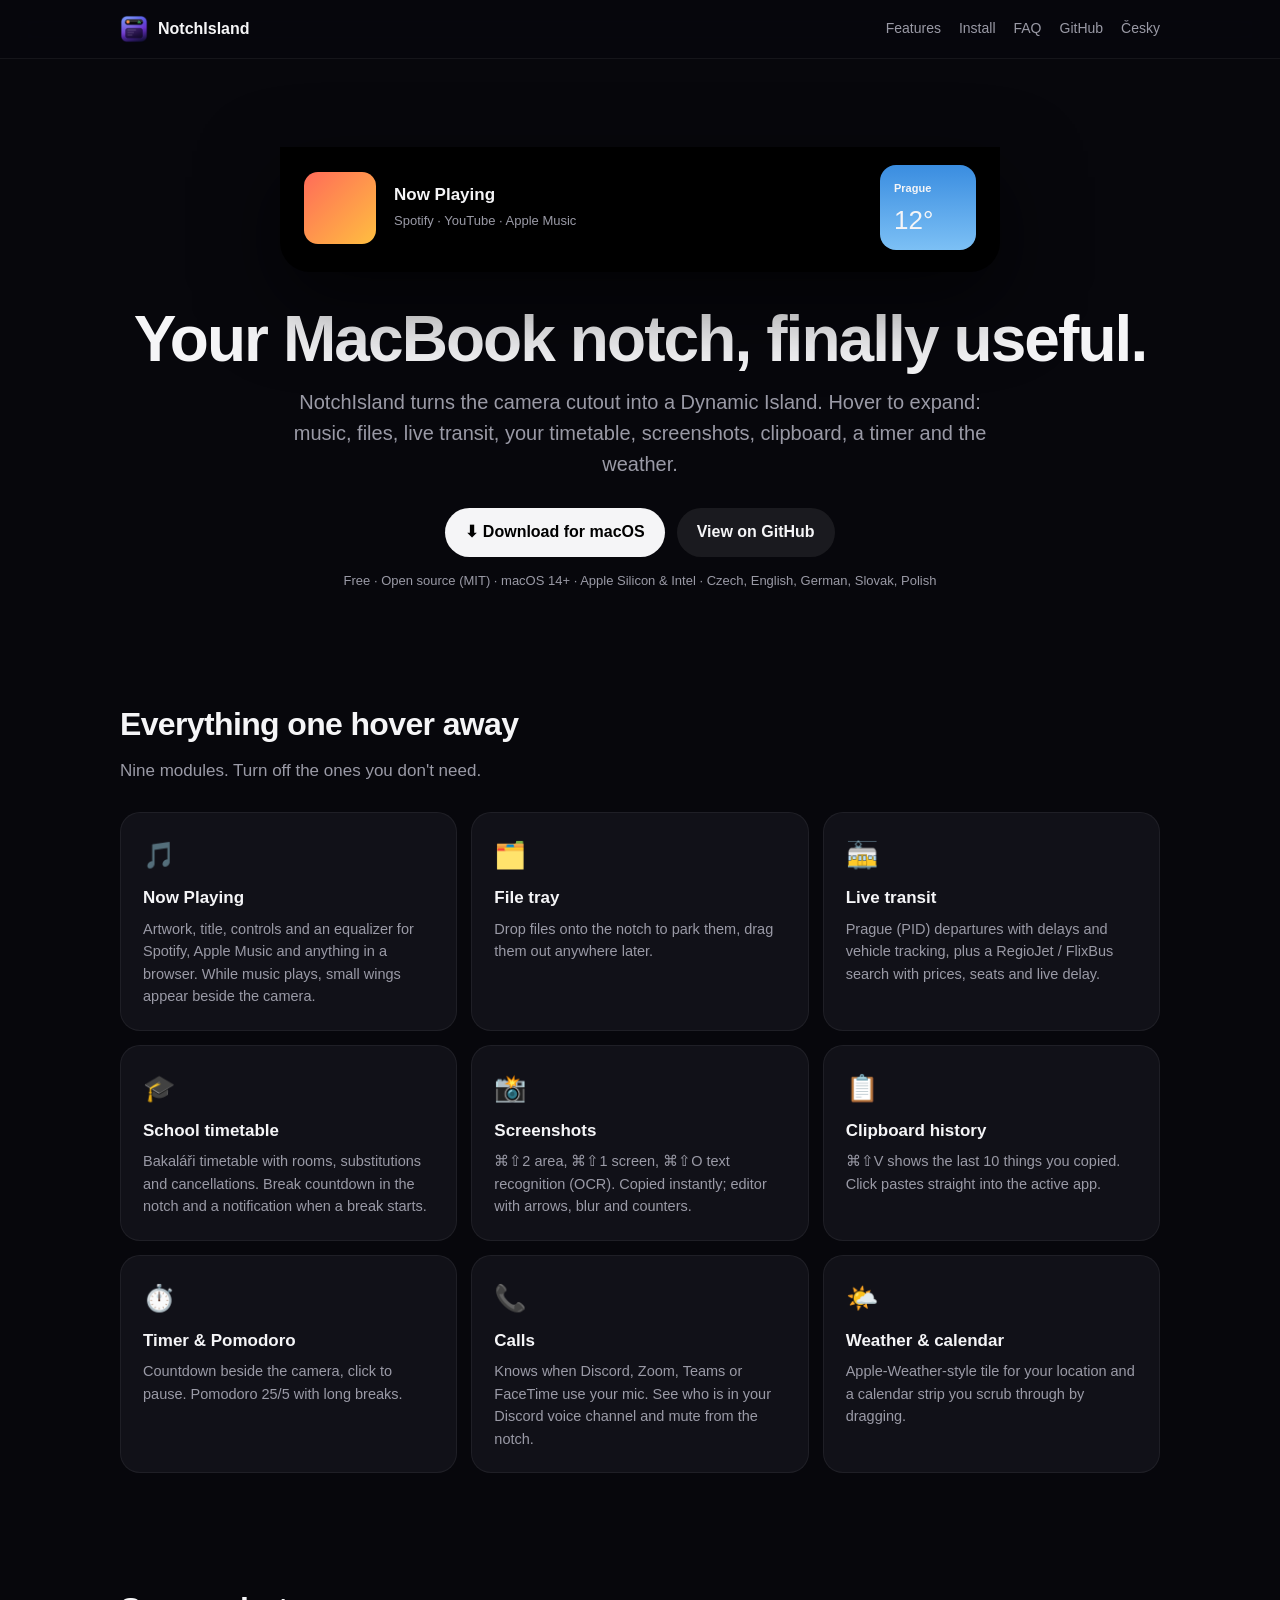
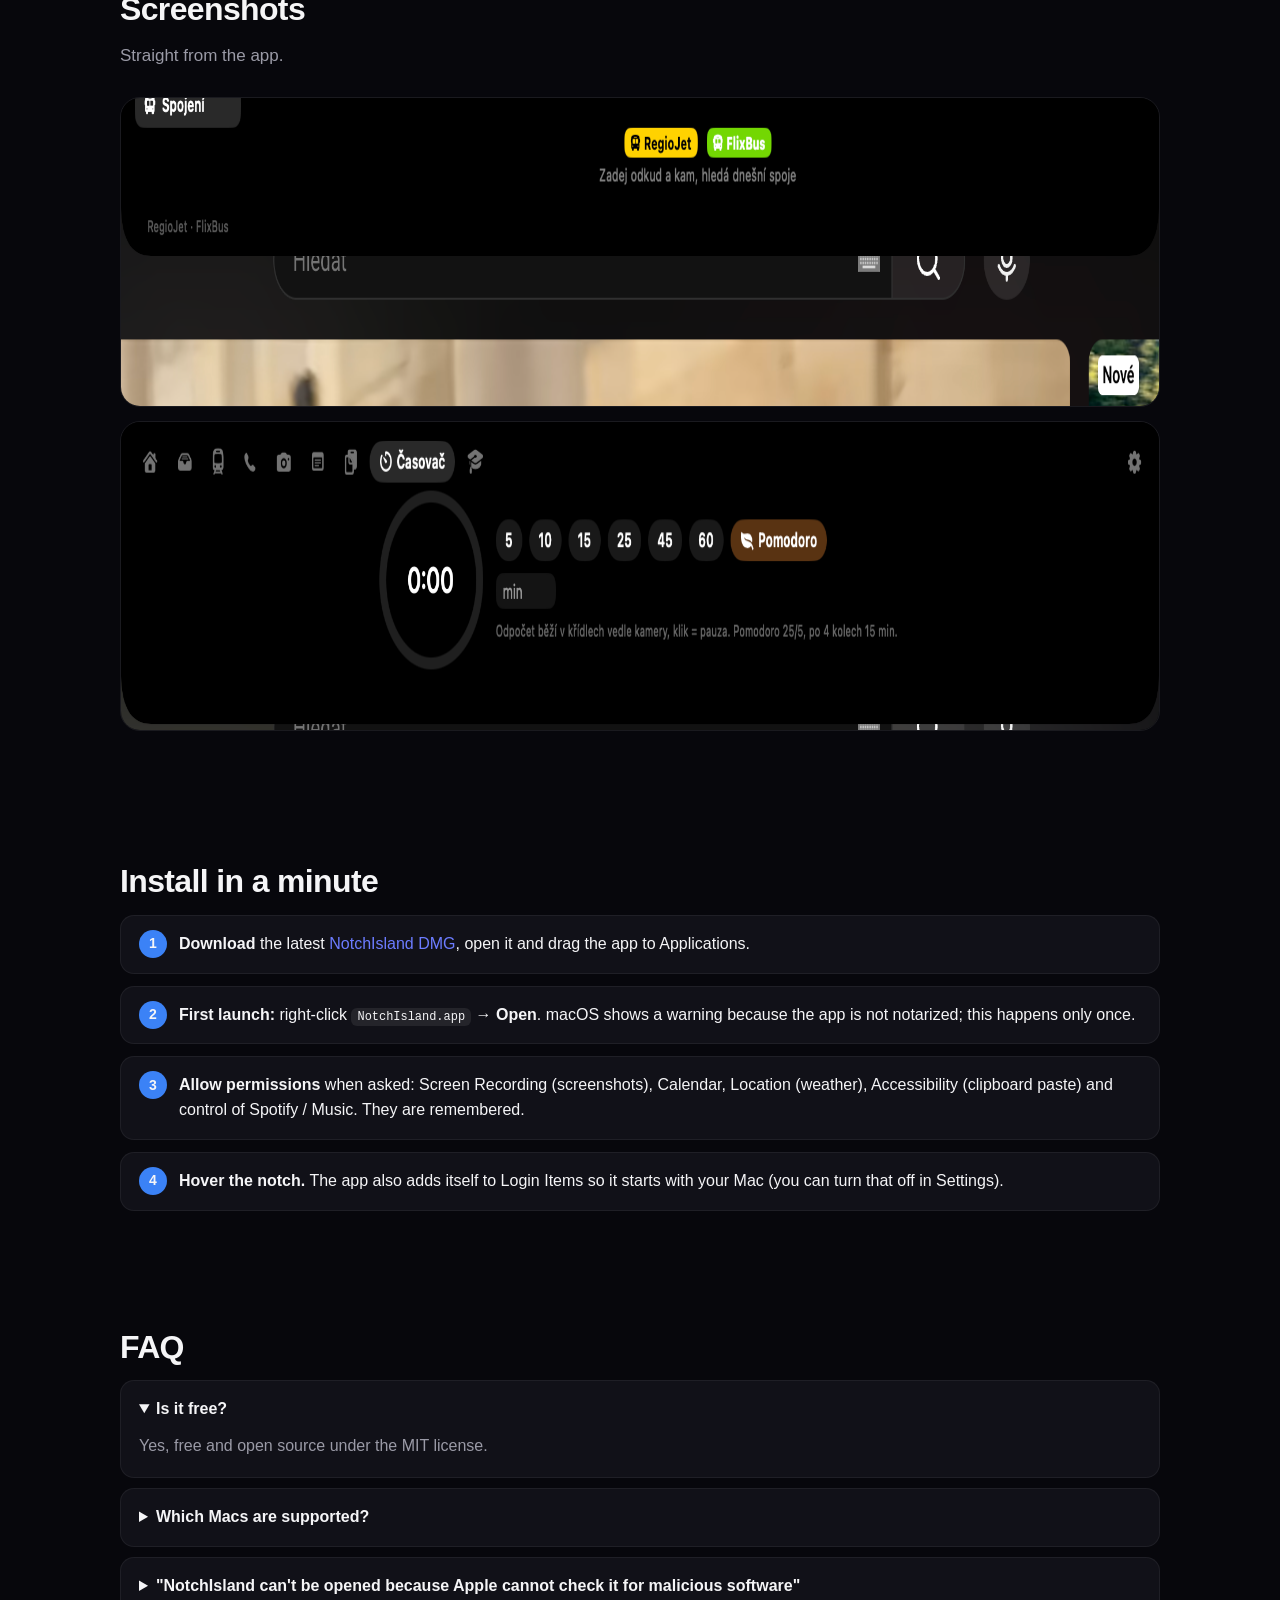
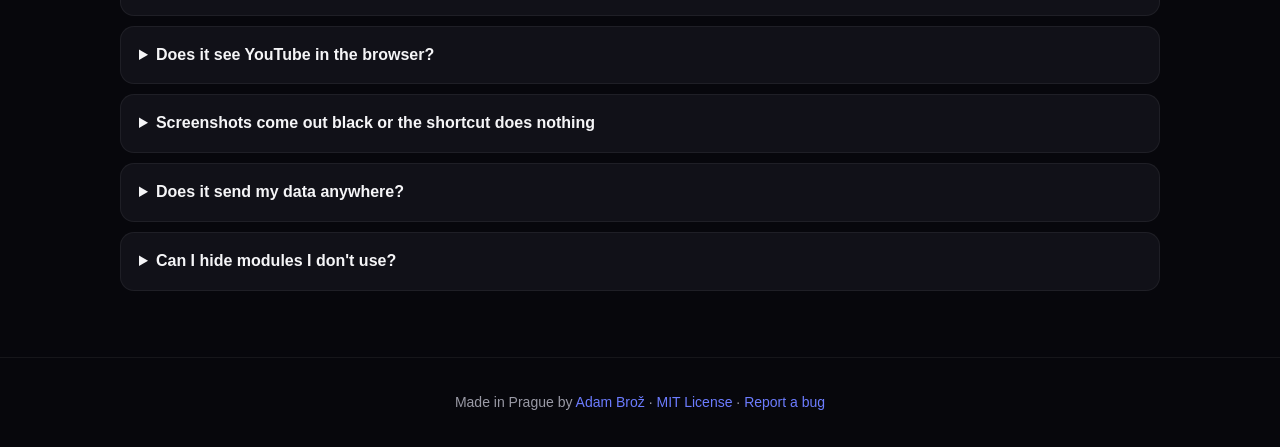
==== docs/index.html @ eedb6540 "1.0: website (notchisland.brozovec.eu), README launch guide + FAQ, next-week & permanent timetable" ====
<!DOCTYPE html>
<html lang="en">
<head>
<meta charset="utf-8">
<meta name="viewport" content="width=device-width,initial-scale=1">
<title>NotchIsland – Dynamic Island for the MacBook notch (free, open source)</title>
<meta name="description" content="NotchIsland turns the MacBook notch into a Dynamic Island: now playing with controls, file tray, live public transport, school timetable, screenshots with OCR, clipboard history, Pomodoro timer, weather and calendar. Free, open source, macOS 14+.">
<link rel="canonical" href="https://notchisland.brozovec.eu/">
<link rel="alternate" hreflang="en" href="https://notchisland.brozovec.eu/">
<link rel="alternate" hreflang="cs" href="https://notchisland.brozovec.eu/cs/">
<link rel="alternate" hreflang="x-default" href="https://notchisland.brozovec.eu/">
<meta name="robots" content="index,follow,max-image-preview:large">
<meta name="theme-color" content="#07070c">
<link rel="icon" type="image/png" href="favicon.png"><link rel="apple-touch-icon" href="apple-touch-icon.png">
<meta property="og:type" content="website"><meta property="og:site_name" content="NotchIsland">
<meta property="og:title" content="NotchIsland – Dynamic Island for the MacBook notch">
<meta property="og:description" content="Music, files, live transit, timetable, screenshots, clipboard, timer and weather – one hover away, in the notch. Free and open source.">
<meta property="og:url" content="https://notchisland.brozovec.eu/">
<meta property="og:image" content="https://notchisland.brozovec.eu/og-image.png"><meta property="og:image:width" content="1280"><meta property="og:image:height" content="640">
<meta property="og:locale" content="en_US"><meta property="og:locale:alternate" content="cs_CZ">
<meta name="twitter:card" content="summary_large_image"><meta name="twitter:title" content="NotchIsland – Dynamic Island for the MacBook notch"><meta name="twitter:description" content="Free, open-source Dynamic Island for macOS. Music, files, live transit, timetable, screenshots, clipboard, timer, weather."><meta name="twitter:image" content="https://notchisland.brozovec.eu/og-image.png">
<link rel="stylesheet" href="style.css">
<script type="application/ld+json">
{"@context":"https://schema.org","@graph":[
{"@type":"SoftwareApplication","name":"NotchIsland","applicationCategory":"UtilitiesApplication","operatingSystem":"macOS 14 or later","offers":{"@type":"Offer","price":"0","priceCurrency":"USD"},"downloadUrl":"https://github.com/Brozovec/NotchIsland/releases/latest","softwareVersion":"1.0","license":"https://opensource.org/licenses/MIT","author":{"@type":"Person","name":"Adam Brož","url":"https://github.com/Brozovec"},"image":"https://notchisland.brozovec.eu/og-image.png","description":"Dynamic Island for the MacBook notch: now playing, file tray, live public transport, school timetable, screenshots with OCR, clipboard history, timer, weather and calendar."},
{"@type":"FAQPage","mainEntity":[
{"@type":"Question","name":"Is NotchIsland free?","acceptedAnswer":{"@type":"Answer","text":"Yes. NotchIsland is free and open source under the MIT license. The code is on GitHub."}},
{"@type":"Question","name":"Which Macs does it support?","acceptedAnswer":{"@type":"Answer","text":"Any Mac running macOS 14 Sonoma or newer. The full effect needs a MacBook with a notch (Pro 2021+, Air 2022+); on other Macs a small island is drawn below the top edge."}},
{"@type":"Question","name":"macOS says the app cannot be verified. What now?","acceptedAnswer":{"@type":"Answer","text":"The app is signed but not notarized. Right-click NotchIsland.app and choose Open, or go to System Settings → Privacy & Security and click Open Anyway. You only do this once."}},
{"@type":"Question","name":"Does it work with YouTube in the browser?","acceptedAnswer":{"@type":"Answer","text":"Yes. NotchIsland reads the system Now Playing information, so anything macOS shows in Control Center appears in the notch – Spotify, Apple Music, YouTube in Chrome or Safari, podcasts."}},
{"@type":"Question","name":"Does it send my data anywhere?","acceptedAnswer":{"@type":"Answer","text":"No. There is no account and no server. Data stays on your Mac. Network requests go only to the public services you use (transit data, weather, your school's Bakaláři server)."}}
]}]}
</script>
</head>
<body>
<header><div class="wrap"><nav>
<a class="logo" href="./"><img src="icon.png" alt="">NotchIsland</a>
<div class="links"><a href="#features">Features</a><a href="#install">Install</a><a href="#faq">FAQ</a><a href="https://github.com/Brozovec/NotchIsland">GitHub</a><a href="cs/" lang="cs">Česky</a></div>
</nav></div></header>

<main class="wrap">
<section class="hero">
  <div class="notch" aria-hidden="true">
    <div class="art"></div>
    <div class="t"><b>Now Playing</b><span>Spotify · YouTube · Apple Music</span></div>
    <div class="eq"><i></i><i></i><i></i><i></i></div>
    <div class="wx"><small>Prague</small><b>12°</b></div>
  </div>
  <h1>Your MacBook notch, finally useful.</h1>
  <p class="sub">NotchIsland turns the camera cutout into a Dynamic Island. Hover to expand: music, files, live transit, your timetable, screenshots, clipboard, a timer and the weather.</p>
  <div class="cta"><a class="btn" href="https://github.com/Brozovec/NotchIsland/releases/latest">⬇ Download for macOS</a><a class="btn ghost" href="https://github.com/Brozovec/NotchIsland">View on GitHub</a></div>
  <p class="note">Free · Open source (MIT) · macOS 14+ · Apple Silicon &amp; Intel · Czech, English, German, Slovak, Polish</p>
</section>

<section id="features">
  <h2>Everything one hover away</h2>
  <p class="lead">Nine modules. Turn off the ones you don't need.</p>
  <div class="grid">
    <div class="card"><div class="ic">🎵</div><h3>Now Playing</h3><p>Artwork, title, controls and an equalizer for Spotify, Apple Music and anything in a browser. While music plays, small wings appear beside the camera.</p></div>
    <div class="card"><div class="ic">🗂️</div><h3>File tray</h3><p>Drop files onto the notch to park them, drag them out anywhere later.</p></div>
    <div class="card"><div class="ic">🚋</div><h3>Live transit</h3><p>Prague (PID) departures with delays and vehicle tracking, plus a RegioJet / FlixBus search with prices, seats and live delay.</p></div>
    <div class="card"><div class="ic">🎓</div><h3>School timetable</h3><p>Bakaláři timetable with rooms, substitutions and cancellations. Break countdown in the notch and a notification when a break starts.</p></div>
    <div class="card"><div class="ic">📸</div><h3>Screenshots</h3><p>⌘⇧2 area, ⌘⇧1 screen, ⌘⇧O text recognition (OCR). Copied instantly; editor with arrows, blur and counters.</p></div>
    <div class="card"><div class="ic">📋</div><h3>Clipboard history</h3><p>⌘⇧V shows the last 10 things you copied. Click pastes straight into the active app.</p></div>
    <div class="card"><div class="ic">⏱️</div><h3>Timer &amp; Pomodoro</h3><p>Countdown beside the camera, click to pause. Pomodoro 25/5 with long breaks.</p></div>
    <div class="card"><div class="ic">📞</div><h3>Calls</h3><p>Knows when Discord, Zoom, Teams or FaceTime use your mic. See who is in your Discord voice channel and mute from the notch.</p></div>
    <div class="card"><div class="ic">🌤️</div><h3>Weather &amp; calendar</h3><p>Apple-Weather-style tile for your location and a calendar strip you scrub through by dragging.</p></div>
  </div>
</section>

<section class="shots">
  <h2>Screenshots</h2>
  <p class="lead">Straight from the app.</p>
  <img src="screenshot-transit.png" alt="NotchIsland transit search: Prague to Brno with RegioJet and FlixBus" loading="lazy" width="1800" height="310">
  <img src="screenshot-timer.png" alt="NotchIsland timer and Pomodoro tab" loading="lazy" width="1800" height="310">
</section>

<section id="install">
  <h2>Install in a minute</h2>
  <div class="steps">
    <div><b>Download</b> the latest <a href="https://github.com/Brozovec/NotchIsland/releases/latest">NotchIsland DMG</a>, open it and drag the app to Applications.</div>
    <div><b>First launch:</b> right-click <code>NotchIsland.app</code> → <b>Open</b>. macOS shows a warning because the app is not notarized; this happens only once.</div>
    <div><b>Allow permissions</b> when asked: Screen Recording (screenshots), Calendar, Location (weather), Accessibility (clipboard paste) and control of Spotify / Music. They are remembered.</div>
    <div><b>Hover the notch.</b> The app also adds itself to Login Items so it starts with your Mac (you can turn that off in Settings).</div>
  </div>
</section>

<section id="faq" class="faq">
  <h2>FAQ</h2>
  <details open><summary>Is it free?</summary><p>Yes, free and open source under the MIT license.</p></details>
  <details><summary>Which Macs are supported?</summary><p>macOS 14 Sonoma or newer. The full effect needs a MacBook with a notch (Pro 2021+, Air 2022+); other Macs get a small island below the top edge.</p></details>
  <details><summary>"NotchIsland can't be opened because Apple cannot check it for malicious software"</summary><p>Right-click the app → Open, or System Settings → Privacy &amp; Security → Open Anyway. Once.</p></details>
  <details><summary>Does it see YouTube in the browser?</summary><p>Yes. It reads the same Now Playing info macOS shows in Control Center, so Chrome, Safari, podcasts and every music app show up.</p></details>
  <details><summary>Screenshots come out black or the shortcut does nothing</summary><p>Allow NotchIsland under System Settings → Privacy &amp; Security → Screen Recording. If you run Shottr at the same time, it grabs the same shortcuts; quit it or change its keys.</p></details>
  <details><summary>Does it send my data anywhere?</summary><p>No accounts, no servers. Requests go only to the public services you use: transit data, Open-Meteo weather, your school's Bakaláři server.</p></details>
  <details><summary>Can I hide modules I don't use?</summary><p>Yes, Settings → Modules. Click a module to hide or show its tab.</p></details>
</section>
</main>

<footer><div class="wrap">Made in Prague by <a href="https://github.com/Brozovec">Adam Brož</a> · <a href="https://github.com/Brozovec/NotchIsland/blob/main/LICENSE">MIT License</a> · <a href="https://github.com/Brozovec/NotchIsland/issues">Report a bug</a></div></footer>
</body>
</html>
---- docs/style.css ----
:root{--bg:#07070c;--panel:#111118;--text:#f5f5f7;--muted:#9a9aa6;--accent:#6c7cff;--accent2:#3b82f6;--radius:20px}
*{box-sizing:border-box}html{scroll-behavior:smooth}
body{margin:0;background:var(--bg);color:var(--text);font-family:-apple-system,BlinkMacSystemFont,"SF Pro Text","Segoe UI",Inter,sans-serif;line-height:1.55;-webkit-font-smoothing:antialiased}
a{color:var(--accent);text-decoration:none}a:hover{text-decoration:underline}
.wrap{max-width:1080px;margin:0 auto;padding:0 20px}
header{position:sticky;top:0;z-index:10;background:rgba(7,7,12,.75);backdrop-filter:saturate(180%) blur(16px);border-bottom:1px solid rgba(255,255,255,.06)}
nav{display:flex;align-items:center;gap:22px;height:58px}nav .logo{display:flex;align-items:center;gap:10px;font-weight:700;color:var(--text)}nav .logo img{width:28px;height:28px;border-radius:7px}
nav .links{margin-left:auto;display:flex;gap:18px;font-size:14px}nav .links a{color:var(--muted)}nav .links a:hover{color:var(--text);text-decoration:none}
.btn{display:inline-flex;align-items:center;gap:8px;background:var(--text);color:#000!important;font-weight:600;padding:12px 20px;border-radius:999px;transition:transform .15s}.btn:hover{transform:translateY(-1px);text-decoration:none}
.btn.ghost{background:rgba(255,255,255,.08);color:var(--text)!important}
.hero{padding:88px 0 40px;text-align:center}
.notch{margin:0 auto 34px;width:min(720px,92vw);background:#000;border-radius:0 0 30px 30px;padding:18px 24px 22px;display:flex;align-items:center;gap:18px;box-shadow:0 30px 80px rgba(0,0,0,.6);position:relative;text-align:left}
.notch::before{content:"";position:absolute;top:0;left:50%;transform:translateX(-50%);width:200px;height:26px;background:#000;border-radius:0 0 14px 14px}
.notch .art{width:72px;height:72px;border-radius:14px;background:linear-gradient(135deg,#ff6b59,#ffbf40);flex:none}
.notch .t{flex:1;min-width:0}.notch .t b{display:block;font-size:17px;white-space:nowrap;overflow:hidden;text-overflow:ellipsis}.notch .t span{color:var(--muted);font-size:13px}
.eq{display:flex;align-items:flex-end;gap:4px;height:34px}.eq i{width:5px;background:#3fe36f;border-radius:3px;animation:eq 1s infinite ease-in-out}.eq i:nth-child(2){animation-delay:.15s}.eq i:nth-child(3){animation-delay:.3s}.eq i:nth-child(4){animation-delay:.45s}
@keyframes eq{0%,100%{height:30%}50%{height:100%}}
.wx{background:linear-gradient(#3a8de0,#7cc0f5);border-radius:16px;padding:10px 14px;min-width:96px;text-align:left}.wx small{font-size:11px;font-weight:600}.wx b{display:block;font-size:26px;font-weight:300}
h1{font-size:clamp(38px,6vw,64px);letter-spacing:-.03em;margin:0 0 14px;line-height:1.05}
.sub{font-size:20px;color:var(--muted);max-width:720px;margin:0 auto 28px}
.cta{display:flex;gap:12px;justify-content:center;flex-wrap:wrap}.note{color:var(--muted);font-size:13px;margin-top:14px}
section{padding:56px 0}h2{font-size:32px;letter-spacing:-.02em;margin:0 0 8px}.lead{color:var(--muted);margin:0 0 28px;font-size:17px}
.grid{display:grid;grid-template-columns:repeat(auto-fit,minmax(250px,1fr));gap:14px}
.card{background:var(--panel);border:1px solid rgba(255,255,255,.06);border-radius:var(--radius);padding:22px}.card .ic{font-size:26px;margin-bottom:10px}.card h3{margin:0 0 6px;font-size:17px}.card p{margin:0;color:var(--muted);font-size:14.5px}
.shots img{width:100%;border-radius:var(--radius);border:1px solid rgba(255,255,255,.08);margin-bottom:14px;display:block}
.steps{counter-reset:s;display:grid;gap:12px}.steps div{background:var(--panel);border-radius:14px;padding:16px 18px 16px 58px;position:relative;border:1px solid rgba(255,255,255,.06)}
.steps div::before{counter-increment:s;content:counter(s);position:absolute;left:18px;top:14px;width:28px;height:28px;border-radius:50%;background:var(--accent2);display:grid;place-items:center;font-weight:700;font-size:14px}
code{background:rgba(255,255,255,.08);padding:2px 6px;border-radius:6px;font-size:.92em}
.faq details{background:var(--panel);border:1px solid rgba(255,255,255,.06);border-radius:14px;padding:4px 18px;margin-bottom:10px}.faq summary{cursor:pointer;font-weight:600;padding:12px 0}.faq p{color:var(--muted);margin:0 0 14px}
footer{border-top:1px solid rgba(255,255,255,.06);padding:34px 0;color:var(--muted);font-size:14px;text-align:center}
@media (max-width:640px){.notch{flex-wrap:wrap}.wx{display:none}nav .links{gap:12px;font-size:13px}}
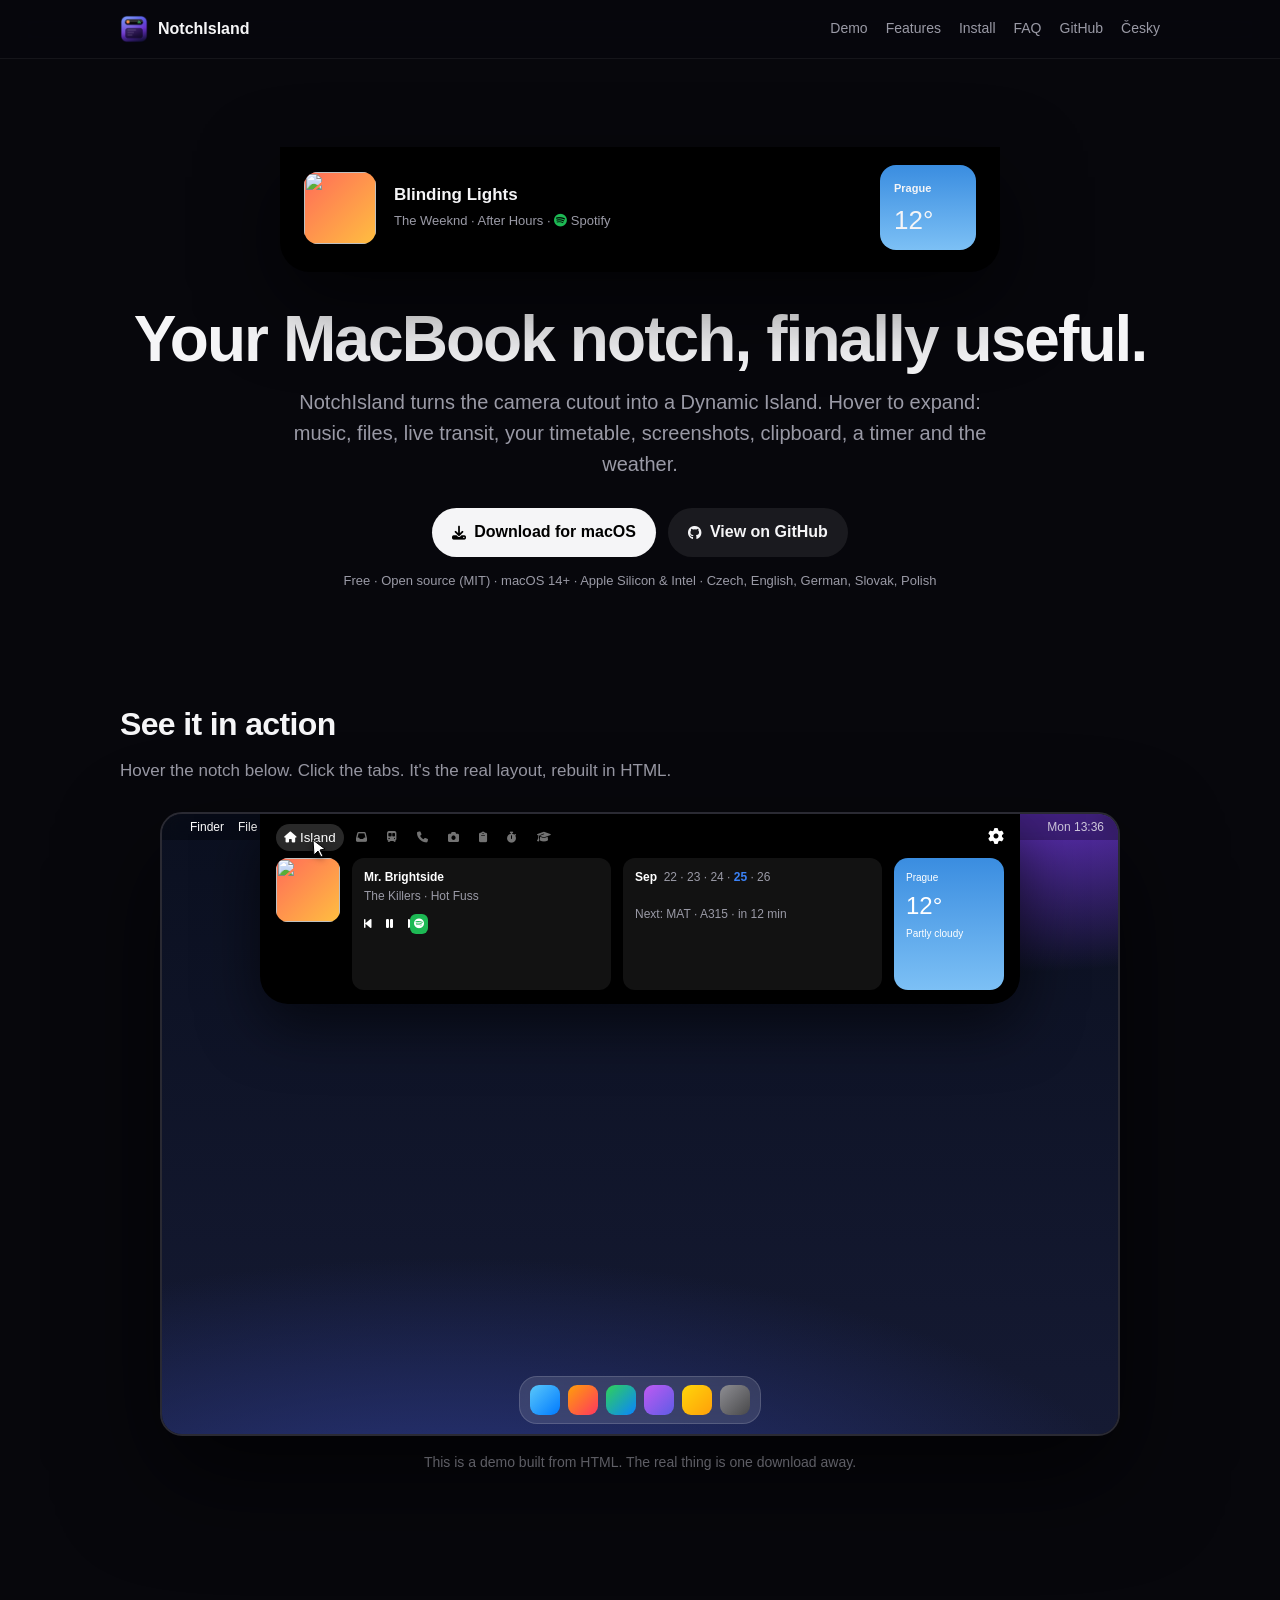
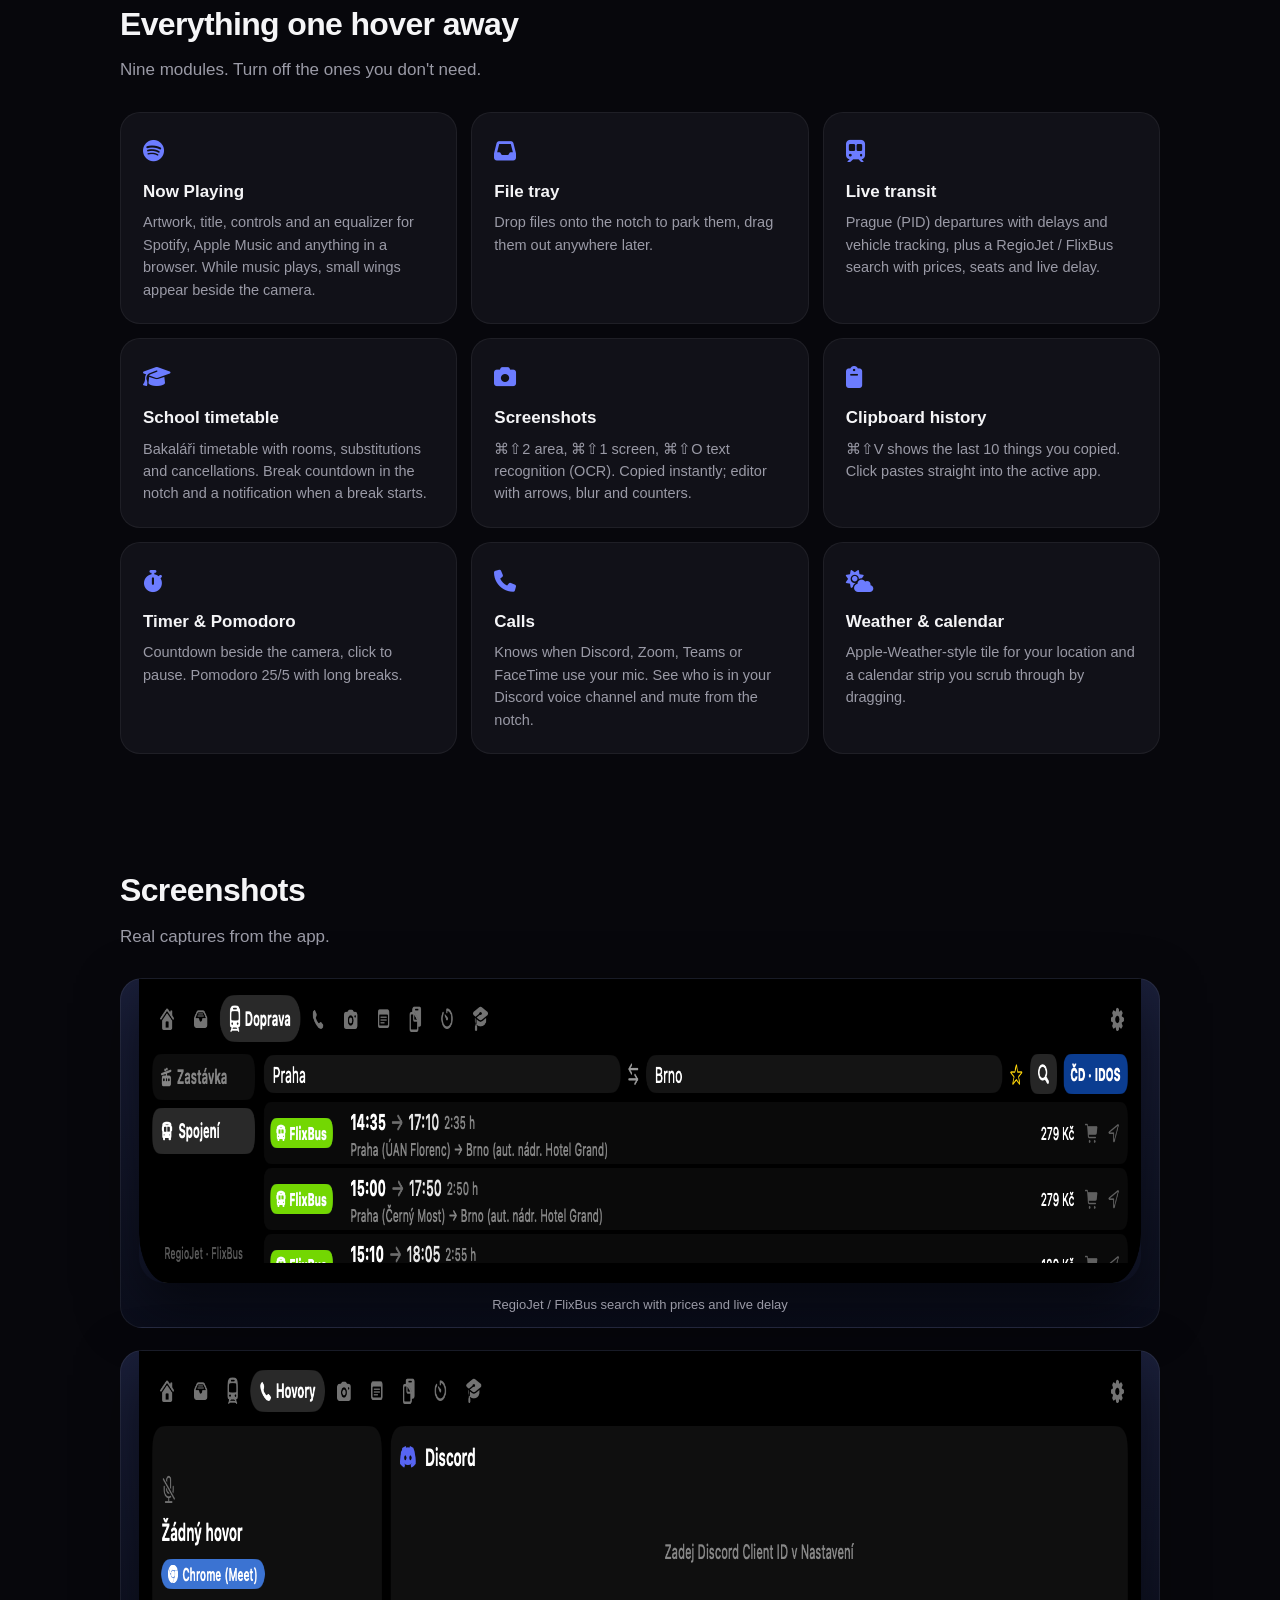
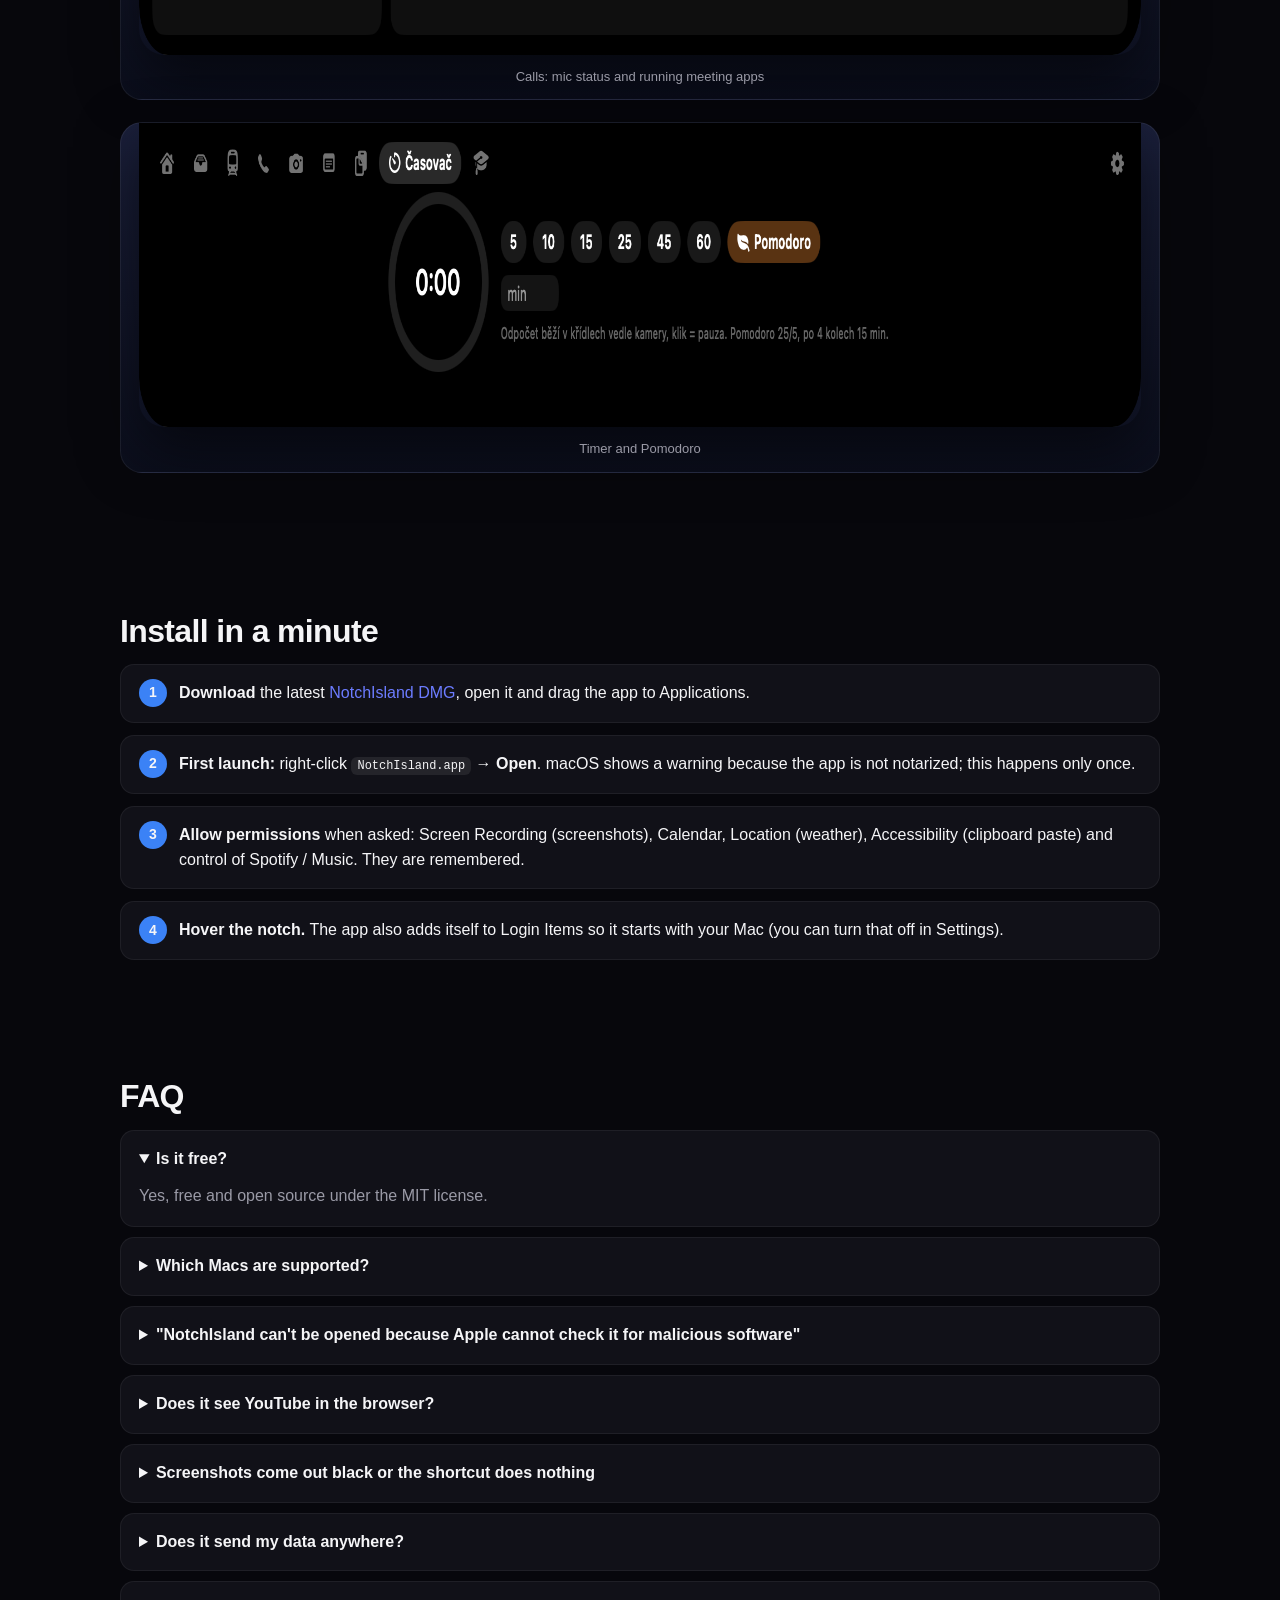
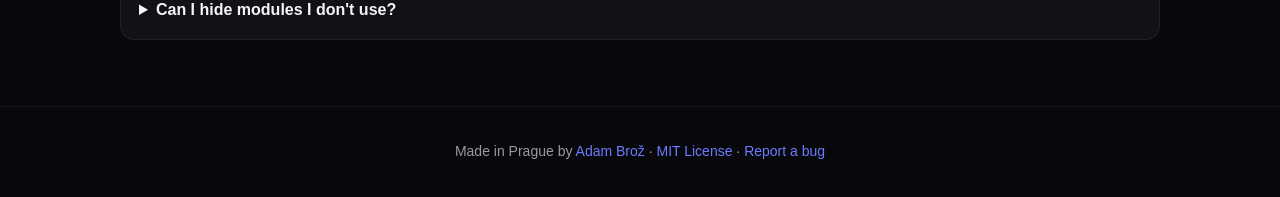
==== commit 072b5a5b: "Website: interactive showcase, Font Awesome icons, real album art, framed real screenshots; README g" ====
--- a/docs/index.html
+++ b/docs/index.html
@@ -19,7 +19,8 @@
 <meta property="og:image" content="https://notchisland.brozovec.eu/og-image.png"><meta property="og:image:width" content="1280"><meta property="og:image:height" content="640">
 <meta property="og:locale" content="en_US"><meta property="og:locale:alternate" content="cs_CZ">
 <meta name="twitter:card" content="summary_large_image"><meta name="twitter:title" content="NotchIsland – Dynamic Island for the MacBook notch"><meta name="twitter:description" content="Free, open-source Dynamic Island for macOS. Music, files, live transit, timetable, screenshots, clipboard, timer, weather."><meta name="twitter:image" content="https://notchisland.brozovec.eu/og-image.png">
-<link rel="stylesheet" href="style.css">
+<link rel="stylesheet" href="https://cdnjs.cloudflare.com/ajax/libs/font-awesome/6.5.2/css/all.min.css" integrity="sha512-SnH5WK+bZxgPHs44uWIX+LLJAJ9/2PkPKZ5QiAj6Ta86w+fsb2TkcmfRyVX3pBnMFcV7oQPJkl9QevSCWr3W6A==" crossorigin="anonymous" referrerpolicy="no-referrer">
+<link rel="stylesheet" href="style.css"><link rel="stylesheet" href="showcase.css">
 <script type="application/ld+json">
 {"@context":"https://schema.org","@graph":[
 {"@type":"SoftwareApplication","name":"NotchIsland","applicationCategory":"UtilitiesApplication","operatingSystem":"macOS 14 or later","offers":{"@type":"Offer","price":"0","priceCurrency":"USD"},"downloadUrl":"https://github.com/Brozovec/NotchIsland/releases/latest","softwareVersion":"1.0","license":"https://opensource.org/licenses/MIT","author":{"@type":"Person","name":"Adam Brož","url":"https://github.com/Brozovec"},"image":"https://notchisland.brozovec.eu/og-image.png","description":"Dynamic Island for the MacBook notch: now playing, file tray, live public transport, school timetable, screenshots with OCR, clipboard history, timer, weather and calendar."},
@@ -35,44 +36,88 @@
 <body>
 <header><div class="wrap"><nav>
 <a class="logo" href="./"><img src="icon.png" alt="">NotchIsland</a>
-<div class="links"><a href="#features">Features</a><a href="#install">Install</a><a href="#faq">FAQ</a><a href="https://github.com/Brozovec/NotchIsland">GitHub</a><a href="cs/" lang="cs">Česky</a></div>
+<div class="links"><a href="#demo">Demo</a><a href="#features">Features</a><a href="#install">Install</a><a href="#faq">FAQ</a><a href="https://github.com/Brozovec/NotchIsland">GitHub</a><a href="cs/" lang="cs">Česky</a></div>
 </nav></div></header>
 
 <main class="wrap">
 <section class="hero">
   <div class="notch" aria-hidden="true">
-    <div class="art"></div>
-    <div class="t"><b>Now Playing</b><span>Spotify · YouTube · Apple Music</span></div>
+    <img class="art" src="https://image-cdn-fa.spotifycdn.com/image/ab67616d00001e028863bc11d2aa12b54f5aeb36" alt="" width="72" height="72">
+    <div class="t"><b>Blinding Lights</b><span>The Weeknd · After Hours · <i class="fa-brands fa-spotify" style="color:#1db954"></i> Spotify</span></div>
     <div class="eq"><i></i><i></i><i></i><i></i></div>
     <div class="wx"><small>Prague</small><b>12°</b></div>
   </div>
   <h1>Your MacBook notch, finally useful.</h1>
   <p class="sub">NotchIsland turns the camera cutout into a Dynamic Island. Hover to expand: music, files, live transit, your timetable, screenshots, clipboard, a timer and the weather.</p>
-  <div class="cta"><a class="btn" href="https://github.com/Brozovec/NotchIsland/releases/latest">⬇ Download for macOS</a><a class="btn ghost" href="https://github.com/Brozovec/NotchIsland">View on GitHub</a></div>
+  <div class="cta"><a class="btn" href="https://github.com/Brozovec/NotchIsland/releases/latest"><i class="fa-solid fa-download"></i> Download for macOS</a><a class="btn ghost" href="https://github.com/Brozovec/NotchIsland"><i class="fa-brands fa-github"></i> View on GitHub</a></div>
   <p class="note">Free · Open source (MIT) · macOS 14+ · Apple Silicon &amp; Intel · Czech, English, German, Slovak, Polish</p>
+</section>
+
+
+<section id="demo">
+  <h2>See it in action</h2>
+  <p class="lead">Hover the notch below. Click the tabs. It's the real layout, rebuilt in HTML.</p>
+  <div class="mac">
+    <div class="wall"></div>
+    <div class="menubar"><b></b><span>Finder</span><span>File</span><span>Edit</span><span>View</span><span class="r">Mon 13:36</span></div>
+    <svg id="cursor" class="cursor" viewBox="0 0 14 20" style="left:50%;top:60%"><path d="M1 1l12 9-5 1 3 6-2 1-3-6-4 4z" fill="#fff" stroke="#000" stroke-width="1"/></svg>
+    <div class="island" id="island">
+      <div class="wing l"><img class="art" src="https://image-cdn-fa.spotifycdn.com/image/ab67616d00001e029c284a6855f4945dc5a3cd73" alt="" width="20" height="20"></div>
+      <div class="wing r"><div class="eqs"><i></i><i></i><i></i><i></i></div></div>
+      <div class="body">
+        <div class="tabs">
+          <button data-tab="island" class="on"><i class="fa-solid fa-house"></i> Island</button><button data-tab="tray"><i class="fa-solid fa-inbox"></i></button><button data-tab="doprava"><i class="fa-solid fa-train-subway"></i></button><button data-tab="hovory"><i class="fa-solid fa-phone"></i></button><button data-tab="shot"><i class="fa-solid fa-camera"></i></button><button data-tab="schranka"><i class="fa-solid fa-clipboard"></i></button><button data-tab="casovac"><i class="fa-solid fa-stopwatch"></i></button><button data-tab="rozvrh"><i class="fa-solid fa-graduation-cap"></i></button>
+          <span class="gear"><i class="fa-solid fa-gear"></i></span>
+        </div>
+        <div class="pane on" data-pane="island">
+          <img class="art" src="https://image-cdn-fa.spotifycdn.com/image/ab67616d00001e029c284a6855f4945dc5a3cd73" alt="" width="64" height="64">
+          <div class="tile"><b>Mr. Brightside</b><br><span style="color:#9a9aa6">The Killers · Hot Fuss</span><div style="display:flex;align-items:center;gap:14px;margin-top:8px"><i class="fa-solid fa-backward-step"></i><i class="fa-solid fa-pause"></i><i class="fa-solid fa-forward-step"></i><div class="eqs" style="margin:0 0 0 auto"><i></i><i></i><i></i><i></i></div></div><span style="position:absolute;left:58px;top:56px;background:#1db954;border-radius:6px;padding:2px 4px;font-size:10px"><i class="fa-brands fa-spotify"></i></span></div>
+          <div class="tile"><b>Sep</b> &nbsp;<span style="color:#9a9aa6">22 · 23 · 24 · </span><b style="color:#3b82f6">25</b><span style="color:#9a9aa6"> · 26</span><br><br><span style="color:#9a9aa6">Next: MAT · A315 · in 12 min</span></div>
+          <div class="wxt"><small>Prague</small><b>12°</b><small>Partly cloudy</small></div>
+        </div>
+        <div class="pane" data-pane="tray"><div class="tile" style="border:1px dashed rgba(255,255,255,.25);display:grid;place-items:center;color:#9a9aa6">Drop files here · drag them out later</div></div>
+        <div class="pane" data-pane="doprava"><div class="tile">
+          <div class="row"><span><span class="badge b-tram"><i class="fa-solid fa-train-subway"></i> 9</span> Sídliště Řepy</span><span class="ok">on time</span><b>2 min</b></div>
+          <div class="row"><span><span class="badge b-bus"><i class="fa-solid fa-bus"></i> 191</span> Na Knížecí</span><span class="late">+3′</span><b>5 min</b></div>
+          <div class="row"><span><span class="badge b-metro"><i class="fa-solid fa-m"></i> B</span> Černý Most</span><span class="ok">on time</span><b>7 min</b></div>
+        </div><div class="tile">
+          <div class="row"><span class="badge b-rj">RegioJet</span><span>15:00 → 17:25 · 2:25 h</span><b>199 Kč</b></div>
+          <div class="row"><span class="badge b-fb">FlixBus</span><span>15:30 → 18:05 · 2:35 h</span><b>249 Kč</b></div>
+        </div></div>
+        <div class="pane" data-pane="hovory"><div class="tile"><i class="fa-solid fa-microphone" style="color:#3fe36f"></i> <b>On a call</b> · Discord<br><span style="color:#9a9aa6">#general: Adam, Kuba, Tereza</span><div class="chips"><span><i class="fa-solid fa-microphone-slash"></i> Mute</span><span><i class="fa-solid fa-volume-xmark"></i> Deafen</span></div></div></div>
+        <div class="pane" data-pane="shot"><div class="tile"><div class="chips"><span>⌘⇧2 Area</span><span>⌘⇧1 Screen</span><span>⌘⇧7 Window</span><span>⌘⇧O OCR</span></div></div><div class="shot"></div><div class="shot"></div></div>
+        <div class="pane" data-pane="schranka"><div class="tile"><div class="row"><span><i class="fa-regular fa-file-lines" style="color:#9a9aa6"></i> https://github.com/Brozovec/NotchIsland</span><small>2 min</small></div><div class="row"><span><i class="fa-regular fa-file-lines" style="color:#9a9aa6"></i> dinner at 7?</span><small>10 min</small></div><div class="row"><span><i class="fa-regular fa-image" style="color:#9a9aa6"></i> Image 1200×800</span><small>1 h</small></div></div></div>
+        <div class="pane" data-pane="casovac"><div class="ring">24:59</div><div class="tile"><div class="chips"><span>5</span><span>10</span><span>25</span><span>45</span><span style="background:rgba(255,159,10,.35)"><i class="fa-solid fa-leaf"></i> Pomodoro</span></div><p style="color:#9a9aa6;margin:8px 0 0">Countdown runs beside the camera. Click to pause.</p></div></div>
+        <div class="pane" data-pane="rozvrh"><div class="tile"><div style="color:#ffb340;font-size:11px;margin-bottom:6px"><i class="fa-solid fa-mug-hot"></i> Break 20 min · next MAT (A315) in 14 min</div><div class="cards"><div class="lc"><b>ČJL</b><span class="rm">A103</span><span>8:00</span></div><div class="lc now"><b>PRG</b><span class="rm">A104</span><span>8:50</span></div><div class="lc"><b>PRG</b><span class="rm">A104</span><span>9:45</span></div><div class="lc x"><b>NJ</b><span>Cancelled</span></div><div class="lc s"><b>MAT</b><span class="rm" style="color:#ffb340">A315</span><span>11:40</span></div><div class="lc"><b>TV</b><span class="rm">SOK</span><span>12:35</span></div></div></div></div>
+      </div>
+    </div>
+    <div class="dock"><i style="--a:#5ac8fa;--b:#007aff"></i><i style="--a:#ff9f0a;--b:#ff375f"></i><i style="--a:#30d158;--b:#0a84ff"></i><i style="--a:#bf5af2;--b:#5e5ce6"></i><i style="--a:#ffd60a;--b:#ff9f0a"></i><i style="--a:#8e8e93;--b:#48484a"></i></div>
+  </div>
+  <p class="hint">This is a demo built from HTML. The real thing is one download away.</p>
 </section>
 
 <section id="features">
   <h2>Everything one hover away</h2>
   <p class="lead">Nine modules. Turn off the ones you don't need.</p>
   <div class="grid">
-    <div class="card"><div class="ic">🎵</div><h3>Now Playing</h3><p>Artwork, title, controls and an equalizer for Spotify, Apple Music and anything in a browser. While music plays, small wings appear beside the camera.</p></div>
-    <div class="card"><div class="ic">🗂️</div><h3>File tray</h3><p>Drop files onto the notch to park them, drag them out anywhere later.</p></div>
-    <div class="card"><div class="ic">🚋</div><h3>Live transit</h3><p>Prague (PID) departures with delays and vehicle tracking, plus a RegioJet / FlixBus search with prices, seats and live delay.</p></div>
-    <div class="card"><div class="ic">🎓</div><h3>School timetable</h3><p>Bakaláři timetable with rooms, substitutions and cancellations. Break countdown in the notch and a notification when a break starts.</p></div>
-    <div class="card"><div class="ic">📸</div><h3>Screenshots</h3><p>⌘⇧2 area, ⌘⇧1 screen, ⌘⇧O text recognition (OCR). Copied instantly; editor with arrows, blur and counters.</p></div>
-    <div class="card"><div class="ic">📋</div><h3>Clipboard history</h3><p>⌘⇧V shows the last 10 things you copied. Click pastes straight into the active app.</p></div>
-    <div class="card"><div class="ic">⏱️</div><h3>Timer &amp; Pomodoro</h3><p>Countdown beside the camera, click to pause. Pomodoro 25/5 with long breaks.</p></div>
-    <div class="card"><div class="ic">📞</div><h3>Calls</h3><p>Knows when Discord, Zoom, Teams or FaceTime use your mic. See who is in your Discord voice channel and mute from the notch.</p></div>
-    <div class="card"><div class="ic">🌤️</div><h3>Weather &amp; calendar</h3><p>Apple-Weather-style tile for your location and a calendar strip you scrub through by dragging.</p></div>
+    <div class="card"><div class="ic"><i class="fa-brands fa-spotify"></i></div><h3>Now Playing</h3><p>Artwork, title, controls and an equalizer for Spotify, Apple Music and anything in a browser. While music plays, small wings appear beside the camera.</p></div>
+    <div class="card"><div class="ic"><i class="fa-solid fa-inbox"></i>️</div><h3>File tray</h3><p>Drop files onto the notch to park them, drag them out anywhere later.</p></div>
+    <div class="card"><div class="ic"><i class="fa-solid fa-train-subway"></i></div><h3>Live transit</h3><p>Prague (PID) departures with delays and vehicle tracking, plus a RegioJet / FlixBus search with prices, seats and live delay.</p></div>
+    <div class="card"><div class="ic"><i class="fa-solid fa-graduation-cap"></i></div><h3>School timetable</h3><p>Bakaláři timetable with rooms, substitutions and cancellations. Break countdown in the notch and a notification when a break starts.</p></div>
+    <div class="card"><div class="ic"><i class="fa-solid fa-camera"></i></div><h3>Screenshots</h3><p>⌘⇧2 area, ⌘⇧1 screen, ⌘⇧O text recognition (OCR). Copied instantly; editor with arrows, blur and counters.</p></div>
+    <div class="card"><div class="ic"><i class="fa-solid fa-clipboard"></i></div><h3>Clipboard history</h3><p>⌘⇧V shows the last 10 things you copied. Click pastes straight into the active app.</p></div>
+    <div class="card"><div class="ic"><i class="fa-solid fa-stopwatch"></i>️</div><h3>Timer &amp; Pomodoro</h3><p>Countdown beside the camera, click to pause. Pomodoro 25/5 with long breaks.</p></div>
+    <div class="card"><div class="ic"><i class="fa-solid fa-phone"></i></div><h3>Calls</h3><p>Knows when Discord, Zoom, Teams or FaceTime use your mic. See who is in your Discord voice channel and mute from the notch.</p></div>
+    <div class="card"><div class="ic"><i class="fa-solid fa-cloud-sun"></i></div><h3>Weather &amp; calendar</h3><p>Apple-Weather-style tile for your location and a calendar strip you scrub through by dragging.</p></div>
   </div>
 </section>
 
-<section class="shots">
+<section class="shots" id="screens">
   <h2>Screenshots</h2>
-  <p class="lead">Straight from the app.</p>
-  <img src="screenshot-transit.png" alt="NotchIsland transit search: Prague to Brno with RegioJet and FlixBus" loading="lazy" width="1800" height="310">
-  <img src="screenshot-timer.png" alt="NotchIsland timer and Pomodoro tab" loading="lazy" width="1800" height="310">
+  <p class="lead">Real captures from the app.</p>
+  <figure><img src="screenshot-transit.png" alt="NotchIsland connection search Prague to Brno with FlixBus results" loading="lazy" width="1800" height="304"><figcaption>RegioJet / FlixBus search with prices and live delay</figcaption></figure>
+  <figure><img src="screenshot-calls.png" alt="NotchIsland calls tab" loading="lazy" width="1800" height="304"><figcaption>Calls: mic status and running meeting apps</figcaption></figure>
+  <figure><img src="screenshot-timer.png" alt="NotchIsland timer and Pomodoro" loading="lazy" width="1800" height="304"><figcaption>Timer and Pomodoro</figcaption></figure>
 </section>
 
 <section id="install">
@@ -98,5 +143,6 @@
 </main>
 
 <footer><div class="wrap">Made in Prague by <a href="https://github.com/Brozovec">Adam Brož</a> · <a href="https://github.com/Brozovec/NotchIsland/blob/main/LICENSE">MIT License</a> · <a href="https://github.com/Brozovec/NotchIsland/issues">Report a bug</a></div></footer>
+<script src="showcase.js" defer></script>
 </body>
 </html>
--- a/docs/style.css
+++ b/docs/style.css
@@ -29,3 +29,11 @@
 .faq details{background:var(--panel);border:1px solid rgba(255,255,255,.06);border-radius:14px;padding:4px 18px;margin-bottom:10px}.faq summary{cursor:pointer;font-weight:600;padding:12px 0}.faq p{color:var(--muted);margin:0 0 14px}
 footer{border-top:1px solid rgba(255,255,255,.06);padding:34px 0;color:var(--muted);font-size:14px;text-align:center}
 @media (max-width:640px){.notch{flex-wrap:wrap}.wx{display:none}nav .links{gap:12px;font-size:13px}}
+
+.notch img.art,.pane img.art,.wing img.art{object-fit:cover;box-shadow:0 6px 18px rgba(0,0,0,.5)}
+.shots figure{margin:0 0 22px;background:linear-gradient(#1a1f3a,#0b0e1c);border-radius:22px;padding:0 18px 12px;border:1px solid rgba(255,255,255,.07)}
+.shots figure img{margin:0;border:0;border-radius:0 0 26px 26px;box-shadow:0 24px 60px rgba(0,0,0,.55)}
+.shots figcaption{color:var(--muted);font-size:13px;padding:12px 4px 0;text-align:center}
+.card .ic{color:var(--accent);font-size:22px}
+.tabs button i{font-size:11px}.btn i{font-size:14px}
+.pane .tile{position:relative}
--- a/docs/showcase.css
+++ b/docs/showcase.css
@@ -0,0 +1,34 @@
+/* Interaktivní ukázka notche */
+.mac{position:relative;margin:0 auto;width:min(960px,96vw);aspect-ratio:16/10.4;border-radius:22px;background:#0c0c11;border:2px solid #2a2a33;box-shadow:0 40px 100px rgba(0,0,0,.65),inset 0 0 0 1px rgba(255,255,255,.05);overflow:hidden}
+.mac .wall{position:absolute;inset:0;background:radial-gradient(1200px 500px at 30% 120%,#2c3a8a 0,transparent 60%),radial-gradient(800px 400px at 90% -10%,#7c3aed 0,transparent 55%),linear-gradient(#0b1020,#151a33)}
+.mac .menubar{position:absolute;top:0;left:0;right:0;height:26px;background:rgba(0,0,0,.28);backdrop-filter:blur(10px);display:flex;align-items:center;padding:0 14px;font-size:12px;color:#fff;gap:14px}
+.mac .menubar .r{margin-left:auto;opacity:.75}
+.dock{position:absolute;bottom:10px;left:50%;transform:translateX(-50%);display:flex;gap:8px;padding:8px 10px;background:rgba(255,255,255,.12);border:1px solid rgba(255,255,255,.15);border-radius:18px;backdrop-filter:blur(14px)}
+.dock i{width:30px;height:30px;border-radius:9px;display:block;background:linear-gradient(135deg,var(--a),var(--b))}
+.island{position:absolute;top:0;left:50%;transform:translateX(-50%);width:170px;height:30px;background:#000;border-radius:0 0 16px 16px;transition:width .42s cubic-bezier(.2,1.2,.3,1),height .42s cubic-bezier(.2,1.2,.3,1),border-radius .3s;overflow:hidden;color:#fff;z-index:5;box-shadow:0 20px 60px rgba(0,0,0,.6)}
+.island .wing{position:absolute;top:0;height:30px;display:flex;align-items:center;gap:6px;font-size:11px;opacity:0;transition:opacity .25s}
+.island .wing.l{left:12px}.island .wing.r{right:12px}
+.island.compact{width:290px}.island.compact .wing{opacity:1}
+.island .wing .art{width:20px;height:20px;border-radius:6px;background:linear-gradient(135deg,#ff6b59,#ffbf40)}
+.island .body{position:absolute;inset:0;opacity:0;transition:opacity .25s .12s;padding:10px 16px 14px;display:flex;flex-direction:column;gap:8px}
+.island.open{width:min(760px,90%);height:190px;border-radius:0 0 28px 28px}.island.open .body{opacity:1}.island.open .wing{opacity:0}
+.island.open.tall{height:250px}
+.tabs{display:flex;gap:4px;align-items:center;height:26px}.tabs button{background:none;border:0;color:rgba(255,255,255,.45);font:600 11px/1 inherit;padding:6px 8px;border-radius:999px;cursor:pointer;display:flex;gap:4px;align-items:center}
+.tabs button.on{background:rgba(255,255,255,.16);color:#fff}.tabs .gear{margin-left:auto}
+.pane{flex:1;display:none;font-size:12px}.pane.on{display:flex;gap:12px;align-items:stretch}
+.tile{background:rgba(255,255,255,.07);border-radius:12px;padding:10px 12px;flex:1;min-width:0}
+.pane .art{width:64px;height:64px;border-radius:12px;background:linear-gradient(135deg,#ff6b59,#ffbf40);flex:none}
+.eqs{display:flex;align-items:flex-end;gap:3px;height:22px;margin-top:6px}.eqs i{width:4px;background:#3fe36f;border-radius:2px;animation:eq 1s infinite ease-in-out}.eqs i:nth-child(2){animation-delay:.15s}.eqs i:nth-child(3){animation-delay:.3s}.eqs i:nth-child(4){animation-delay:.45s}
+.wxt{background:linear-gradient(#3a8de0,#7cc0f5);border-radius:14px;padding:10px 12px;width:110px;flex:none}.wxt b{display:block;font-size:24px;font-weight:300}
+.row{display:flex;justify-content:space-between;align-items:center;padding:5px 8px;border-radius:8px;background:rgba(255,255,255,.05);margin-bottom:4px;gap:8px}
+.badge{font-size:10px;font-weight:700;padding:2px 6px;border-radius:5px;color:#fff}.b-tram{background:#9a2b2b}.b-bus{background:#1d5fb8}.b-metro{background:#1f6e43}.b-rj{background:#ffd200;color:#000}.b-fb{background:#73d700}
+.late{color:#ff5a5a;font-weight:600}.ok{color:#3fe36f;font-size:11px}
+.cards{display:flex;gap:4px}.lc{width:52px;height:64px;border-radius:9px;background:rgba(255,255,255,.07);display:flex;flex-direction:column;align-items:center;justify-content:center;gap:2px;font-size:10px}
+.lc b{font-size:13px}.lc .rm{color:#5ac8fa;font-weight:700}.lc.now{background:rgba(63,227,111,.22);box-shadow:inset 0 0 0 1px rgba(63,227,111,.6)}.lc.x{background:rgba(255,80,80,.14);box-shadow:inset 0 0 0 1px rgba(255,80,80,.5) ;color:#ff7b7b}.lc.x b{text-decoration:line-through}.lc.s{background:rgba(255,160,50,.2)}
+.ring{width:70px;height:70px;border-radius:50%;border:6px solid rgba(255,255,255,.12);border-top-color:#ff9f0a;display:grid;place-items:center;font-weight:600;font-size:16px;flex:none;animation:spin 6s linear infinite}
+@keyframes spin{to{transform:rotate(360deg)}}
+.chips{display:flex;gap:6px;flex-wrap:wrap}.chips span{background:rgba(255,255,255,.1);border-radius:999px;padding:4px 9px;font-size:11px}
+.shot{width:100px;height:62px;border-radius:8px;background:linear-gradient(135deg,#334,#556);border:1px solid rgba(255,255,255,.15)}
+.hint{text-align:center;color:var(--muted);font-size:14px;margin-top:16px}
+.cursor{position:absolute;width:14px;height:20px;z-index:6;pointer-events:none;filter:drop-shadow(0 2px 3px rgba(0,0,0,.6));transition:top .9s ease-in-out,left .9s ease-in-out}
+@media (max-width:640px){.island.open{width:96%;height:200px}.pane{font-size:11px}.wxt{display:none}}
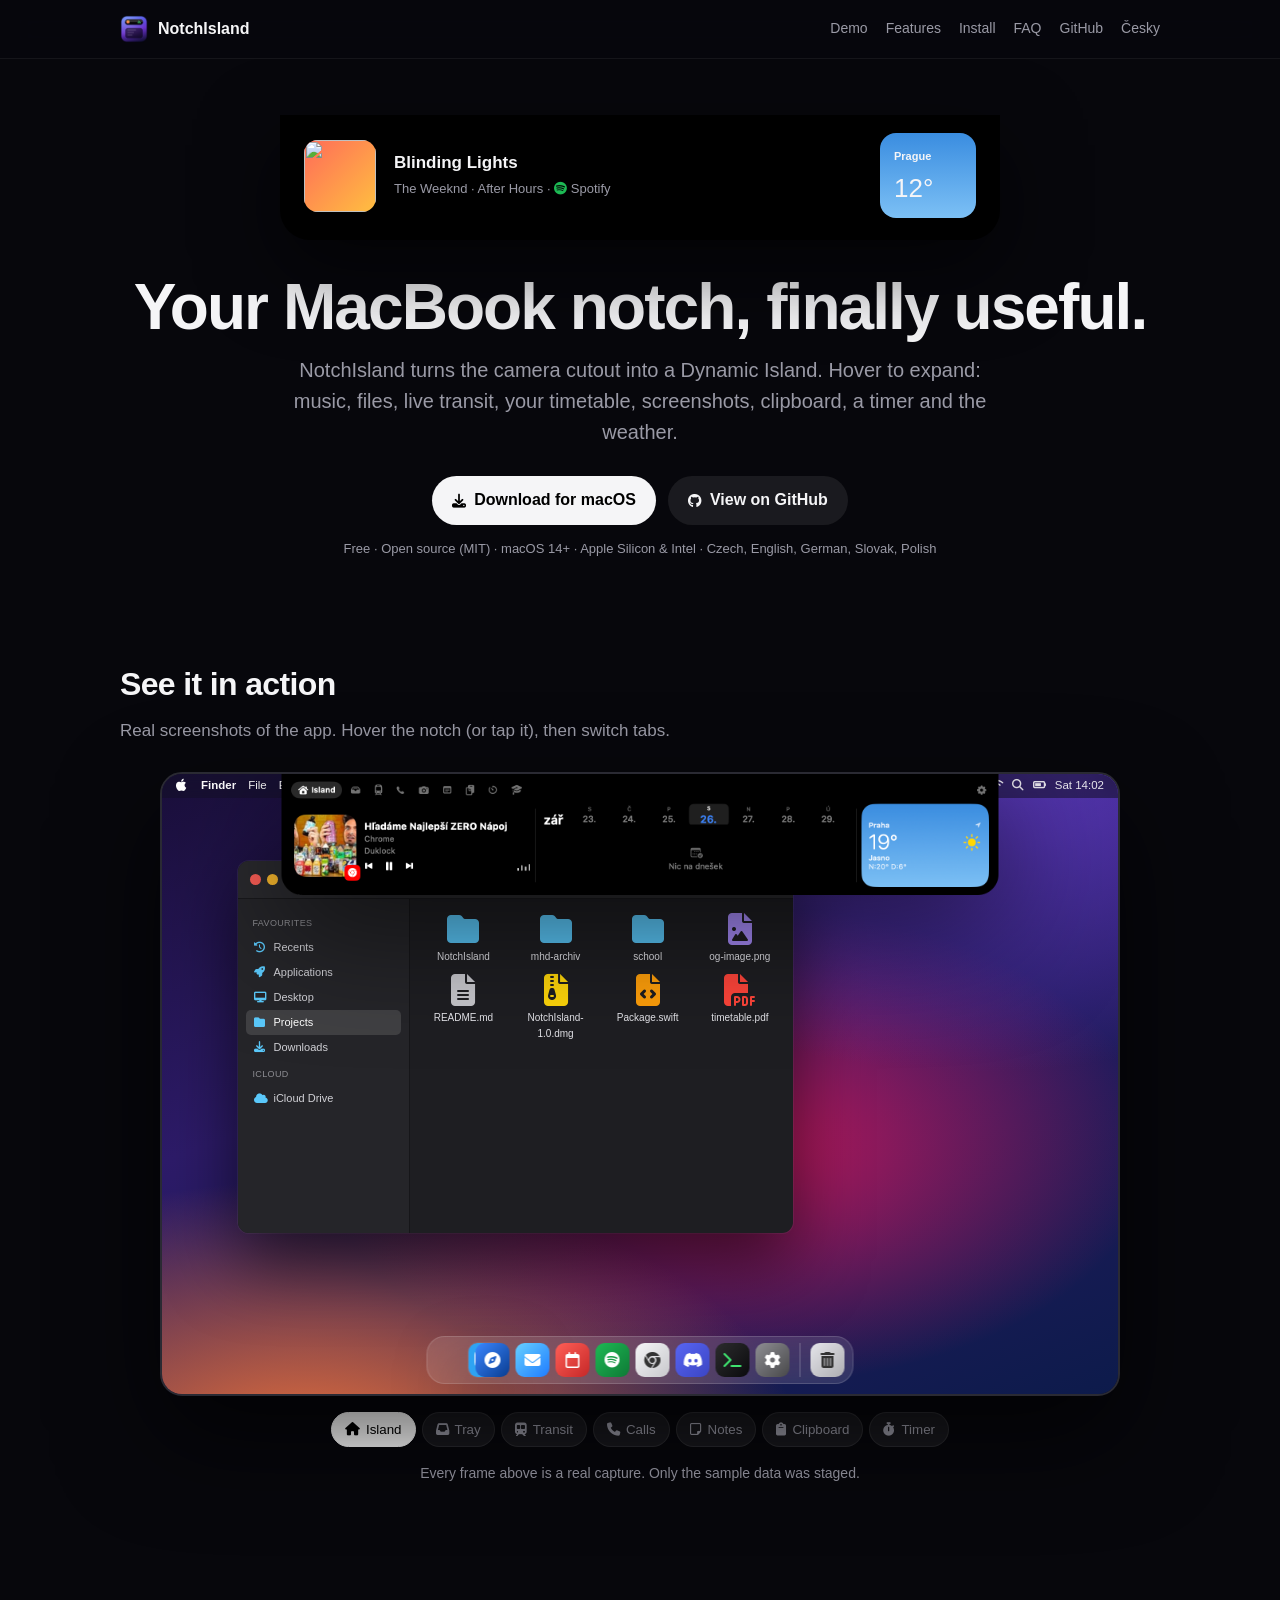
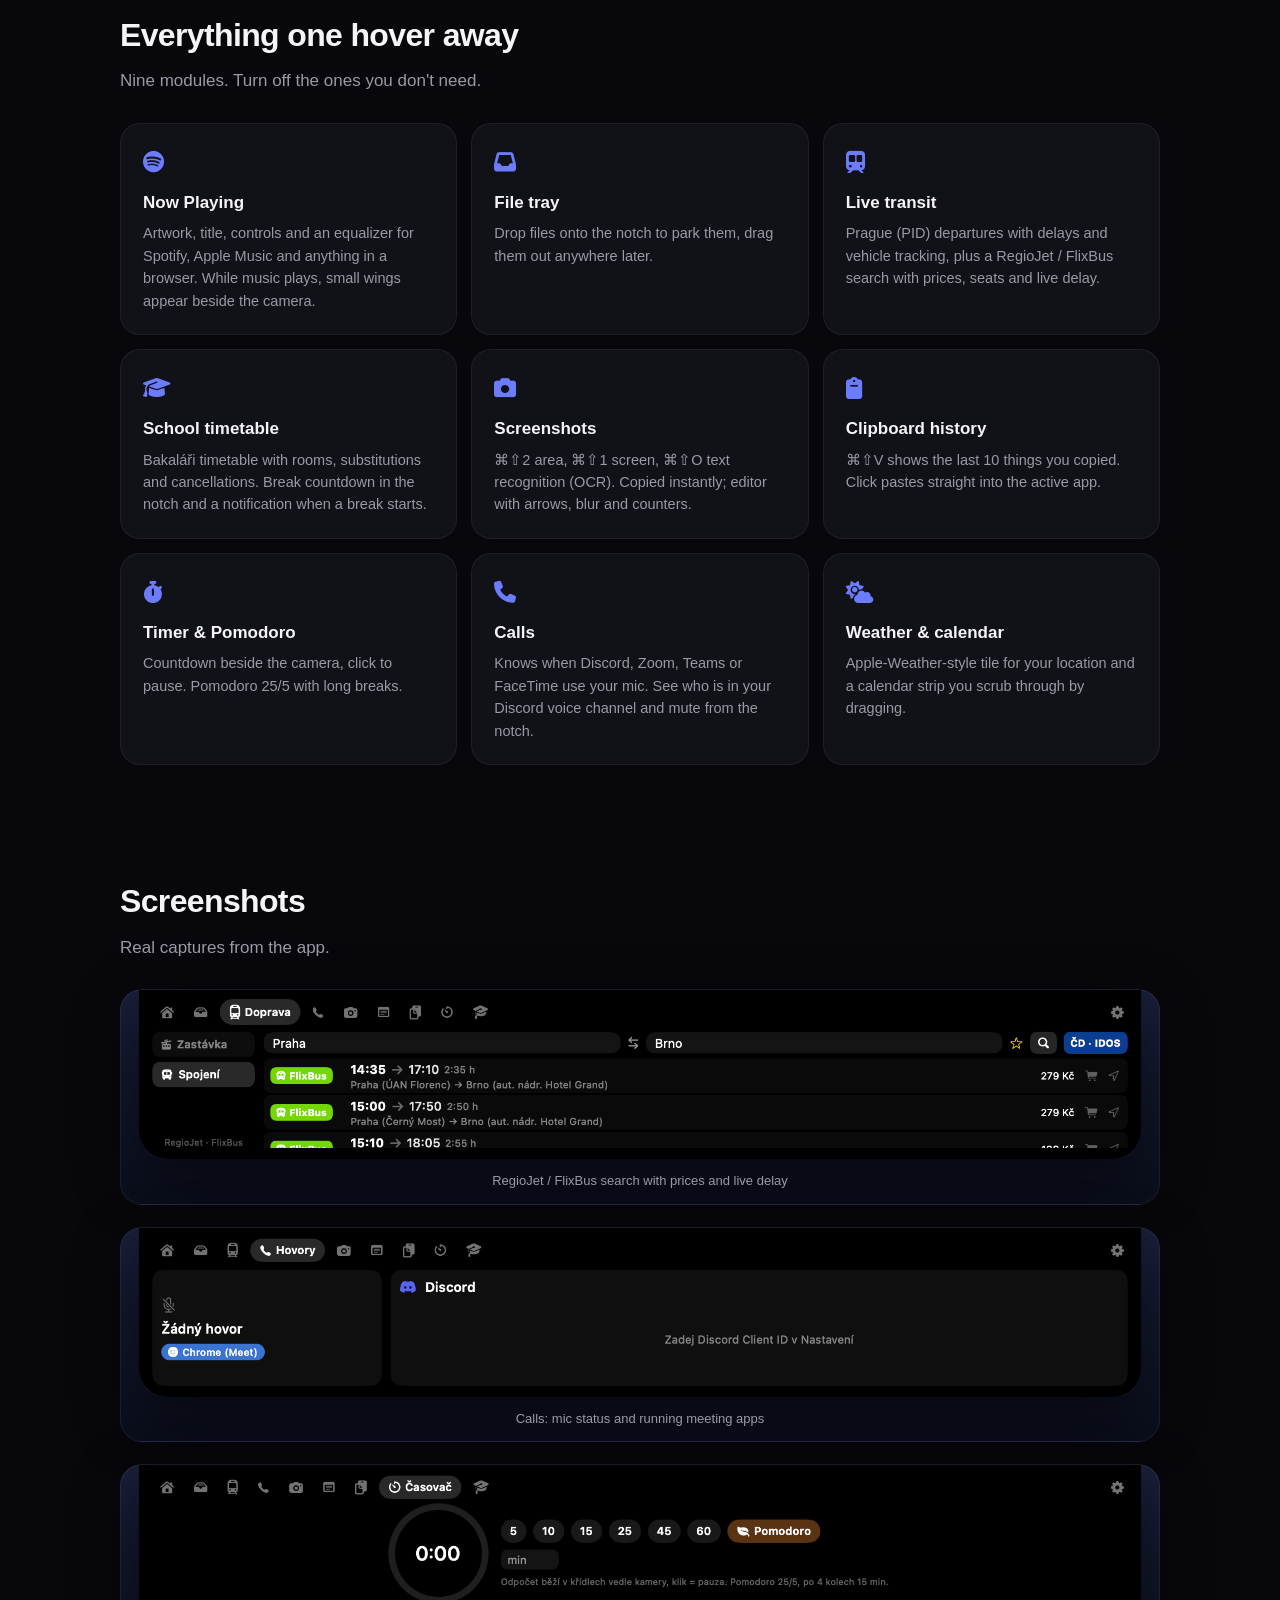
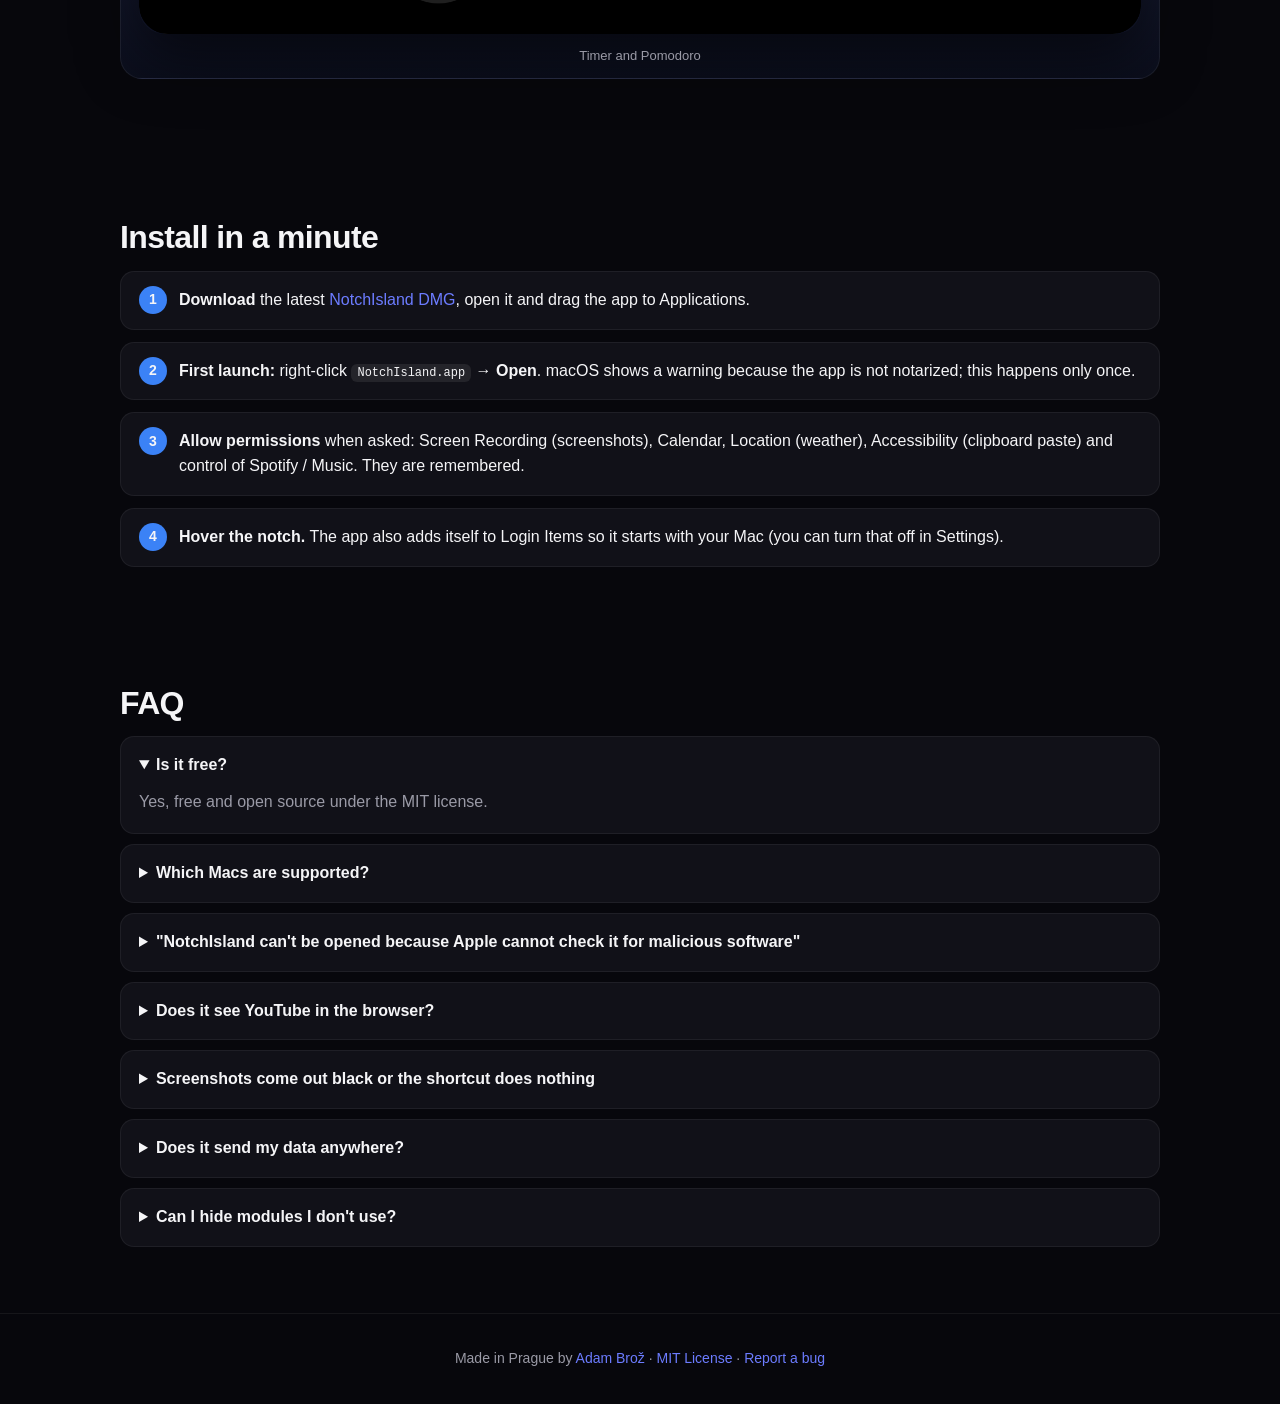
==== commit 6ef58aa1: "Website: demo built from real captures on a realistic macOS desktop; README gallery" ====
--- a/docs/index.html
+++ b/docs/index.html
@@ -56,44 +56,47 @@
 
 <section id="demo">
   <h2>See it in action</h2>
-  <p class="lead">Hover the notch below. Click the tabs. It's the real layout, rebuilt in HTML.</p>
-  <div class="mac">
+  <p class="lead">Real screenshots of the app. Hover the notch (or tap it), then switch tabs.</p>
+  <div class="mac" id="demo-mac">
     <div class="wall"></div>
-    <div class="menubar"><b></b><span>Finder</span><span>File</span><span>Edit</span><span>View</span><span class="r">Mon 13:36</span></div>
-    <svg id="cursor" class="cursor" viewBox="0 0 14 20" style="left:50%;top:60%"><path d="M1 1l12 9-5 1 3 6-2 1-3-6-4 4z" fill="#fff" stroke="#000" stroke-width="1"/></svg>
-    <div class="island" id="island">
-      <div class="wing l"><img class="art" src="https://image-cdn-fa.spotifycdn.com/image/ab67616d00001e029c284a6855f4945dc5a3cd73" alt="" width="20" height="20"></div>
-      <div class="wing r"><div class="eqs"><i></i><i></i><i></i><i></i></div></div>
-      <div class="body">
-        <div class="tabs">
-          <button data-tab="island" class="on"><i class="fa-solid fa-house"></i> Island</button><button data-tab="tray"><i class="fa-solid fa-inbox"></i></button><button data-tab="doprava"><i class="fa-solid fa-train-subway"></i></button><button data-tab="hovory"><i class="fa-solid fa-phone"></i></button><button data-tab="shot"><i class="fa-solid fa-camera"></i></button><button data-tab="schranka"><i class="fa-solid fa-clipboard"></i></button><button data-tab="casovac"><i class="fa-solid fa-stopwatch"></i></button><button data-tab="rozvrh"><i class="fa-solid fa-graduation-cap"></i></button>
-          <span class="gear"><i class="fa-solid fa-gear"></i></span>
+    <div class="menubar"><span class="apple"><i class="fa-brands fa-apple"></i></span><b>Finder</b><span>File</span><span>Edit</span><span>View</span><span>Go</span><span>Window</span><span>Help</span><span class="r"><i class="fa-solid fa-wifi"></i> <i class="fa-solid fa-magnifying-glass"></i> <i class="fa-solid fa-battery-three-quarters"></i> Sat 14:02</span></div>
+    <div class="finder">
+      <div class="fbar"><span class="tl"><i></i><i></i><i></i></span><span class="ftitle"><i class="fa-solid fa-folder" style="color:#5ac8fa"></i> Projects</span><span class="fsearch"><i class="fa-solid fa-magnifying-glass"></i></span></div>
+      <div class="fbody">
+        <div class="fside"><small>Favourites</small><div><i class="fa-solid fa-clock-rotate-left"></i> Recents</div><div><i class="fa-solid fa-rocket"></i> Applications</div><div><i class="fa-solid fa-desktop"></i> Desktop</div><div class="on"><i class="fa-solid fa-folder"></i> Projects</div><div><i class="fa-solid fa-download"></i> Downloads</div><small>iCloud</small><div><i class="fa-solid fa-cloud"></i> iCloud Drive</div></div>
+        <div class="fgrid">
+          <div><i class="fa-solid fa-folder ic-f"></i>NotchIsland</div><div><i class="fa-solid fa-folder ic-f"></i>mhd-archiv</div><div><i class="fa-solid fa-folder ic-f"></i>school</div>
+          <div><i class="fa-solid fa-file-image ic-i"></i>og-image.png</div><div><i class="fa-solid fa-file-lines ic-d"></i>README.md</div><div><i class="fa-solid fa-file-zipper ic-z"></i>NotchIsland-1.0.dmg</div>
+          <div><i class="fa-solid fa-file-code ic-c"></i>Package.swift</div><div><i class="fa-solid fa-file-pdf ic-p"></i>timetable.pdf</div>
         </div>
-        <div class="pane on" data-pane="island">
-          <img class="art" src="https://image-cdn-fa.spotifycdn.com/image/ab67616d00001e029c284a6855f4945dc5a3cd73" alt="" width="64" height="64">
-          <div class="tile"><b>Mr. Brightside</b><br><span style="color:#9a9aa6">The Killers · Hot Fuss</span><div style="display:flex;align-items:center;gap:14px;margin-top:8px"><i class="fa-solid fa-backward-step"></i><i class="fa-solid fa-pause"></i><i class="fa-solid fa-forward-step"></i><div class="eqs" style="margin:0 0 0 auto"><i></i><i></i><i></i><i></i></div></div><span style="position:absolute;left:58px;top:56px;background:#1db954;border-radius:6px;padding:2px 4px;font-size:10px"><i class="fa-brands fa-spotify"></i></span></div>
-          <div class="tile"><b>Sep</b> &nbsp;<span style="color:#9a9aa6">22 · 23 · 24 · </span><b style="color:#3b82f6">25</b><span style="color:#9a9aa6"> · 26</span><br><br><span style="color:#9a9aa6">Next: MAT · A315 · in 12 min</span></div>
-          <div class="wxt"><small>Prague</small><b>12°</b><small>Partly cloudy</small></div>
-        </div>
-        <div class="pane" data-pane="tray"><div class="tile" style="border:1px dashed rgba(255,255,255,.25);display:grid;place-items:center;color:#9a9aa6">Drop files here · drag them out later</div></div>
-        <div class="pane" data-pane="doprava"><div class="tile">
-          <div class="row"><span><span class="badge b-tram"><i class="fa-solid fa-train-subway"></i> 9</span> Sídliště Řepy</span><span class="ok">on time</span><b>2 min</b></div>
-          <div class="row"><span><span class="badge b-bus"><i class="fa-solid fa-bus"></i> 191</span> Na Knížecí</span><span class="late">+3′</span><b>5 min</b></div>
-          <div class="row"><span><span class="badge b-metro"><i class="fa-solid fa-m"></i> B</span> Černý Most</span><span class="ok">on time</span><b>7 min</b></div>
-        </div><div class="tile">
-          <div class="row"><span class="badge b-rj">RegioJet</span><span>15:00 → 17:25 · 2:25 h</span><b>199 Kč</b></div>
-          <div class="row"><span class="badge b-fb">FlixBus</span><span>15:30 → 18:05 · 2:35 h</span><b>249 Kč</b></div>
-        </div></div>
-        <div class="pane" data-pane="hovory"><div class="tile"><i class="fa-solid fa-microphone" style="color:#3fe36f"></i> <b>On a call</b> · Discord<br><span style="color:#9a9aa6">#general: Adam, Kuba, Tereza</span><div class="chips"><span><i class="fa-solid fa-microphone-slash"></i> Mute</span><span><i class="fa-solid fa-volume-xmark"></i> Deafen</span></div></div></div>
-        <div class="pane" data-pane="shot"><div class="tile"><div class="chips"><span>⌘⇧2 Area</span><span>⌘⇧1 Screen</span><span>⌘⇧7 Window</span><span>⌘⇧O OCR</span></div></div><div class="shot"></div><div class="shot"></div></div>
-        <div class="pane" data-pane="schranka"><div class="tile"><div class="row"><span><i class="fa-regular fa-file-lines" style="color:#9a9aa6"></i> https://github.com/Brozovec/NotchIsland</span><small>2 min</small></div><div class="row"><span><i class="fa-regular fa-file-lines" style="color:#9a9aa6"></i> dinner at 7?</span><small>10 min</small></div><div class="row"><span><i class="fa-regular fa-image" style="color:#9a9aa6"></i> Image 1200×800</span><small>1 h</small></div></div></div>
-        <div class="pane" data-pane="casovac"><div class="ring">24:59</div><div class="tile"><div class="chips"><span>5</span><span>10</span><span>25</span><span>45</span><span style="background:rgba(255,159,10,.35)"><i class="fa-solid fa-leaf"></i> Pomodoro</span></div><p style="color:#9a9aa6;margin:8px 0 0">Countdown runs beside the camera. Click to pause.</p></div></div>
-        <div class="pane" data-pane="rozvrh"><div class="tile"><div style="color:#ffb340;font-size:11px;margin-bottom:6px"><i class="fa-solid fa-mug-hot"></i> Break 20 min · next MAT (A315) in 14 min</div><div class="cards"><div class="lc"><b>ČJL</b><span class="rm">A103</span><span>8:00</span></div><div class="lc now"><b>PRG</b><span class="rm">A104</span><span>8:50</span></div><div class="lc"><b>PRG</b><span class="rm">A104</span><span>9:45</span></div><div class="lc x"><b>NJ</b><span>Cancelled</span></div><div class="lc s"><b>MAT</b><span class="rm" style="color:#ffb340">A315</span><span>11:40</span></div><div class="lc"><b>TV</b><span class="rm">SOK</span><span>12:35</span></div></div></div></div>
       </div>
     </div>
-    <div class="dock"><i style="--a:#5ac8fa;--b:#007aff"></i><i style="--a:#ff9f0a;--b:#ff375f"></i><i style="--a:#30d158;--b:#0a84ff"></i><i style="--a:#bf5af2;--b:#5e5ce6"></i><i style="--a:#ffd60a;--b:#ff9f0a"></i><i style="--a:#8e8e93;--b:#48484a"></i></div>
+    <div class="dock">
+      <i class="dk finder" title="Finder"><b></b></i><i class="dk" style="--a:#3a86ff;--b:#0a3d91"><span class="fa-solid fa-compass"></span></i><i class="dk" style="--a:#66d0ff;--b:#1f7cff"><span class="fa-solid fa-envelope"></span></i><i class="dk" style="--a:#ff5f57;--b:#c62828"><span class="fa-regular fa-calendar"></span></i><i class="dk" style="--a:#1db954;--b:#0f7a36"><span class="fa-brands fa-spotify"></span></i><i class="dk" style="--a:#f5f5f7;--b:#c8c8cc"><span class="fa-brands fa-chrome" style="color:#333"></span></i><i class="dk" style="--a:#5865f2;--b:#3b45c4"><span class="fa-brands fa-discord"></span></i><i class="dk" style="--a:#2c2c2e;--b:#0b0b0d"><span class="fa-solid fa-terminal" style="color:#3fe36f"></span></i><i class="dk" style="--a:#8e8e93;--b:#48484a"><span class="fa-solid fa-gear"></span></i><i class="dk sep"></i><i class="dk" style="--a:#e5e5ea;--b:#aeaeb2"><span class="fa-solid fa-trash-can" style="color:#333"></span></i>
+    </div>
+    <div class="rdemo" id="rdemo">
+      <img class="collapsed" src="demo/collapsed.png" alt="Collapsed notch with timer wings" width="800" height="96">
+      <div class="panel">
+        <img data-tab="home" class="on" src="demo/home.png" alt="Island: now playing, calendar, weather" width="1800" height="304">
+        <img data-tab="files" src="demo/files.png" alt="File tray" width="1800" height="304" loading="lazy">
+        <img data-tab="transit" src="demo/transit.png" alt="Transit: Prague to Brno" width="1800" height="304" loading="lazy">
+        <img data-tab="calls" src="demo/calls.png" alt="Calls" width="1800" height="304" loading="lazy">
+        <img data-tab="notes" src="demo/notes.png" alt="Notes" width="1800" height="304" loading="lazy">
+        <img data-tab="clipboard" src="demo/clipboard.png" alt="Clipboard history" width="1800" height="304" loading="lazy">
+        <img data-tab="timer" src="demo/timer.png" alt="Timer and Pomodoro" width="1800" height="304" loading="lazy">
+      </div>
+    </div>
   </div>
-  <p class="hint">This is a demo built from HTML. The real thing is one download away.</p>
+  <div class="rtabs" id="rtabs">
+    <button data-tab="home" class="on"><i class="fa-solid fa-house"></i> Island</button>
+    <button data-tab="files"><i class="fa-solid fa-inbox"></i> Tray</button>
+    <button data-tab="transit"><i class="fa-solid fa-train-subway"></i> Transit</button>
+    <button data-tab="calls"><i class="fa-solid fa-phone"></i> Calls</button>
+    <button data-tab="notes"><i class="fa-regular fa-note-sticky"></i> Notes</button>
+    <button data-tab="clipboard"><i class="fa-solid fa-clipboard"></i> Clipboard</button>
+    <button data-tab="timer"><i class="fa-solid fa-stopwatch"></i> Timer</button>
+  </div>
+  <p class="hint">Every frame above is a real capture. Only the sample data was staged.</p>
 </section>
 
 <section id="features">
--- a/docs/style.css
+++ b/docs/style.css
@@ -37,3 +37,42 @@
 .card .ic{color:var(--accent);font-size:22px}
 .tabs button i{font-size:11px}.btn i{font-size:14px}
 .pane .tile{position:relative}
+
+/* --- responzivita --- */
+img{max-width:100%;height:auto}
+.shots figure img{width:100%;height:auto}
+.hero{padding:56px 0 32px}
+@media (max-width:900px){
+  .mac{aspect-ratio:auto;height:auto;min-height:0;padding-bottom:14px}
+  .mac .dock{display:none}
+  .island{position:relative;left:auto;transform:none;margin:26px auto 0;width:170px}
+  .island.compact{width:290px}
+  .island.open{width:min(760px,96%);height:auto;min-height:200px}
+  .island .body{position:relative;inset:auto}
+  .mac .menubar{position:relative}
+  .cursor{display:none!important}
+  .pane.on{flex-wrap:wrap}
+  .pane .tile{min-width:180px}
+}
+@media (max-width:640px){
+  .wrap{padding:0 14px}
+  nav{height:52px}nav .links{gap:10px;font-size:12px}nav .links a:nth-child(2),nav .links a:nth-child(3){display:none}
+  h1{font-size:34px}.sub{font-size:16px}h2{font-size:26px}
+  .notch{padding:14px 16px 18px;gap:12px}.notch .art{width:56px;height:56px}.notch .t b{font-size:15px}
+  .grid{grid-template-columns:1fr}
+  .steps div{padding-left:52px}
+  .shots figure{padding:0 8px 10px;border-radius:14px}.shots figure img{border-radius:0 0 14px 14px}
+  .cards{flex-wrap:wrap}.lc{width:46px;height:58px}
+  .pane .art{width:48px;height:48px}.ring{width:56px;height:56px;font-size:13px}
+  .tabs{flex-wrap:wrap;height:auto;row-gap:2px}
+  .island.open{min-height:0}
+  .btn{padding:11px 16px;font-size:14px}
+}
+@media (max-width:400px){.notch .wx{display:none}.eq{display:none}}
+
+/* screenshoty na mobilu: posouvat vodorovně místo zmenšení na nečitelno */
+@media (max-width:640px){
+  .shots figure{overflow-x:auto;-webkit-overflow-scrolling:touch}
+  .shots figure img{min-width:760px}
+  .shots figcaption{position:sticky;left:0}
+}
--- a/docs/showcase.css
+++ b/docs/showcase.css
@@ -32,3 +32,33 @@
 .hint{text-align:center;color:var(--muted);font-size:14px;margin-top:16px}
 .cursor{position:absolute;width:14px;height:20px;z-index:6;pointer-events:none;filter:drop-shadow(0 2px 3px rgba(0,0,0,.6));transition:top .9s ease-in-out,left .9s ease-in-out}
 @media (max-width:640px){.island.open{width:96%;height:200px}.pane{font-size:11px}.wxt{display:none}}
+
+@media (max-width:900px){.mac .menubar span:not(.r){display:none}.mac .menubar{justify-content:space-between}}
+
+/* --- ukázka z reálných snímků --- */
+.rdemo{position:absolute;top:0;left:50%;transform:translateX(-50%);width:100%;z-index:5;pointer-events:none}
+.rdemo .collapsed{position:absolute;top:0;left:50%;transform:translateX(-50%);width:33%;height:auto;pointer-events:auto;transition:opacity .2s;cursor:pointer}
+.rdemo .panel{position:absolute;top:0;left:50%;transform:translateX(-50%) scaleY(.35);transform-origin:top center;width:min(75%,900px);opacity:0;transition:transform .42s cubic-bezier(.2,1.2,.3,1),opacity .28s;pointer-events:none;filter:drop-shadow(0 30px 60px rgba(0,0,0,.6))}
+.rdemo .panel img{position:absolute;top:0;left:0;width:100%;height:auto;opacity:0;transition:opacity .25s}
+.rdemo .panel img.on{opacity:1;position:relative}
+.rdemo.open .panel{transform:translateX(-50%) scaleY(1);opacity:1;pointer-events:auto}
+.rdemo.open .collapsed{opacity:0;pointer-events:none}
+.rtabs{display:flex;gap:6px;justify-content:center;flex-wrap:wrap;margin-top:16px}
+.rtabs button{background:rgba(255,255,255,.07);border:1px solid rgba(255,255,255,.08);color:var(--muted);font:600 13px/1 inherit;padding:9px 13px;border-radius:999px;cursor:pointer;display:flex;gap:6px;align-items:center;transition:all .15s}
+.rtabs button.on,.rtabs button:hover{background:#fff;color:#000;border-color:#fff}
+@media (max-width:900px){.rdemo{position:relative;left:auto;transform:none;min-height:0;padding-top:26px}.rdemo .collapsed{width:60%}.rdemo .panel{width:96%}}
+
+/* --- realistická plocha macOS --- */
+.mac .wall{background:radial-gradient(900px 500px at 15% 110%,#f0733a 0,transparent 55%),radial-gradient(900px 600px at 85% -10%,#5f3dc4 0,transparent 60%),radial-gradient(700px 400px at 60% 60%,#c2185b 0,transparent 60%),linear-gradient(160deg,#1a0f3a,#2d1b69 40%,#0d1b4b)}
+.mac .menubar{height:24px;font-size:11.5px;gap:12px;background:rgba(20,18,40,.55)}.mac .menubar .apple{font-size:14px;margin-right:2px}.mac .menubar b{font-weight:700}.mac .menubar .r{display:flex;gap:9px;align-items:center;opacity:.9}
+.finder{position:absolute;left:8%;top:14%;width:58%;height:60%;background:#1e1e22;border-radius:11px;box-shadow:0 30px 70px rgba(0,0,0,.6),0 0 0 1px rgba(255,255,255,.08);overflow:hidden;display:flex;flex-direction:column;font-size:11px;color:#e5e5ea}
+.fbar{height:38px;background:#2a2a2e;display:flex;align-items:center;padding:0 12px;gap:12px;border-bottom:1px solid rgba(0,0,0,.4)}
+.tl{display:flex;gap:6px}.tl i{width:11px;height:11px;border-radius:50%;background:#ff5f57}.tl i:nth-child(2){background:#febc2e}.tl i:nth-child(3){background:#28c840}
+.ftitle{font-weight:600;display:flex;gap:6px;align-items:center;margin-left:8px}.fsearch{margin-left:auto;background:rgba(255,255,255,.08);border-radius:6px;padding:3px 40px 3px 8px;color:#8e8e93}
+.fbody{flex:1;display:flex;min-height:0}
+.fside{width:31%;background:#252529;padding:10px 8px;border-right:1px solid rgba(0,0,0,.4)}.fside small{display:block;color:#8e8e93;font-size:9px;margin:8px 6px 4px;text-transform:uppercase;letter-spacing:.04em}.fside div{padding:4px 8px;border-radius:5px;display:flex;gap:7px;align-items:center;color:#d1d1d6}.fside div i{color:#5ac8fa;width:12px}.fside div.on{background:rgba(255,255,255,.12);color:#fff}
+.fgrid{flex:1;display:grid;grid-template-columns:repeat(4,1fr);gap:10px 6px;padding:14px 10px;align-content:start}.fgrid div{text-align:center;font-size:10px;display:flex;flex-direction:column;align-items:center;gap:4px}.fgrid i{font-size:32px}.ic-f{color:#5ac8fa}.ic-i{color:#a78bfa}.ic-d{color:#c7c7cc}.ic-z{color:#ffd60a}.ic-c{color:#ff9f0a}.ic-p{color:#ff453a}
+.dock{gap:6px;padding:6px 8px}.dock .dk{width:34px;height:34px;border-radius:9px;display:grid;place-items:center;background:linear-gradient(135deg,var(--a),var(--b));color:#fff;font-size:16px;position:relative}
+.dock .dk.sep{width:1px;background:rgba(255,255,255,.25);margin:0 4px;border-radius:0}
+.dock .dk.finder{background:linear-gradient(90deg,#2ea3f2 50%,#2a5fd8 50%)}.dock .dk.finder b{width:22px;height:22px;border:2px solid #fff;border-radius:6px 6px 9px 9px;border-top:0;box-sizing:border-box;position:relative}.dock .dk.finder b::before,.dock .dk.finder b::after{content:"";position:absolute;top:4px;width:2px;height:6px;background:#fff;left:5px}.dock .dk.finder b::after{left:auto;right:5px}
+@media (max-width:900px){.finder{display:none}.mac .menubar span:not(.r):not(.apple){display:none}}
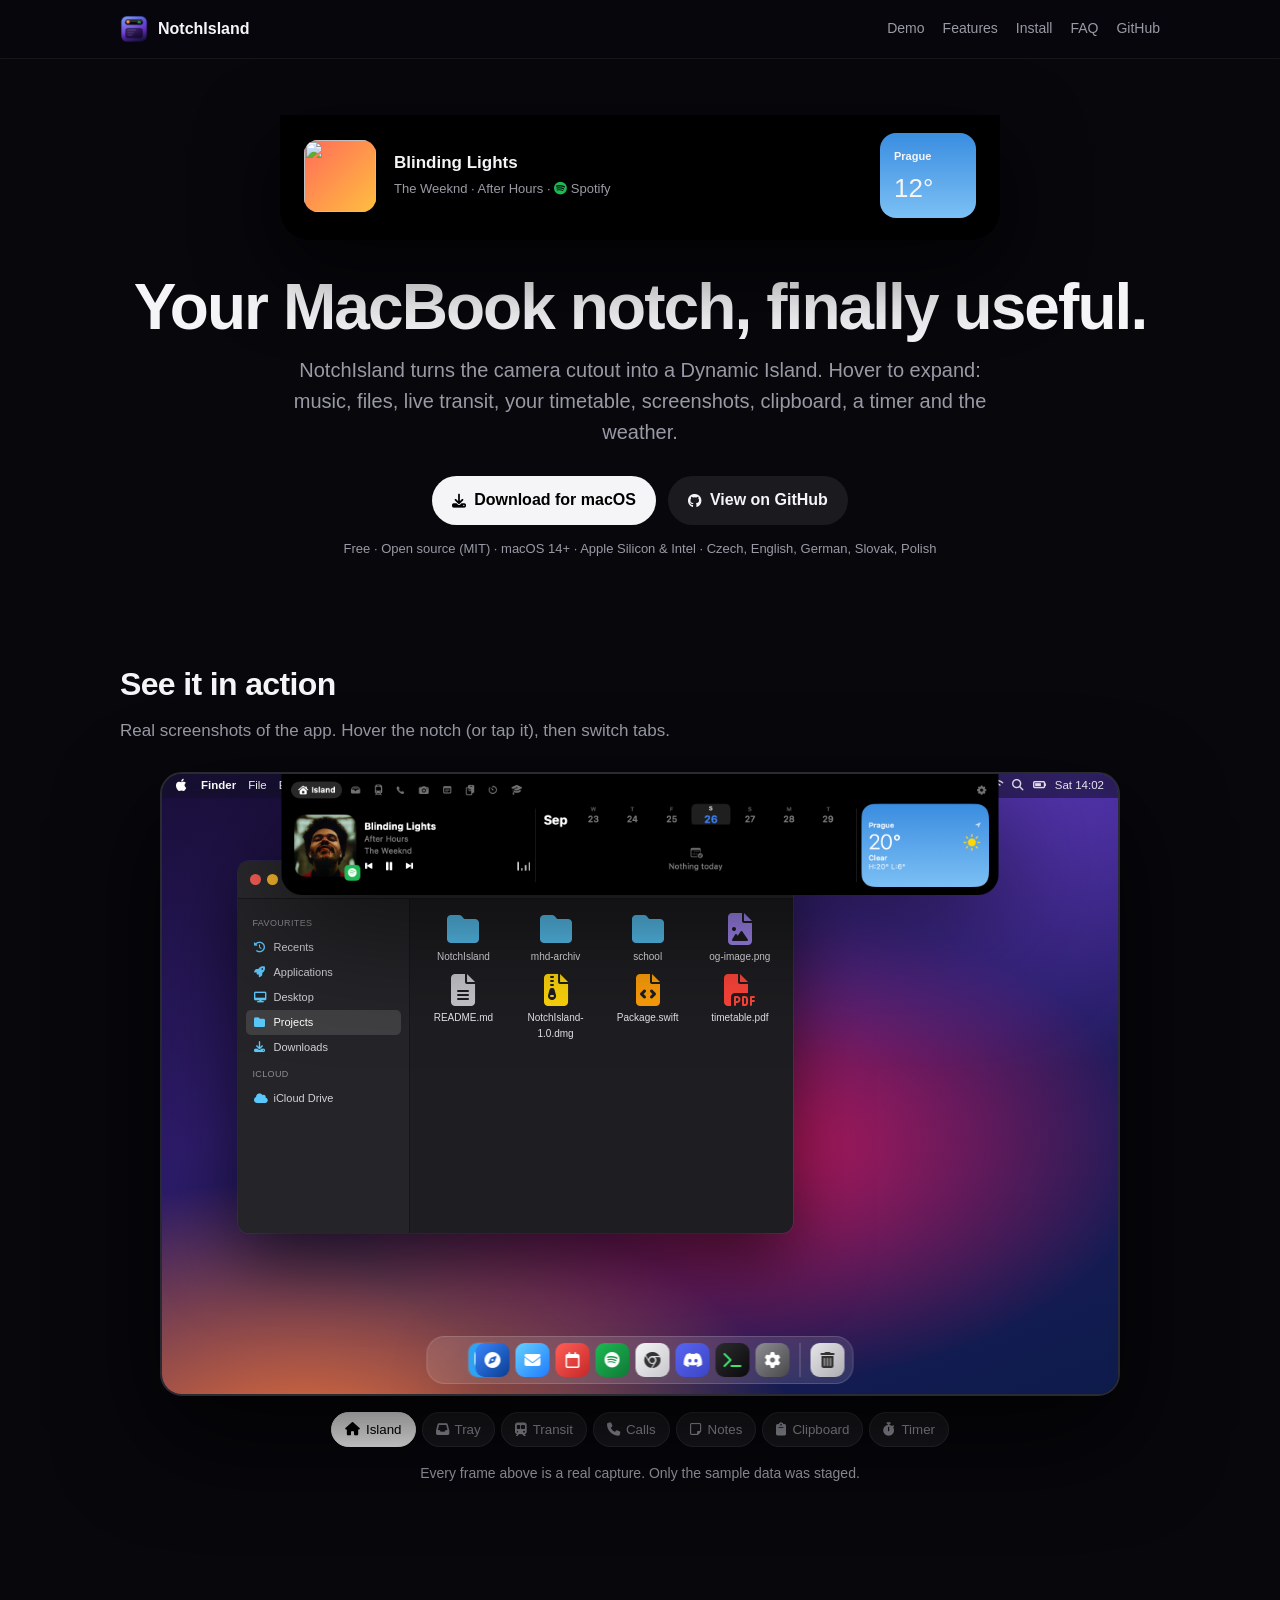
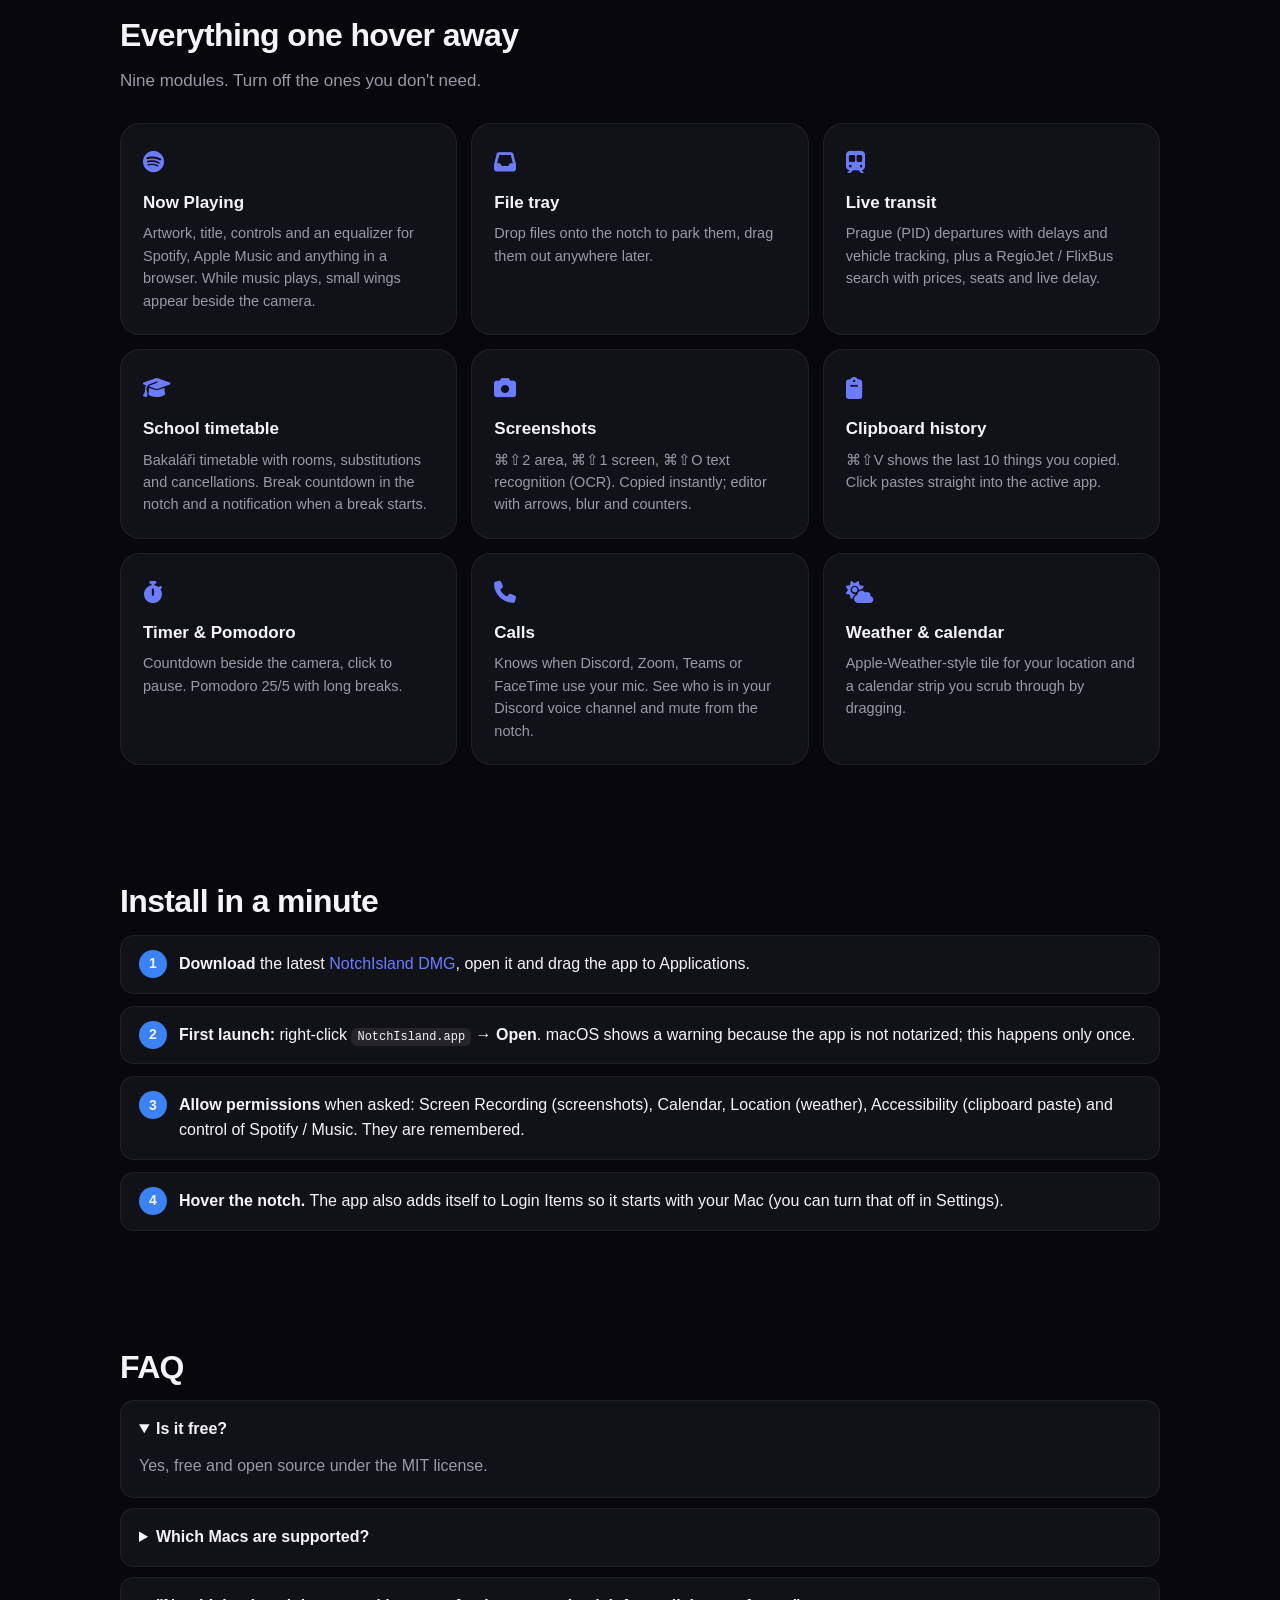
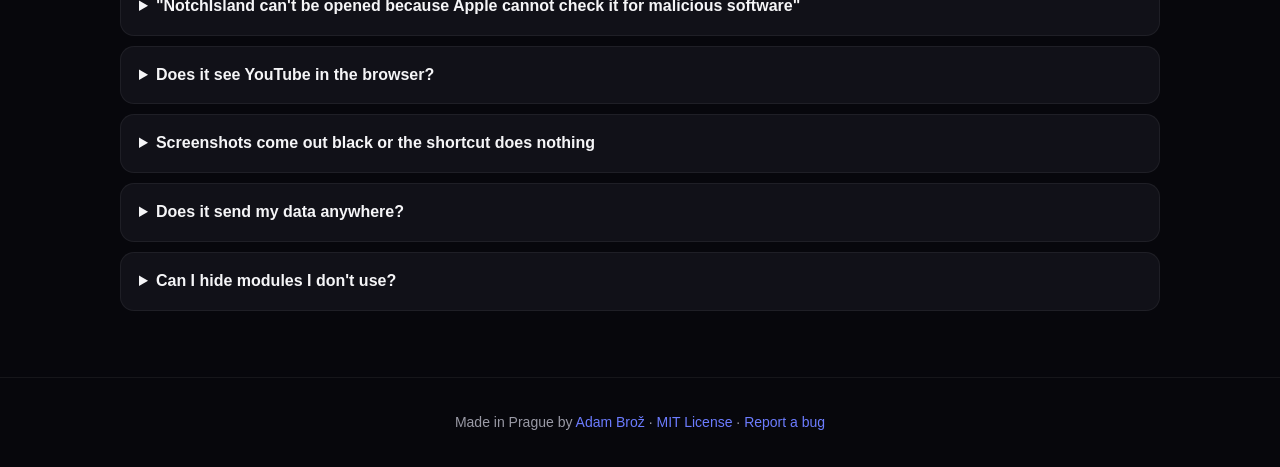
==== commit a57648f6: "Website: English only, demo from English captures with Spotify, screenshots section removed; localiz" ====
--- a/docs/index.html
+++ b/docs/index.html
@@ -7,7 +7,6 @@
 <meta name="description" content="NotchIsland turns the MacBook notch into a Dynamic Island: now playing with controls, file tray, live public transport, school timetable, screenshots with OCR, clipboard history, Pomodoro timer, weather and calendar. Free, open source, macOS 14+.">
 <link rel="canonical" href="https://notchisland.brozovec.eu/">
 <link rel="alternate" hreflang="en" href="https://notchisland.brozovec.eu/">
-<link rel="alternate" hreflang="cs" href="https://notchisland.brozovec.eu/cs/">
 <link rel="alternate" hreflang="x-default" href="https://notchisland.brozovec.eu/">
 <meta name="robots" content="index,follow,max-image-preview:large">
 <meta name="theme-color" content="#07070c">
@@ -17,7 +16,7 @@
 <meta property="og:description" content="Music, files, live transit, timetable, screenshots, clipboard, timer and weather – one hover away, in the notch. Free and open source.">
 <meta property="og:url" content="https://notchisland.brozovec.eu/">
 <meta property="og:image" content="https://notchisland.brozovec.eu/og-image.png"><meta property="og:image:width" content="1280"><meta property="og:image:height" content="640">
-<meta property="og:locale" content="en_US"><meta property="og:locale:alternate" content="cs_CZ">
+<meta property="og:locale" content="en_US">
 <meta name="twitter:card" content="summary_large_image"><meta name="twitter:title" content="NotchIsland – Dynamic Island for the MacBook notch"><meta name="twitter:description" content="Free, open-source Dynamic Island for macOS. Music, files, live transit, timetable, screenshots, clipboard, timer, weather."><meta name="twitter:image" content="https://notchisland.brozovec.eu/og-image.png">
 <link rel="stylesheet" href="https://cdnjs.cloudflare.com/ajax/libs/font-awesome/6.5.2/css/all.min.css" integrity="sha512-SnH5WK+bZxgPHs44uWIX+LLJAJ9/2PkPKZ5QiAj6Ta86w+fsb2TkcmfRyVX3pBnMFcV7oQPJkl9QevSCWr3W6A==" crossorigin="anonymous" referrerpolicy="no-referrer">
 <link rel="stylesheet" href="style.css"><link rel="stylesheet" href="showcase.css">
@@ -36,7 +35,7 @@
 <body>
 <header><div class="wrap"><nav>
 <a class="logo" href="./"><img src="icon.png" alt="">NotchIsland</a>
-<div class="links"><a href="#demo">Demo</a><a href="#features">Features</a><a href="#install">Install</a><a href="#faq">FAQ</a><a href="https://github.com/Brozovec/NotchIsland">GitHub</a><a href="cs/" lang="cs">Česky</a></div>
+<div class="links"><a href="#demo">Demo</a><a href="#features">Features</a><a href="#install">Install</a><a href="#faq">FAQ</a><a href="https://github.com/Brozovec/NotchIsland">GitHub</a></div>
 </nav></div></header>
 
 <main class="wrap">
@@ -115,13 +114,6 @@
   </div>
 </section>
 
-<section class="shots" id="screens">
-  <h2>Screenshots</h2>
-  <p class="lead">Real captures from the app.</p>
-  <figure><img src="screenshot-transit.png" alt="NotchIsland connection search Prague to Brno with FlixBus results" loading="lazy" width="1800" height="304"><figcaption>RegioJet / FlixBus search with prices and live delay</figcaption></figure>
-  <figure><img src="screenshot-calls.png" alt="NotchIsland calls tab" loading="lazy" width="1800" height="304"><figcaption>Calls: mic status and running meeting apps</figcaption></figure>
-  <figure><img src="screenshot-timer.png" alt="NotchIsland timer and Pomodoro" loading="lazy" width="1800" height="304"><figcaption>Timer and Pomodoro</figcaption></figure>
-</section>
 
 <section id="install">
   <h2>Install in a minute</h2>
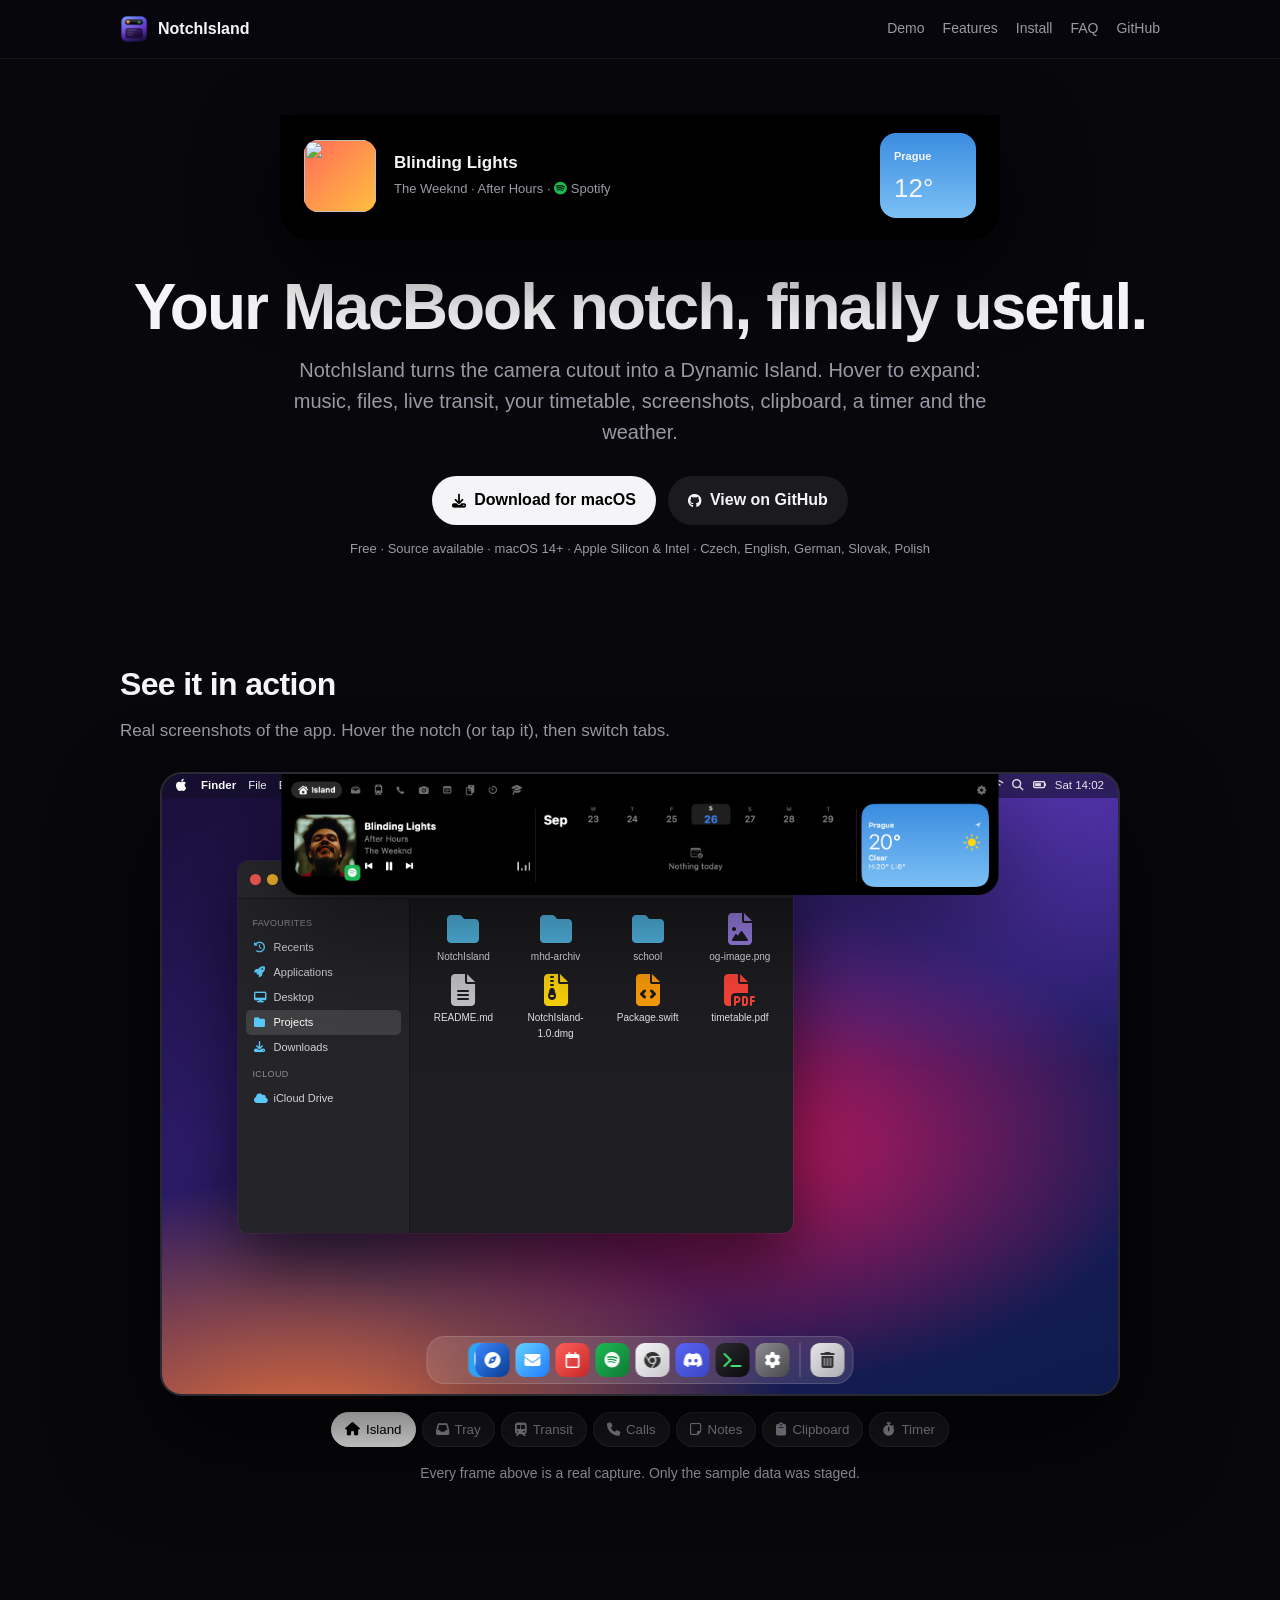
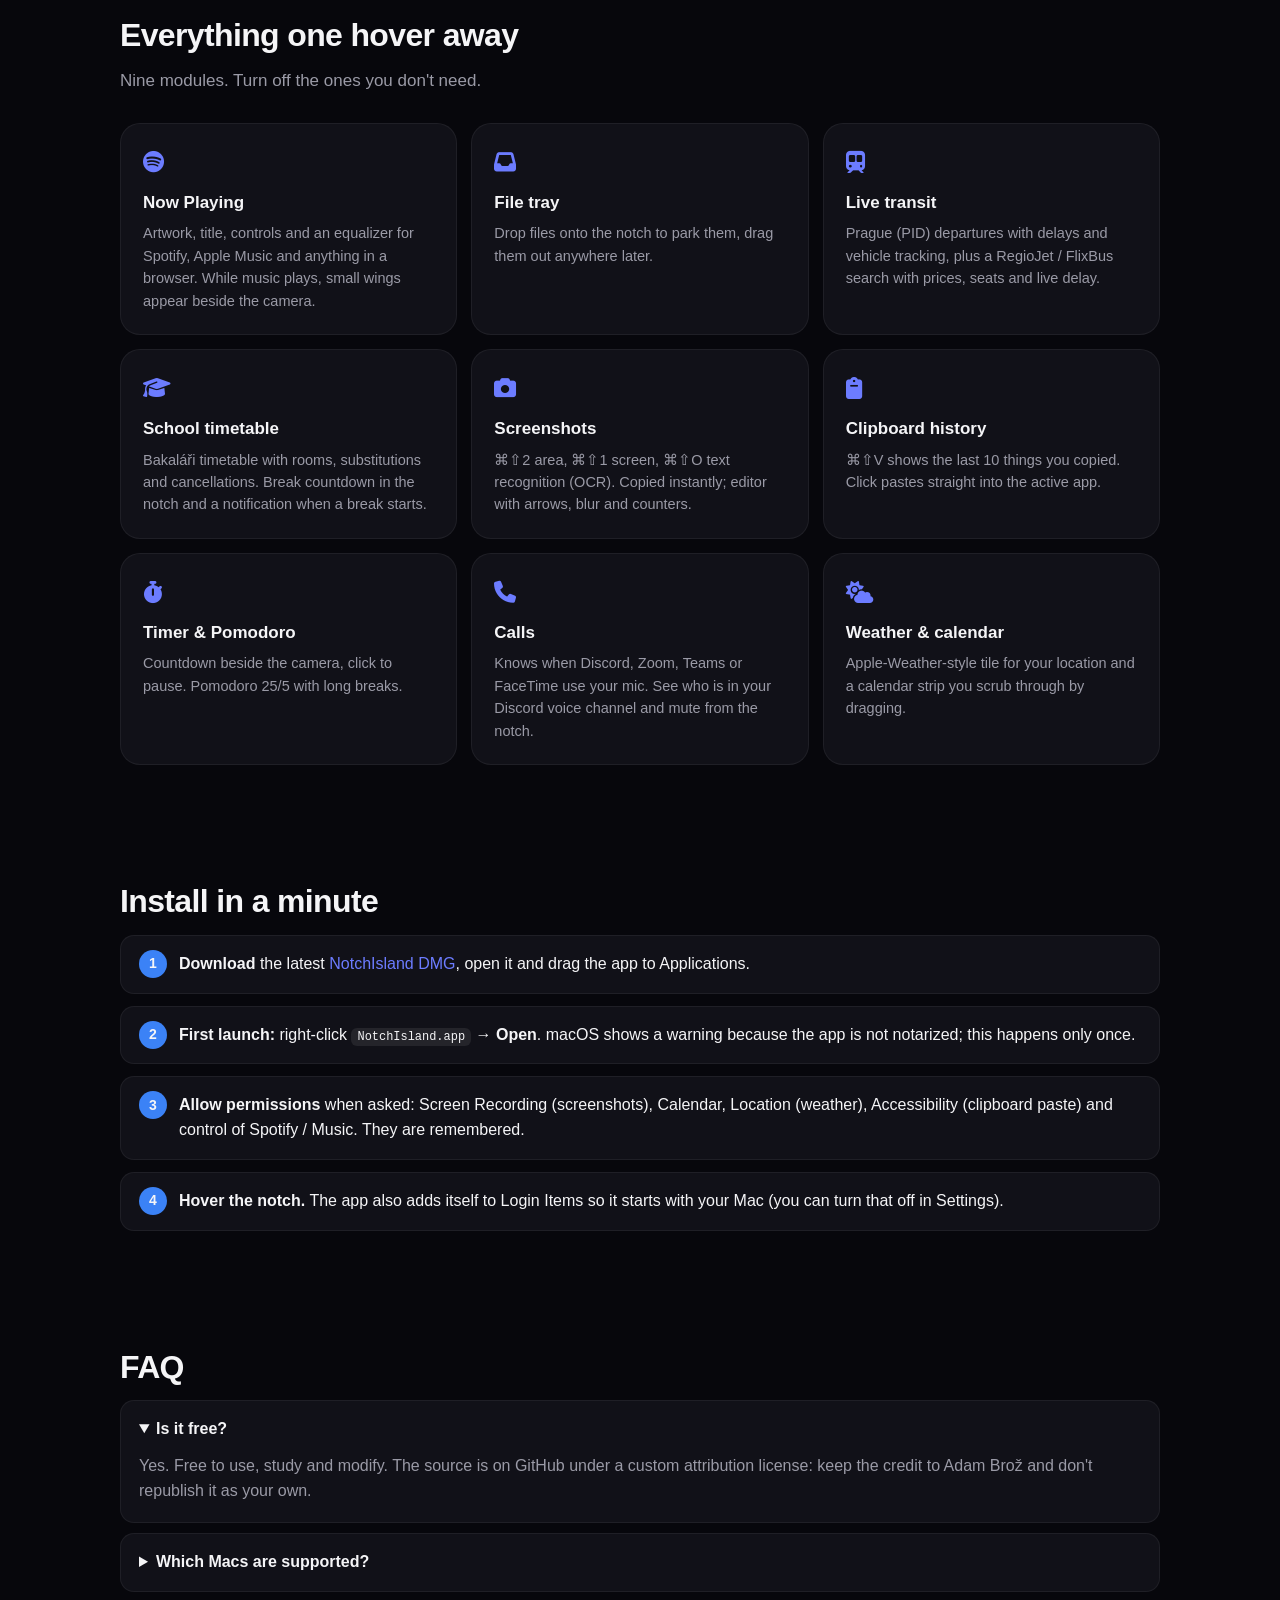
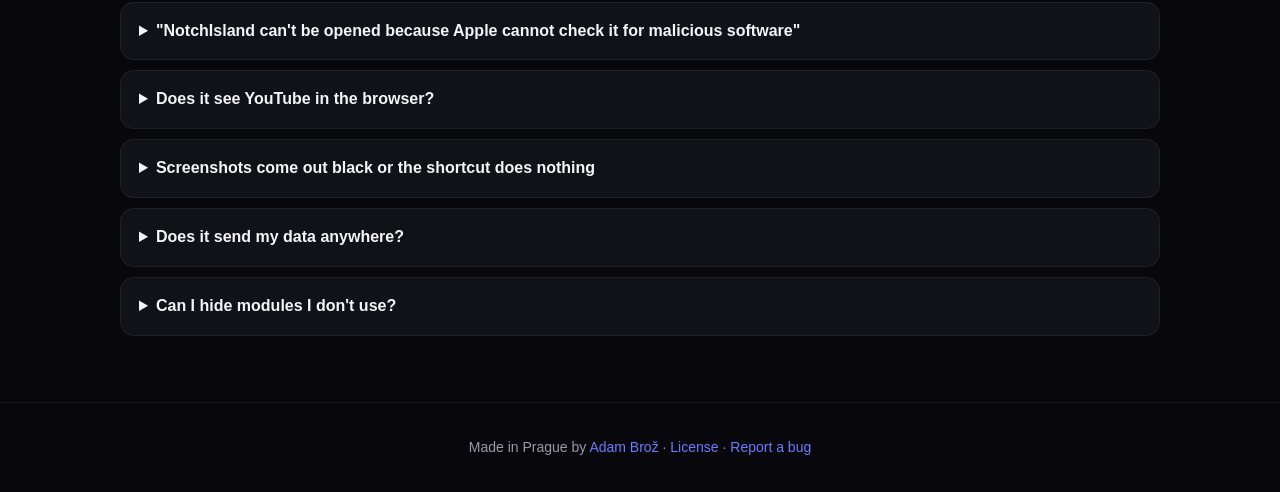
==== commit 354b401c: "Update license references (README, website, app copyright)" ====
--- a/docs/index.html
+++ b/docs/index.html
@@ -22,9 +22,9 @@
 <link rel="stylesheet" href="style.css"><link rel="stylesheet" href="showcase.css">
 <script type="application/ld+json">
 {"@context":"https://schema.org","@graph":[
-{"@type":"SoftwareApplication","name":"NotchIsland","applicationCategory":"UtilitiesApplication","operatingSystem":"macOS 14 or later","offers":{"@type":"Offer","price":"0","priceCurrency":"USD"},"downloadUrl":"https://github.com/Brozovec/NotchIsland/releases/latest","softwareVersion":"1.0","license":"https://opensource.org/licenses/MIT","author":{"@type":"Person","name":"Adam Brož","url":"https://github.com/Brozovec"},"image":"https://notchisland.brozovec.eu/og-image.png","description":"Dynamic Island for the MacBook notch: now playing, file tray, live public transport, school timetable, screenshots with OCR, clipboard history, timer, weather and calendar."},
+{"@type":"SoftwareApplication","name":"NotchIsland","applicationCategory":"UtilitiesApplication","operatingSystem":"macOS 14 or later","offers":{"@type":"Offer","price":"0","priceCurrency":"USD"},"downloadUrl":"https://github.com/Brozovec/NotchIsland/releases/latest","softwareVersion":"1.0","license":"https://github.com/Brozovec/NotchIsland/blob/main/LICENSE","author":{"@type":"Person","name":"Adam Brož","url":"https://github.com/Brozovec"},"image":"https://notchisland.brozovec.eu/og-image.png","description":"Dynamic Island for the MacBook notch: now playing, file tray, live public transport, school timetable, screenshots with OCR, clipboard history, timer, weather and calendar."},
 {"@type":"FAQPage","mainEntity":[
-{"@type":"Question","name":"Is NotchIsland free?","acceptedAnswer":{"@type":"Answer","text":"Yes. NotchIsland is free and open source under the MIT license. The code is on GitHub."}},
+{"@type":"Question","name":"Is NotchIsland free?","acceptedAnswer":{"@type":"Answer","text":"Yes. NotchIsland is free to use, study and modify. The source is on GitHub under a custom attribution license: keep the credit to Adam Brož and do not republish it as your own."}},
 {"@type":"Question","name":"Which Macs does it support?","acceptedAnswer":{"@type":"Answer","text":"Any Mac running macOS 14 Sonoma or newer. The full effect needs a MacBook with a notch (Pro 2021+, Air 2022+); on other Macs a small island is drawn below the top edge."}},
 {"@type":"Question","name":"macOS says the app cannot be verified. What now?","acceptedAnswer":{"@type":"Answer","text":"The app is signed but not notarized. Right-click NotchIsland.app and choose Open, or go to System Settings → Privacy & Security and click Open Anyway. You only do this once."}},
 {"@type":"Question","name":"Does it work with YouTube in the browser?","acceptedAnswer":{"@type":"Answer","text":"Yes. NotchIsland reads the system Now Playing information, so anything macOS shows in Control Center appears in the notch – Spotify, Apple Music, YouTube in Chrome or Safari, podcasts."}},
@@ -49,7 +49,7 @@
   <h1>Your MacBook notch, finally useful.</h1>
   <p class="sub">NotchIsland turns the camera cutout into a Dynamic Island. Hover to expand: music, files, live transit, your timetable, screenshots, clipboard, a timer and the weather.</p>
   <div class="cta"><a class="btn" href="https://github.com/Brozovec/NotchIsland/releases/latest"><i class="fa-solid fa-download"></i> Download for macOS</a><a class="btn ghost" href="https://github.com/Brozovec/NotchIsland"><i class="fa-brands fa-github"></i> View on GitHub</a></div>
-  <p class="note">Free · Open source (MIT) · macOS 14+ · Apple Silicon &amp; Intel · Czech, English, German, Slovak, Polish</p>
+  <p class="note">Free · Source available · macOS 14+ · Apple Silicon &amp; Intel · Czech, English, German, Slovak, Polish</p>
 </section>
 
 
@@ -127,7 +127,7 @@
 
 <section id="faq" class="faq">
   <h2>FAQ</h2>
-  <details open><summary>Is it free?</summary><p>Yes, free and open source under the MIT license.</p></details>
+  <details open><summary>Is it free?</summary><p>Yes. Free to use, study and modify. The source is on GitHub under a custom attribution license: keep the credit to Adam Brož and don't republish it as your own.</p></details>
   <details><summary>Which Macs are supported?</summary><p>macOS 14 Sonoma or newer. The full effect needs a MacBook with a notch (Pro 2021+, Air 2022+); other Macs get a small island below the top edge.</p></details>
   <details><summary>"NotchIsland can't be opened because Apple cannot check it for malicious software"</summary><p>Right-click the app → Open, or System Settings → Privacy &amp; Security → Open Anyway. Once.</p></details>
   <details><summary>Does it see YouTube in the browser?</summary><p>Yes. It reads the same Now Playing info macOS shows in Control Center, so Chrome, Safari, podcasts and every music app show up.</p></details>
@@ -137,7 +137,7 @@
 </section>
 </main>
 
-<footer><div class="wrap">Made in Prague by <a href="https://github.com/Brozovec">Adam Brož</a> · <a href="https://github.com/Brozovec/NotchIsland/blob/main/LICENSE">MIT License</a> · <a href="https://github.com/Brozovec/NotchIsland/issues">Report a bug</a></div></footer>
+<footer><div class="wrap">Made in Prague by <a href="https://github.com/Brozovec">Adam Brož</a> · <a href="https://github.com/Brozovec/NotchIsland/blob/main/LICENSE">License</a> · <a href="https://github.com/Brozovec/NotchIsland/issues">Report a bug</a></div></footer>
 <script src="showcase.js" defer></script>
 </body>
 </html>
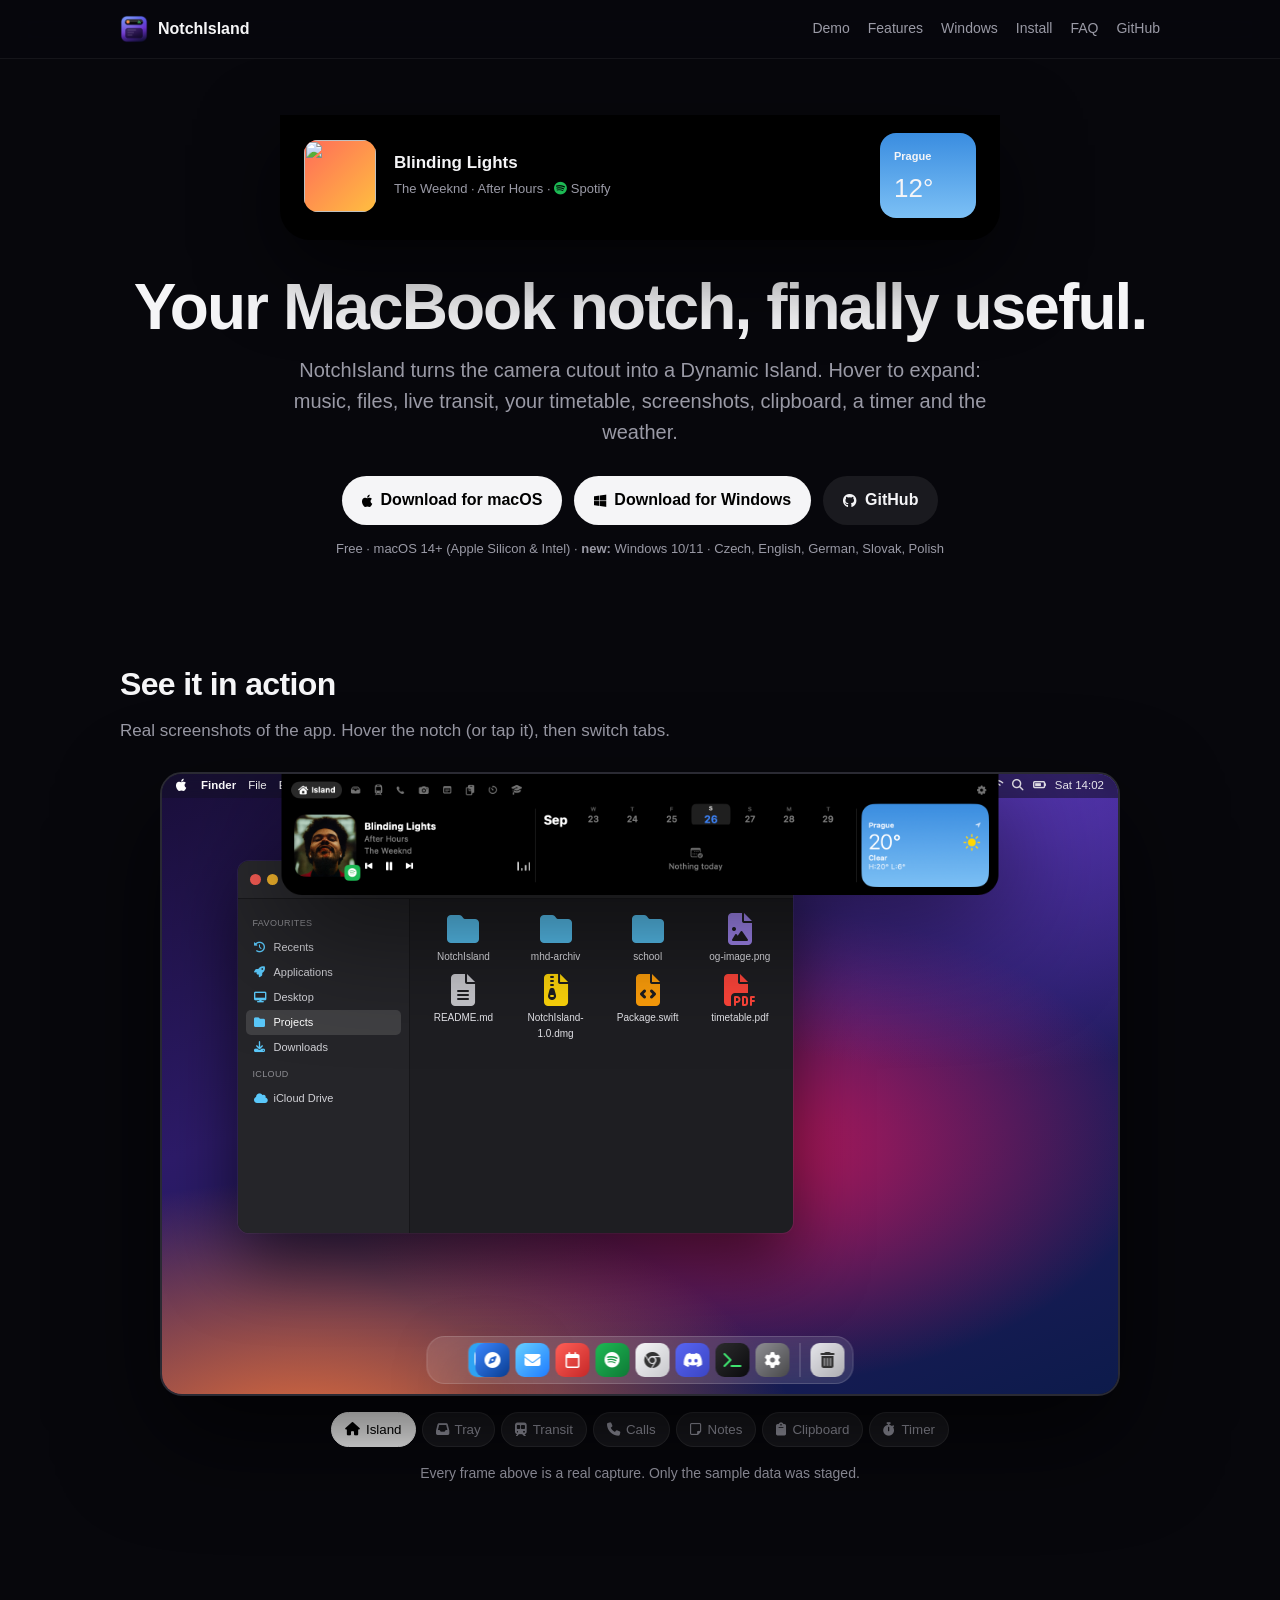
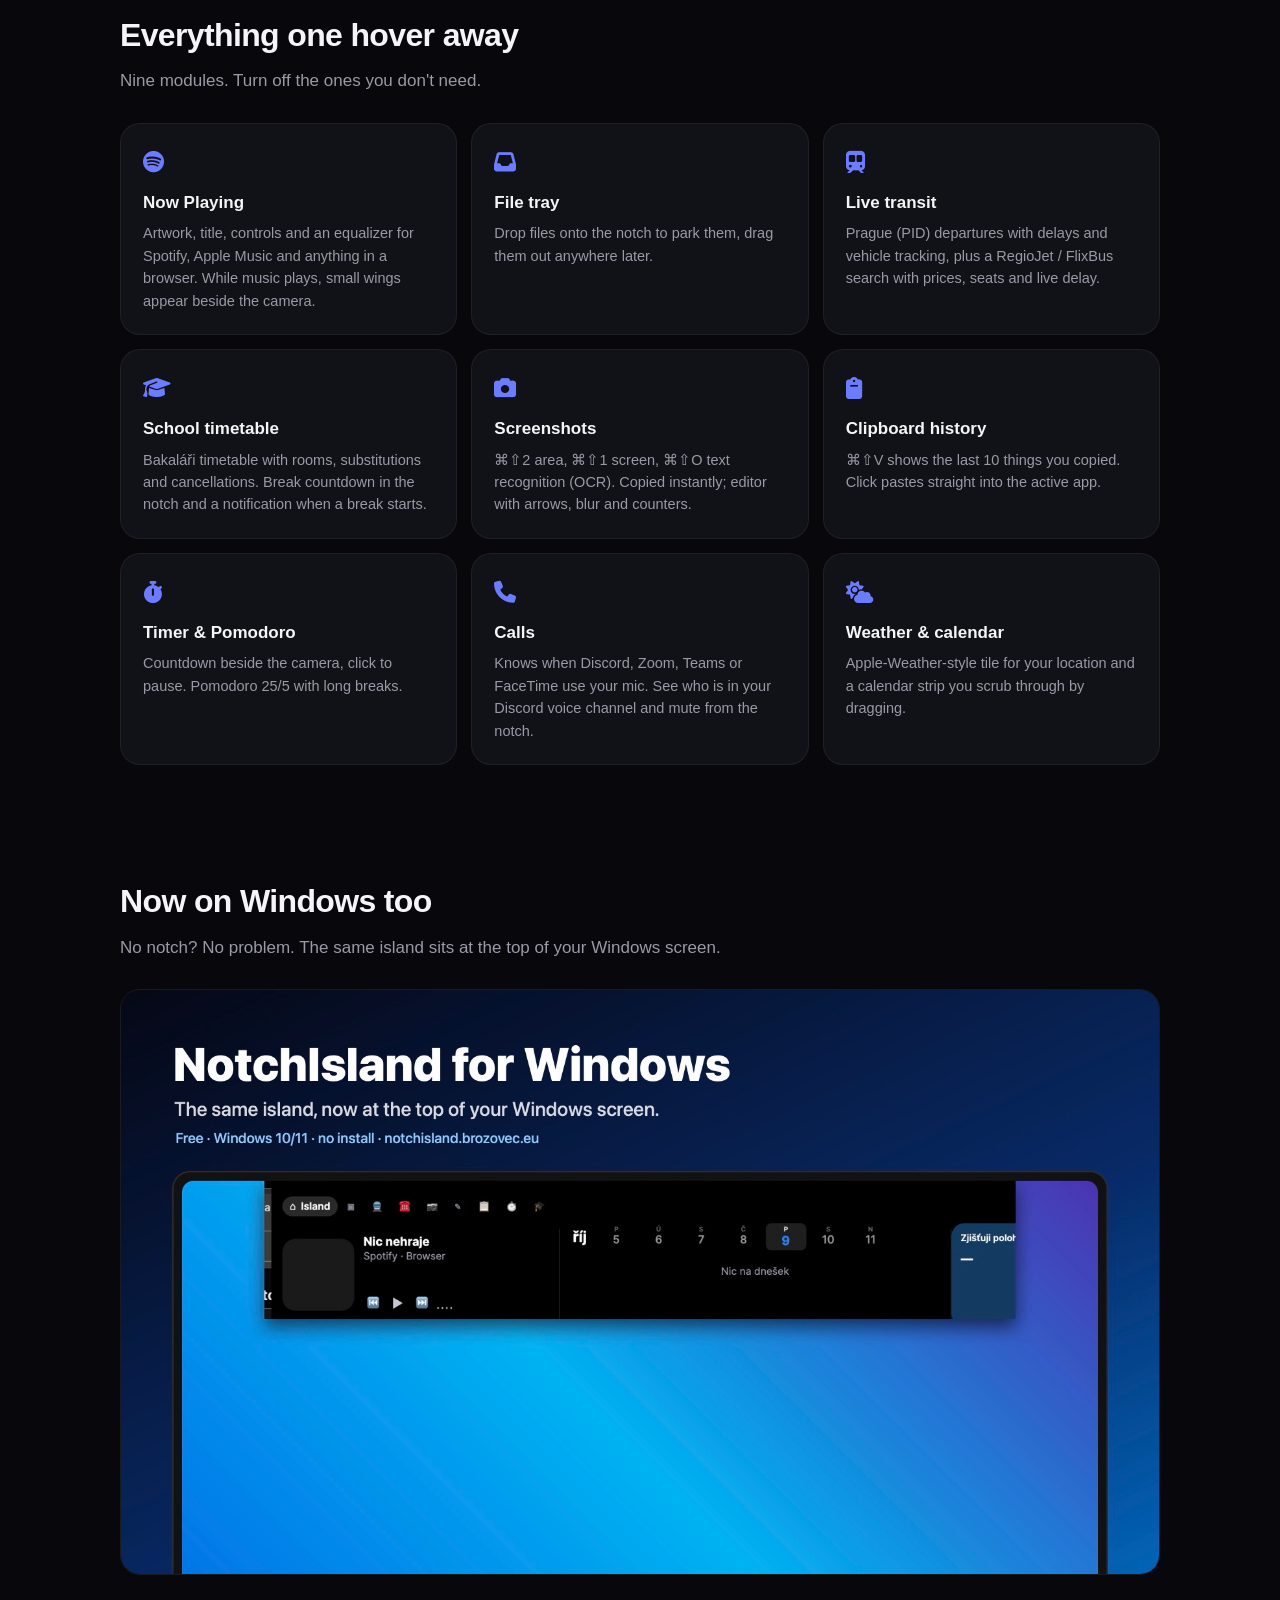
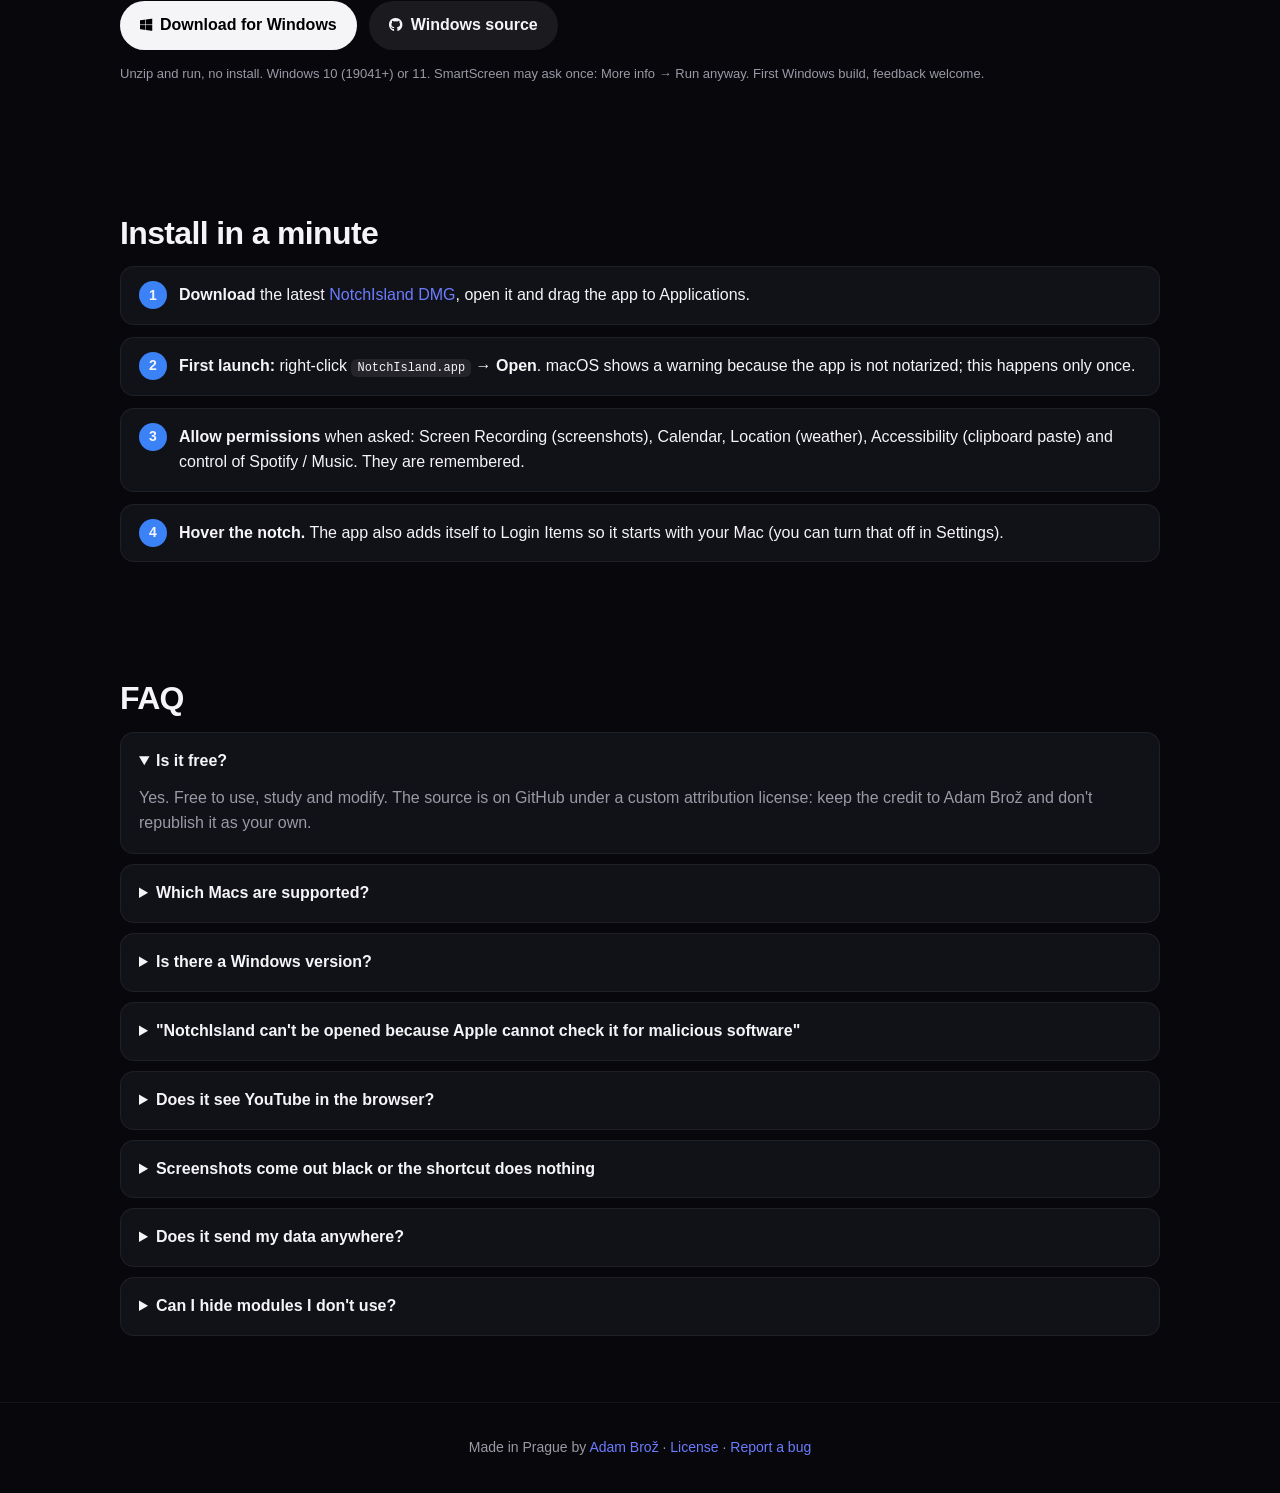
==== commit e258320b: "Windows version: website section + download, README note, promo graphics" ====
--- a/docs/index.html
+++ b/docs/index.html
@@ -3,8 +3,8 @@
 <head>
 <meta charset="utf-8">
 <meta name="viewport" content="width=device-width,initial-scale=1">
-<title>NotchIsland – Dynamic Island for the MacBook notch (free, open source)</title>
-<meta name="description" content="NotchIsland turns the MacBook notch into a Dynamic Island: now playing with controls, file tray, live public transport, school timetable, screenshots with OCR, clipboard history, Pomodoro timer, weather and calendar. Free, open source, macOS 14+.">
+<title>NotchIsland – Dynamic Island for your MacBook notch and Windows (free)</title>
+<meta name="description" content="NotchIsland turns the MacBook notch into a Dynamic Island, and now does the same on Windows: now playing with controls, file tray, live public transport, school timetable, screenshots with OCR, clipboard history, Pomodoro timer, weather and calendar. Free, macOS 14+ and Windows 10/11.">
 <link rel="canonical" href="https://notchisland.brozovec.eu/">
 <link rel="alternate" hreflang="en" href="https://notchisland.brozovec.eu/">
 <link rel="alternate" hreflang="x-default" href="https://notchisland.brozovec.eu/">
@@ -22,10 +22,11 @@
 <link rel="stylesheet" href="style.css"><link rel="stylesheet" href="showcase.css">
 <script type="application/ld+json">
 {"@context":"https://schema.org","@graph":[
-{"@type":"SoftwareApplication","name":"NotchIsland","applicationCategory":"UtilitiesApplication","operatingSystem":"macOS 14 or later","offers":{"@type":"Offer","price":"0","priceCurrency":"USD"},"downloadUrl":"https://github.com/Brozovec/NotchIsland/releases/latest","softwareVersion":"1.0","license":"https://github.com/Brozovec/NotchIsland/blob/main/LICENSE","author":{"@type":"Person","name":"Adam Brož","url":"https://github.com/Brozovec"},"image":"https://notchisland.brozovec.eu/og-image.png","description":"Dynamic Island for the MacBook notch: now playing, file tray, live public transport, school timetable, screenshots with OCR, clipboard history, timer, weather and calendar."},
+{"@type":"SoftwareApplication","name":"NotchIsland","applicationCategory":"UtilitiesApplication","operatingSystem":"macOS 14 or later, Windows 10/11","offers":{"@type":"Offer","price":"0","priceCurrency":"USD"},"downloadUrl":"https://github.com/Brozovec/NotchIsland/releases/latest","softwareVersion":"1.0","license":"https://github.com/Brozovec/NotchIsland/blob/main/LICENSE","author":{"@type":"Person","name":"Adam Brož","url":"https://github.com/Brozovec"},"image":"https://notchisland.brozovec.eu/og-image.png","description":"Dynamic Island for the MacBook notch: now playing, file tray, live public transport, school timetable, screenshots with OCR, clipboard history, timer, weather and calendar."},
 {"@type":"FAQPage","mainEntity":[
 {"@type":"Question","name":"Is NotchIsland free?","acceptedAnswer":{"@type":"Answer","text":"Yes. NotchIsland is free to use, study and modify. The source is on GitHub under a custom attribution license: keep the credit to Adam Brož and do not republish it as your own."}},
 {"@type":"Question","name":"Which Macs does it support?","acceptedAnswer":{"@type":"Answer","text":"Any Mac running macOS 14 Sonoma or newer. The full effect needs a MacBook with a notch (Pro 2021+, Air 2022+); on other Macs a small island is drawn below the top edge."}},
+{"@type":"Question","name":"Is there a Windows version?","acceptedAnswer":{"@type":"Answer","text":"Yes. NotchIsland for Windows is a free download for Windows 10 and 11 with the same tabs: now playing, transit, timetable, screenshots, clipboard, timer, weather."}},
 {"@type":"Question","name":"macOS says the app cannot be verified. What now?","acceptedAnswer":{"@type":"Answer","text":"The app is signed but not notarized. Right-click NotchIsland.app and choose Open, or go to System Settings → Privacy & Security and click Open Anyway. You only do this once."}},
 {"@type":"Question","name":"Does it work with YouTube in the browser?","acceptedAnswer":{"@type":"Answer","text":"Yes. NotchIsland reads the system Now Playing information, so anything macOS shows in Control Center appears in the notch – Spotify, Apple Music, YouTube in Chrome or Safari, podcasts."}},
 {"@type":"Question","name":"Does it send my data anywhere?","acceptedAnswer":{"@type":"Answer","text":"No. There is no account and no server. Data stays on your Mac. Network requests go only to the public services you use (transit data, weather, your school's Bakaláři server)."}}
@@ -35,7 +36,7 @@
 <body>
 <header><div class="wrap"><nav>
 <a class="logo" href="./"><img src="icon.png" alt="">NotchIsland</a>
-<div class="links"><a href="#demo">Demo</a><a href="#features">Features</a><a href="#install">Install</a><a href="#faq">FAQ</a><a href="https://github.com/Brozovec/NotchIsland">GitHub</a></div>
+<div class="links"><a href="#demo">Demo</a><a href="#features">Features</a><a href="#windows">Windows</a><a href="#install">Install</a><a href="#faq">FAQ</a><a href="https://github.com/Brozovec/NotchIsland">GitHub</a></div>
 </nav></div></header>
 
 <main class="wrap">
@@ -48,8 +49,8 @@
   </div>
   <h1>Your MacBook notch, finally useful.</h1>
   <p class="sub">NotchIsland turns the camera cutout into a Dynamic Island. Hover to expand: music, files, live transit, your timetable, screenshots, clipboard, a timer and the weather.</p>
-  <div class="cta"><a class="btn" href="https://github.com/Brozovec/NotchIsland/releases/latest"><i class="fa-solid fa-download"></i> Download for macOS</a><a class="btn ghost" href="https://github.com/Brozovec/NotchIsland"><i class="fa-brands fa-github"></i> View on GitHub</a></div>
-  <p class="note">Free · Source available · macOS 14+ · Apple Silicon &amp; Intel · Czech, English, German, Slovak, Polish</p>
+  <div class="cta"><a class="btn" href="https://github.com/Brozovec/NotchIsland/releases/latest"><i class="fa-brands fa-apple"></i> Download for macOS</a><a class="btn" href="https://github.com/Brozovec/NotchIsland-Windows/releases/latest"><i class="fa-brands fa-windows"></i> Download for Windows</a><a class="btn ghost" href="https://github.com/Brozovec/NotchIsland"><i class="fa-brands fa-github"></i> GitHub</a></div>
+  <p class="note">Free · macOS 14+ (Apple Silicon &amp; Intel) · <b>new:</b> Windows 10/11 · Czech, English, German, Slovak, Polish</p>
 </section>
 
 
@@ -115,6 +116,15 @@
 </section>
 
 
+
+<section id="windows">
+  <h2>Now on Windows too</h2>
+  <p class="lead">No notch? No problem. The same island sits at the top of your Windows screen.</p>
+  <figure style="margin:0 0 18px"><img src="promo/windows-banner-1600x900.jpg" alt="NotchIsland for Windows" width="1600" height="900" loading="lazy" style="width:100%;border-radius:20px;border:1px solid rgba(255,255,255,.08)"></figure>
+  <div class="cta" style="justify-content:flex-start"><a class="btn" href="https://github.com/Brozovec/NotchIsland-Windows/releases/latest"><i class="fa-brands fa-windows"></i> Download for Windows</a><a class="btn ghost" href="https://github.com/Brozovec/NotchIsland-Windows"><i class="fa-brands fa-github"></i> Windows source</a></div>
+  <p class="note" style="text-align:left">Unzip and run, no install. Windows 10 (19041+) or 11. SmartScreen may ask once: More info → Run anyway. First Windows build, feedback welcome.</p>
+</section>
+
 <section id="install">
   <h2>Install in a minute</h2>
   <div class="steps">
@@ -129,6 +139,7 @@
   <h2>FAQ</h2>
   <details open><summary>Is it free?</summary><p>Yes. Free to use, study and modify. The source is on GitHub under a custom attribution license: keep the credit to Adam Brož and don't republish it as your own.</p></details>
   <details><summary>Which Macs are supported?</summary><p>macOS 14 Sonoma or newer. The full effect needs a MacBook with a notch (Pro 2021+, Air 2022+); other Macs get a small island below the top edge.</p></details>
+  <details><summary>Is there a Windows version?</summary><p>Yes, since October 2026. Download the ZIP from the <a href="https://github.com/Brozovec/NotchIsland-Windows/releases/latest">Windows releases</a>, unzip and run NotchIsland.exe. Same tabs, Windows media session for Now Playing, Ctrl+Shift shortcuts.</p></details>
   <details><summary>"NotchIsland can't be opened because Apple cannot check it for malicious software"</summary><p>Right-click the app → Open, or System Settings → Privacy &amp; Security → Open Anyway. Once.</p></details>
   <details><summary>Does it see YouTube in the browser?</summary><p>Yes. It reads the same Now Playing info macOS shows in Control Center, so Chrome, Safari, podcasts and every music app show up.</p></details>
   <details><summary>Screenshots come out black or the shortcut does nothing</summary><p>Allow NotchIsland under System Settings → Privacy &amp; Security → Screen Recording. If you run Shottr at the same time, it grabs the same shortcuts; quit it or change its keys.</p></details>
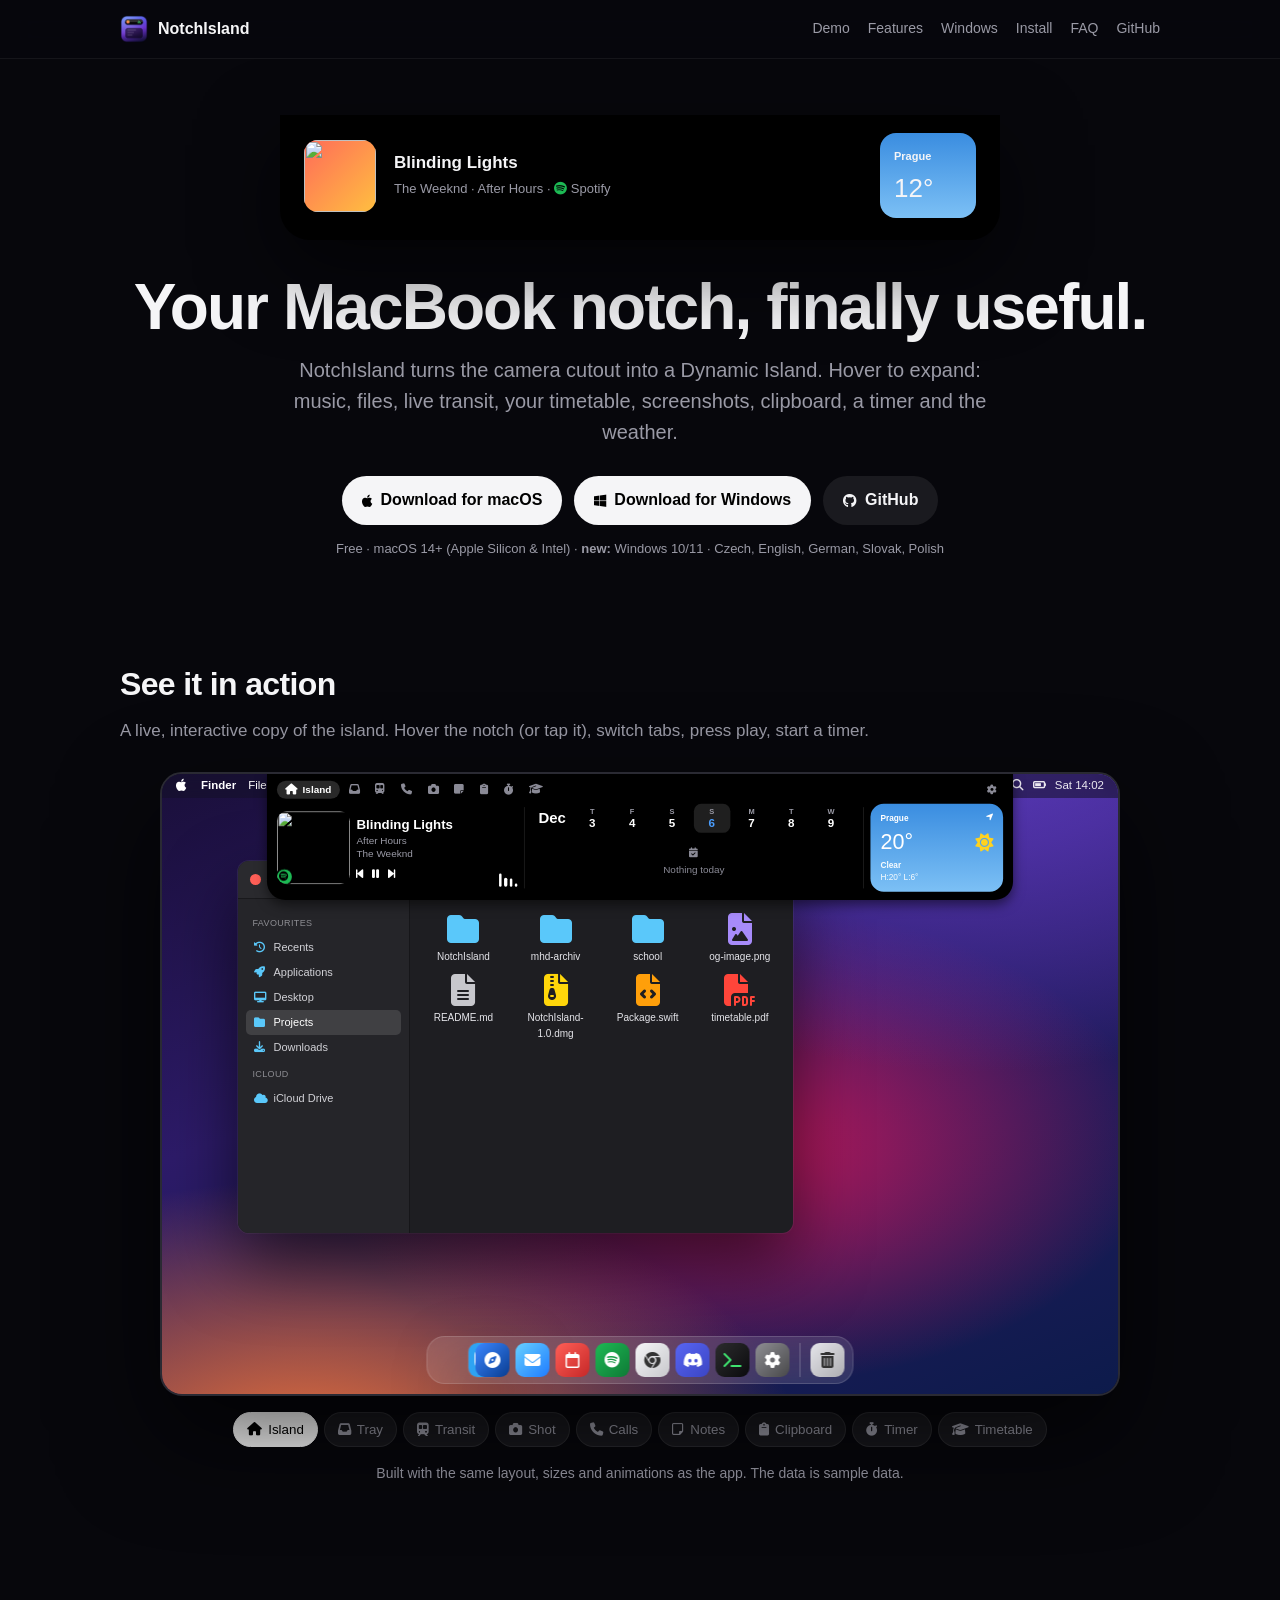
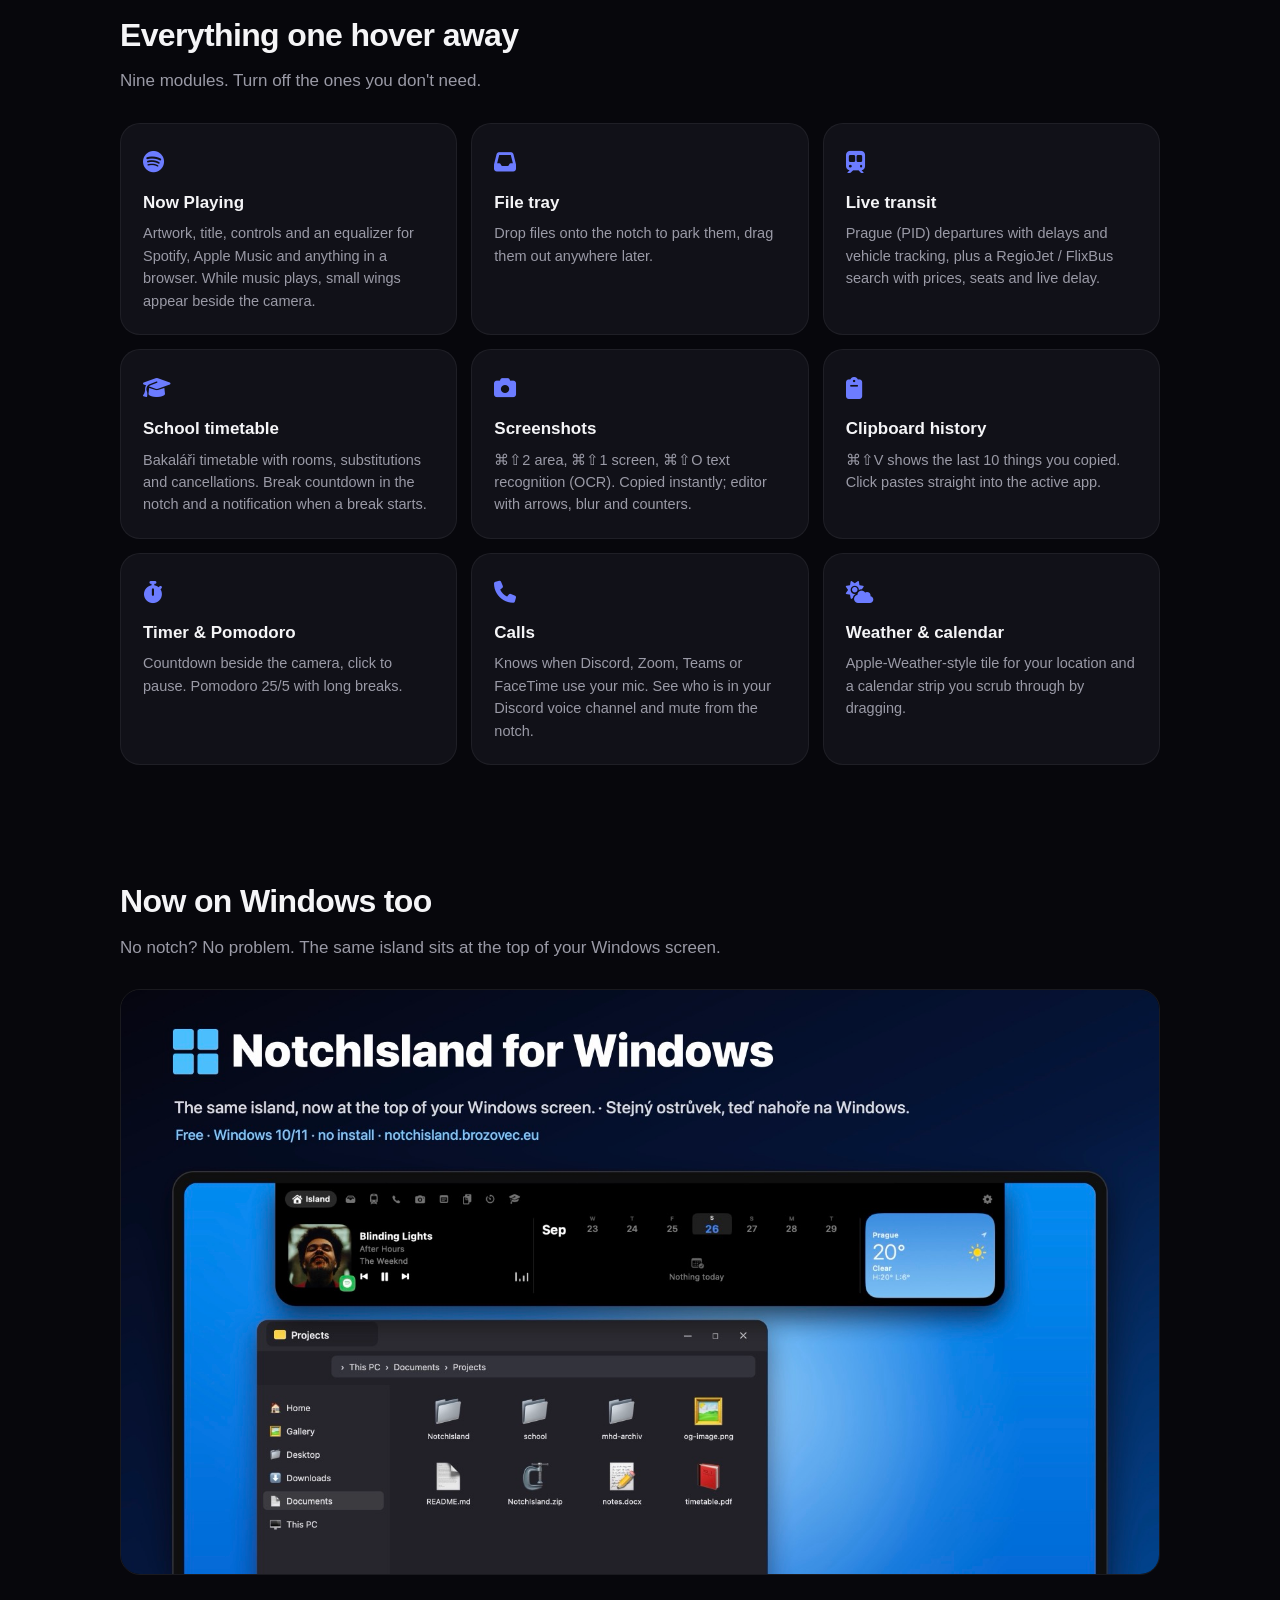
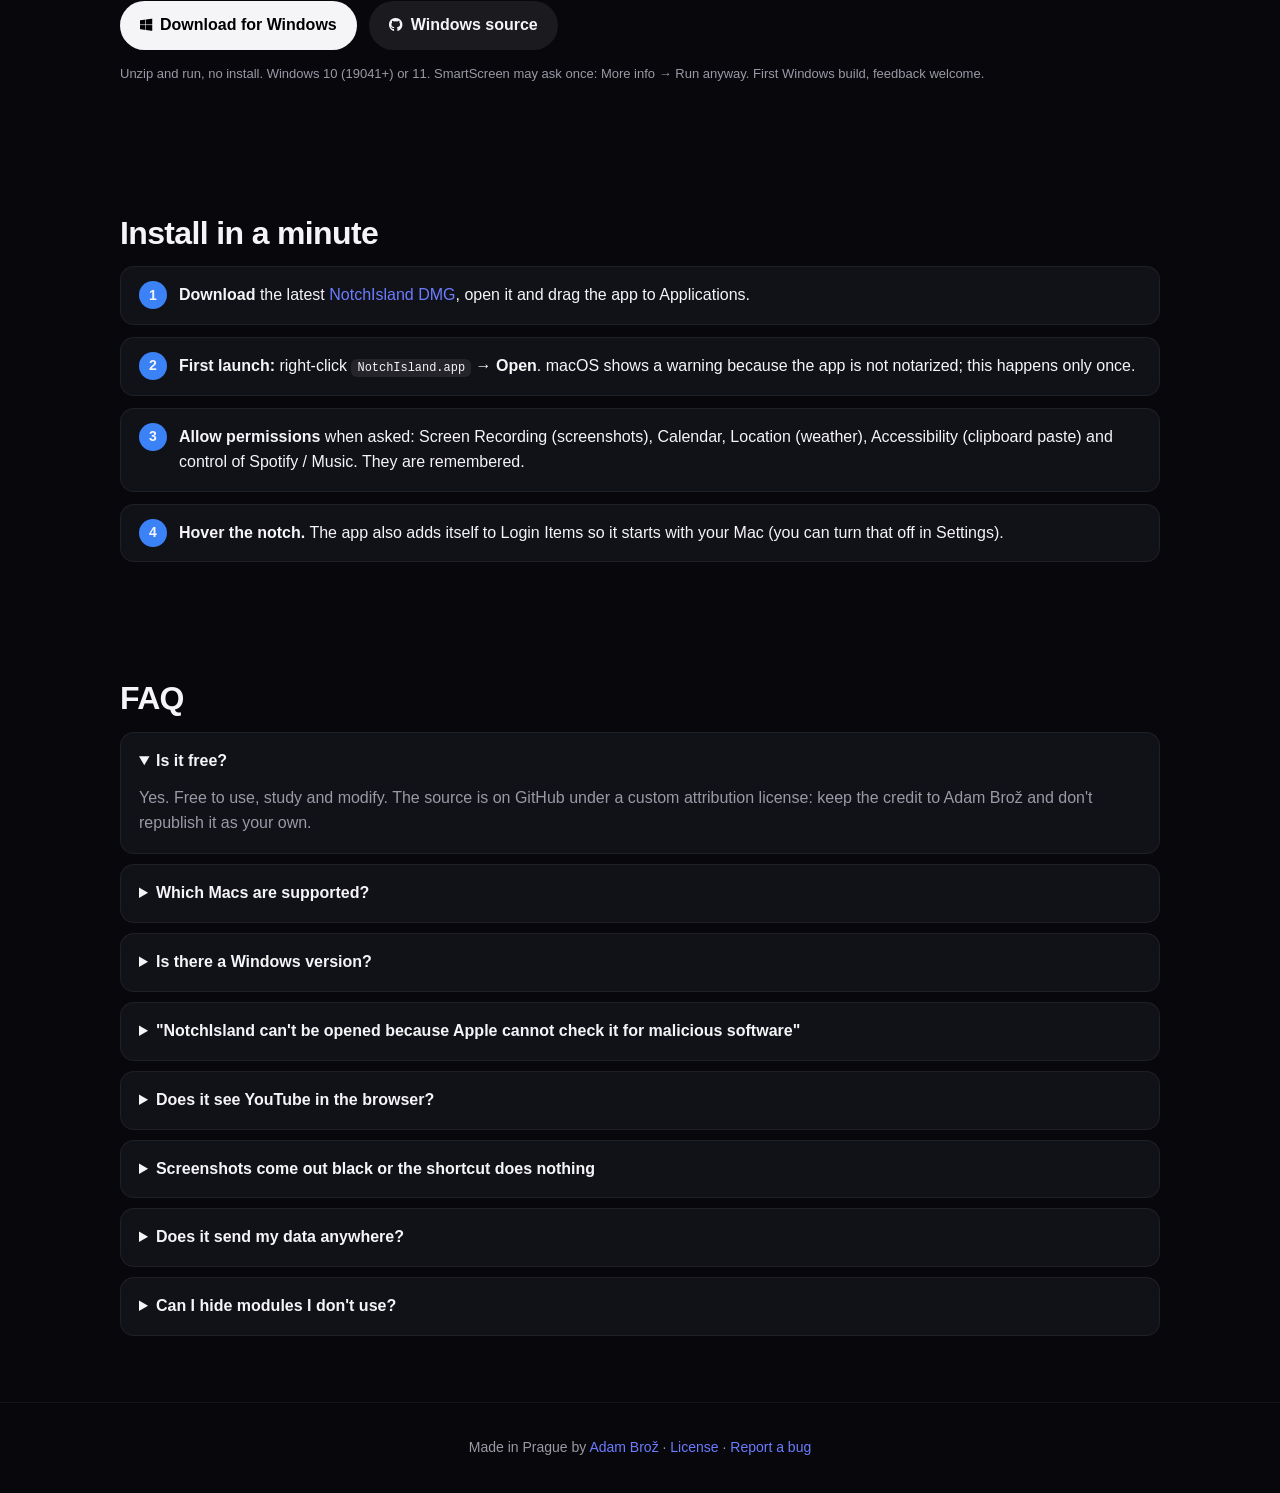
==== commit 1a72f746: "Website: live interactive React island demo instead of screenshots" ====
--- a/docs/index.html
+++ b/docs/index.html
@@ -19,7 +19,7 @@
 <meta property="og:locale" content="en_US">
 <meta name="twitter:card" content="summary_large_image"><meta name="twitter:title" content="NotchIsland – Dynamic Island for the MacBook notch"><meta name="twitter:description" content="Free, open-source Dynamic Island for macOS. Music, files, live transit, timetable, screenshots, clipboard, timer, weather."><meta name="twitter:image" content="https://notchisland.brozovec.eu/og-image.png">
 <link rel="stylesheet" href="https://cdnjs.cloudflare.com/ajax/libs/font-awesome/6.5.2/css/all.min.css" integrity="sha512-SnH5WK+bZxgPHs44uWIX+LLJAJ9/2PkPKZ5QiAj6Ta86w+fsb2TkcmfRyVX3pBnMFcV7oQPJkl9QevSCWr3W6A==" crossorigin="anonymous" referrerpolicy="no-referrer">
-<link rel="stylesheet" href="style.css"><link rel="stylesheet" href="showcase.css">
+<link rel="stylesheet" href="style.css"><link rel="stylesheet" href="showcase.css"><link rel="stylesheet" href="island/island.css">
 <script type="application/ld+json">
 {"@context":"https://schema.org","@graph":[
 {"@type":"SoftwareApplication","name":"NotchIsland","applicationCategory":"UtilitiesApplication","operatingSystem":"macOS 14 or later, Windows 10/11","offers":{"@type":"Offer","price":"0","priceCurrency":"USD"},"downloadUrl":"https://github.com/Brozovec/NotchIsland/releases/latest","softwareVersion":"1.0","license":"https://github.com/Brozovec/NotchIsland/blob/main/LICENSE","author":{"@type":"Person","name":"Adam Brož","url":"https://github.com/Brozovec"},"image":"https://notchisland.brozovec.eu/og-image.png","description":"Dynamic Island for the MacBook notch: now playing, file tray, live public transport, school timetable, screenshots with OCR, clipboard history, timer, weather and calendar."},
@@ -56,7 +56,7 @@
 
 <section id="demo">
   <h2>See it in action</h2>
-  <p class="lead">Real screenshots of the app. Hover the notch (or tap it), then switch tabs.</p>
+  <p class="lead">A live, interactive copy of the island. Hover the notch (or tap it), switch tabs, press play, start a timer.</p>
   <div class="mac" id="demo-mac">
     <div class="wall"></div>
     <div class="menubar"><span class="apple"><i class="fa-brands fa-apple"></i></span><b>Finder</b><span>File</span><span>Edit</span><span>View</span><span>Go</span><span>Window</span><span>Help</span><span class="r"><i class="fa-solid fa-wifi"></i> <i class="fa-solid fa-magnifying-glass"></i> <i class="fa-solid fa-battery-three-quarters"></i> Sat 14:02</span></div>
@@ -74,29 +74,20 @@
     <div class="dock">
       <i class="dk finder" title="Finder"><b></b></i><i class="dk" style="--a:#3a86ff;--b:#0a3d91"><span class="fa-solid fa-compass"></span></i><i class="dk" style="--a:#66d0ff;--b:#1f7cff"><span class="fa-solid fa-envelope"></span></i><i class="dk" style="--a:#ff5f57;--b:#c62828"><span class="fa-regular fa-calendar"></span></i><i class="dk" style="--a:#1db954;--b:#0f7a36"><span class="fa-brands fa-spotify"></span></i><i class="dk" style="--a:#f5f5f7;--b:#c8c8cc"><span class="fa-brands fa-chrome" style="color:#333"></span></i><i class="dk" style="--a:#5865f2;--b:#3b45c4"><span class="fa-brands fa-discord"></span></i><i class="dk" style="--a:#2c2c2e;--b:#0b0b0d"><span class="fa-solid fa-terminal" style="color:#3fe36f"></span></i><i class="dk" style="--a:#8e8e93;--b:#48484a"><span class="fa-solid fa-gear"></span></i><i class="dk sep"></i><i class="dk" style="--a:#e5e5ea;--b:#aeaeb2"><span class="fa-solid fa-trash-can" style="color:#333"></span></i>
     </div>
-    <div class="rdemo" id="rdemo">
-      <img class="collapsed" src="demo/collapsed.png" alt="Collapsed notch with timer wings" width="800" height="96">
-      <div class="panel">
-        <img data-tab="home" class="on" src="demo/home.png" alt="Island: now playing, calendar, weather" width="1800" height="304">
-        <img data-tab="files" src="demo/files.png" alt="File tray" width="1800" height="304" loading="lazy">
-        <img data-tab="transit" src="demo/transit.png" alt="Transit: Prague to Brno" width="1800" height="304" loading="lazy">
-        <img data-tab="calls" src="demo/calls.png" alt="Calls" width="1800" height="304" loading="lazy">
-        <img data-tab="notes" src="demo/notes.png" alt="Notes" width="1800" height="304" loading="lazy">
-        <img data-tab="clipboard" src="demo/clipboard.png" alt="Clipboard history" width="1800" height="304" loading="lazy">
-        <img data-tab="timer" src="demo/timer.png" alt="Timer and Pomodoro" width="1800" height="304" loading="lazy">
-      </div>
-    </div>
+    <div class="ni-wrap" id="ni-wrap"><div id="island-root"></div></div>
   </div>
   <div class="rtabs" id="rtabs">
     <button data-tab="home" class="on"><i class="fa-solid fa-house"></i> Island</button>
-    <button data-tab="files"><i class="fa-solid fa-inbox"></i> Tray</button>
+    <button data-tab="tray"><i class="fa-solid fa-inbox"></i> Tray</button>
     <button data-tab="transit"><i class="fa-solid fa-train-subway"></i> Transit</button>
+    <button data-tab="shot"><i class="fa-solid fa-camera"></i> Shot</button>
     <button data-tab="calls"><i class="fa-solid fa-phone"></i> Calls</button>
     <button data-tab="notes"><i class="fa-regular fa-note-sticky"></i> Notes</button>
     <button data-tab="clipboard"><i class="fa-solid fa-clipboard"></i> Clipboard</button>
     <button data-tab="timer"><i class="fa-solid fa-stopwatch"></i> Timer</button>
+    <button data-tab="timetable"><i class="fa-solid fa-graduation-cap"></i> Timetable</button>
   </div>
-  <p class="hint">Every frame above is a real capture. Only the sample data was staged.</p>
+  <p class="hint">Built with the same layout, sizes and animations as the app. The data is sample data.</p>
 </section>
 
 <section id="features">
@@ -149,6 +140,6 @@
 </main>
 
 <footer><div class="wrap">Made in Prague by <a href="https://github.com/Brozovec">Adam Brož</a> · <a href="https://github.com/Brozovec/NotchIsland/blob/main/LICENSE">License</a> · <a href="https://github.com/Brozovec/NotchIsland/issues">Report a bug</a></div></footer>
-<script src="showcase.js" defer></script>
+<script src="island.js" defer></script><script src="showcase.js" defer></script>
 </body>
 </html>
--- a/docs/showcase.css
+++ b/docs/showcase.css
@@ -35,18 +35,9 @@
 
 @media (max-width:900px){.mac .menubar span:not(.r){display:none}.mac .menubar{justify-content:space-between}}
 
-/* --- ukázka z reálných snímků --- */
-.rdemo{position:absolute;top:0;left:50%;transform:translateX(-50%);width:100%;z-index:5;pointer-events:none}
-.rdemo .collapsed{position:absolute;top:0;left:50%;transform:translateX(-50%);width:33%;height:auto;pointer-events:auto;transition:opacity .2s;cursor:pointer}
-.rdemo .panel{position:absolute;top:0;left:50%;transform:translateX(-50%) scaleY(.35);transform-origin:top center;width:min(75%,900px);opacity:0;transition:transform .42s cubic-bezier(.2,1.2,.3,1),opacity .28s;pointer-events:none;filter:drop-shadow(0 30px 60px rgba(0,0,0,.6))}
-.rdemo .panel img{position:absolute;top:0;left:0;width:100%;height:auto;opacity:0;transition:opacity .25s}
-.rdemo .panel img.on{opacity:1;position:relative}
-.rdemo.open .panel{transform:translateX(-50%) scaleY(1);opacity:1;pointer-events:auto}
-.rdemo.open .collapsed{opacity:0;pointer-events:none}
 .rtabs{display:flex;gap:6px;justify-content:center;flex-wrap:wrap;margin-top:16px}
 .rtabs button{background:rgba(255,255,255,.07);border:1px solid rgba(255,255,255,.08);color:var(--muted);font:600 13px/1 inherit;padding:9px 13px;border-radius:999px;cursor:pointer;display:flex;gap:6px;align-items:center;transition:all .15s}
 .rtabs button.on,.rtabs button:hover{background:#fff;color:#000;border-color:#fff}
-@media (max-width:900px){.rdemo{position:relative;left:auto;transform:none;min-height:0;padding-top:26px}.rdemo .collapsed{width:60%}.rdemo .panel{width:96%}}
 
 /* --- realistická plocha macOS --- */
 .mac .wall{background:radial-gradient(900px 500px at 15% 110%,#f0733a 0,transparent 55%),radial-gradient(900px 600px at 85% -10%,#5f3dc4 0,transparent 60%),radial-gradient(700px 400px at 60% 60%,#c2185b 0,transparent 60%),linear-gradient(160deg,#1a0f3a,#2d1b69 40%,#0d1b4b)}
--- a/docs/island/island.css
+++ b/docs/island/island.css
@@ -0,0 +1,76 @@
+/* NotchIsland – styl ostrůvku 1:1 podle aplikace (DIP), celé se škáluje přes --s */
+.ni-wrap{position:absolute;top:0;left:50%;transform:translateX(-50%);z-index:5;width:900px;transform-origin:top center;transform:translateX(-50%) scale(var(--s,1));font-family:-apple-system,BlinkMacSystemFont,"SF Pro Text","Segoe UI",Inter,sans-serif;color:#fff;-webkit-font-smoothing:antialiased}
+.ni-hover{display:flex;justify-content:center;padding-bottom:20px}
+.ni-island{position:relative;background:#000;border-radius:0 0 22px 22px;overflow:hidden;box-shadow:0 6px 14px rgba(0,0,0,.5);transition:width .36s cubic-bezier(.2,.9,.25,1),height .36s cubic-bezier(.2,.9,.25,1)}
+.ni-compact{position:absolute;inset:0;display:flex;align-items:center;justify-content:space-between;padding:0 12px;transition:opacity .15s}
+.ni-compact.hide{opacity:0;pointer-events:none}
+.ni-cart{width:22px;height:22px;border-radius:6px;overflow:hidden}.ni-cart img{width:100%;height:100%;object-fit:cover;display:block}
+.ni-eq{display:flex;align-items:flex-end;gap:3px}.ni-eq span{flex:1;background:#3fe36f;border-radius:999px;min-height:2px;transition:height .11s linear}
+.ni-expanded{position:absolute;inset:0;display:flex;flex-direction:column;opacity:0;transition:opacity .22s ease-out;pointer-events:none}
+.ni-expanded.show{opacity:1;pointer-events:auto}
+.ni-tabs{display:flex;align-items:center;gap:3px;margin:8px 12px 2px}
+.ni-tabs button{background:transparent;border:0;color:#8a8a96;border-radius:999px;padding:4px 8px;font:600 11px/1 inherit;display:flex;align-items:center;gap:6px;cursor:pointer;transition:background .15s,color .15s;height:22px}
+.ni-tabs button:hover{background:rgba(255,255,255,.13);color:#fff}.ni-tabs button.on{background:rgba(255,255,255,.16);color:#fff;padding:4px 10px}
+.ni-tabs button span{font-size:12px;font-weight:700}.ni-tabs .ni-gear{margin-left:auto;font-size:12px}
+.ni-body{flex:1;margin:4px 12px 10px;min-height:0;display:flex}
+.ni-body button{font-family:inherit;cursor:pointer}
+.ni-sep{width:1px;background:rgba(255,255,255,.12);margin:4px 8px}
+/* home */
+.ni-home{display:flex;width:100%}
+.ni-music{display:flex;align-items:center;gap:8px;flex:0 0 290px}
+.ni-art{position:relative;width:88px;height:88px;border-radius:12px;overflow:hidden;flex:none}.ni-art img{width:100%;height:100%;object-fit:cover;display:block}
+.ni-badge{position:absolute;left:-2px;bottom:-2px;width:22px;height:22px;border-radius:50%;background:#1db954;color:#000;display:flex;align-items:center;justify-content:center;font-size:12px;border:2px solid #000}
+.ni-mtxt{display:flex;flex-direction:column;min-width:0;flex:1}.ni-mtxt b{font-size:16px;white-space:nowrap;overflow:hidden;text-overflow:ellipsis}.ni-mtxt span{font-size:12px;color:#9a9aa6;line-height:1.3}
+.ni-ctl{display:flex;gap:10px;margin-top:8px}.ni-ctl button{background:transparent;border:0;color:#fff;font-size:14px;padding:0}
+.ni-eqwrap{align-self:flex-end;margin-bottom:6px;margin-left:auto}.ni-eqwrap .ni-eq span{background:#fff}
+.ni-cal{flex:1;display:flex;flex-direction:column;align-items:center;min-width:0}
+.ni-days{display:flex;align-items:center;gap:4px;width:100%;justify-content:center}.ni-days b{font-size:18px;margin-right:6px}
+.ni-days button{background:transparent;border:0;color:#fff;width:44px;padding:4px 0;border-radius:9px;display:flex;flex-direction:column;align-items:center;gap:1px}
+.ni-days button small{font-size:9px;font-weight:600;color:#9a9aa6}.ni-days button span{font-size:14px;font-weight:600}.ni-days button.on{background:rgba(255,255,255,.12)}.ni-days button.on span{color:#4a9eff}
+.ni-empty{flex:1;display:flex;flex-direction:column;align-items:center;justify-content:center;color:#8a8a96;gap:5px;font-size:12px}
+.ni-weather{flex:0 0 160px;border-radius:16px;padding:10px 12px;background:linear-gradient(#3a8de0,#7cc0f5);display:flex;flex-direction:column;justify-content:space-between}
+.ni-wtop{display:flex;justify-content:space-between;font-size:10px;font-weight:700}.ni-wmid{display:flex;justify-content:space-between;align-items:center}.ni-temp{font-size:26px;font-weight:300}.ni-sun{color:#ffd21f;font-size:22px}
+.ni-wbot{font-size:10px;display:flex;flex-direction:column;opacity:.95}
+/* tray */
+.ni-tray{position:relative;flex:1;border:1.5px dashed rgba(255,255,255,.3);border-radius:14px;display:flex;gap:16px;align-items:center;padding:0 24px}
+.ni-trayclear{position:absolute;top:8px;right:10px;background:transparent;border:0;color:#8a8a96;font-size:12px}
+.ni-file{display:flex;flex-direction:column;align-items:center;gap:6px;width:70px;font-size:10px;font-weight:600;text-align:center}.ni-file i{font-size:30px}
+/* transit */
+.ni-transit{display:flex;width:100%;gap:8px}
+.ni-tside{display:flex;flex-direction:column;gap:6px;flex:0 0 96px}.ni-tside button{background:rgba(255,255,255,.08);border:0;color:#fff;border-radius:10px;padding:8px 10px;font:700 12px/1 inherit;text-align:left;display:flex;gap:8px;align-items:center;color:#9a9aa6}.ni-tside button.on{background:rgba(255,255,255,.14);color:#fff}
+.ni-tside small{margin-top:auto;color:#6b6b75;font-size:10px}
+.ni-tmain{flex:1;display:flex;flex-direction:column;gap:5px;min-width:0}
+.ni-trow{display:flex;gap:5px;align-items:center}.ni-trow input{flex:1;min-width:0;background:rgba(255,255,255,.1);border:0;color:#fff;border-radius:8px;padding:5px 9px;font:600 13px inherit;height:26px;outline:0}
+.ni-ic,.ni-search{background:transparent;border:0;color:#fff;font-size:12px;padding:0 4px}.ni-search{background:rgba(255,255,255,.12);border-radius:8px;height:26px;width:32px}
+.ni-idos{background:#3b82f6;border:0;color:#fff;border-radius:8px;font:800 11px inherit;padding:0 10px;height:26px}
+.ni-list{display:flex;flex-direction:column;gap:3px;overflow:hidden}
+.ni-route{display:flex;align-items:center;gap:10px;background:rgba(255,255,255,.05);border-radius:8px;padding:4px 8px;height:30px}
+.ni-brand{color:#000;border-radius:999px;font:800 10px inherit;padding:3px 8px;display:flex;gap:4px;align-items:center;flex:none;width:72px;justify-content:center}
+.ni-rt{flex:1;min-width:0;display:flex;flex-direction:column;line-height:1.15}.ni-rt b{font-size:13px}.ni-rt small{color:#9a9aa6;font-size:10px}.ni-rt span{font-size:10px;color:#9a9aa6;white-space:nowrap;overflow:hidden;text-overflow:ellipsis}.ni-arr{font-size:9px;color:#9a9aa6}
+.ni-rr{display:flex;align-items:center;gap:10px;font-size:12px}.ni-rr small{color:#9a9aa6}.ni-rr i{color:#c8c8d0;font-size:11px}
+/* calls */
+.ni-calls{display:flex;gap:8px;width:100%}.ni-tile{background:rgba(255,255,255,.07);border-radius:12px;padding:12px}
+.ni-call{flex:0 0 200px;display:flex;flex-direction:column;justify-content:center;gap:6px}.ni-call b{font-size:15px}.ni-dim{color:#8a8a96}
+.ni-chip{background:#3b82f6;border-radius:999px;font:700 10px inherit;padding:3px 9px;display:inline-flex;gap:6px;align-items:center;width:max-content}
+.ni-discord{flex:1;display:flex;flex-direction:column}.ni-dhead{display:flex;gap:10px;align-items:center;font-size:15px}.ni-discord>span{flex:1;display:flex;align-items:center;justify-content:center;color:#8a8a96;font-size:12px}
+/* shot */
+.ni-shot{display:flex;flex-direction:column;width:100%;gap:8px}.ni-shotbtns{display:flex;gap:6px}.ni-shotbtns button{background:rgba(255,255,255,.1);border:0;color:#fff;border-radius:999px;padding:6px 12px;font:700 11px inherit;display:flex;gap:6px;align-items:center}.ni-shotbtns small{color:#8a8a96;font-weight:600}
+/* notes */
+.ni-notes{position:relative;flex:1;background:rgba(255,255,255,.05);border-radius:12px}.ni-notes textarea{width:100%;height:100%;box-sizing:border-box;background:transparent;border:0;color:#fff;font:400 13px/1.3 inherit;padding:8px 10px;resize:none;outline:0}
+.ni-nicons{position:absolute;top:8px;right:8px;display:flex;gap:8px}.ni-nicons button{background:transparent;border:0;color:#8a8a96;font-size:12px}
+/* clipboard */
+.ni-clip{display:flex;flex-direction:column;gap:3px;width:100%}
+.ni-csearch{display:flex;align-items:center;gap:8px;background:rgba(255,255,255,.07);border-radius:8px;padding:0 10px;height:26px;color:#8a8a96;font-size:12px}.ni-csearch input{flex:1;background:transparent;border:0;color:#fff;font:600 13px inherit;outline:0}.ni-csearch small{font-size:10px}
+.ni-crow{display:flex;align-items:center;gap:12px;background:rgba(255,255,255,.05);border-radius:7px;padding:0 10px;height:26px;font-size:12px}.ni-crow:hover{background:rgba(255,255,255,.1)}.ni-crow span{flex:1;white-space:nowrap;overflow:hidden;text-overflow:ellipsis;font-weight:600}.ni-crow small{color:#8a8a96;font-size:10px}
+/* timer */
+.ni-timer{display:flex;align-items:center;gap:14px;width:100%;justify-content:center}
+.ni-ring{width:92px;height:92px;border-radius:50%;display:flex;align-items:center;justify-content:center}.ni-ring>div{width:78px;height:78px;border-radius:50%;background:#000;display:flex;flex-direction:column;align-items:center;justify-content:center}.ni-ring b{font-size:20px}.ni-ring span{font-size:10px;color:#9a9aa6}
+.ni-tctl{display:flex;flex-direction:column;gap:6px}.ni-presets{display:flex;gap:5px}.ni-presets button{background:rgba(255,255,255,.1);border:0;color:#fff;border-radius:999px;padding:5px 10px;font:800 12px inherit}
+.ni-pomo{background:#5a3a12!important;color:#ffb366!important;display:flex;gap:6px;align-items:center;margin-left:4px}.ni-pomo.on{background:#6a4218!important}
+.ni-tbtns{display:flex;gap:5px}.ni-tbtns input{width:52px;background:rgba(255,255,255,.1);border:0;color:#fff;border-radius:8px;padding:4px 8px;font:600 12px inherit;outline:0}.ni-tbtns button{background:rgba(255,255,255,.14);border:0;color:#fff;border-radius:8px;width:30px;height:26px;font-size:12px}
+.ni-tctl small{color:#6b6b75;font-size:10px}
+/* timetable */
+.ni-tt{display:flex;flex-direction:column;gap:8px;width:100%}
+.ni-tthead{display:flex;align-items:center;gap:6px;font-size:11px}.ni-tthead button{background:rgba(255,255,255,.08);border:0;color:#9a9aa6;border-radius:999px;padding:4px 10px;font:700 11px inherit}.ni-tthead button.on{background:#3b82f6;color:#fff}.ni-tthead span{margin-left:8px;color:#ffb366;display:flex;gap:6px;align-items:center}.ni-tthead b{margin-left:auto;color:#9a9aa6}
+.ni-ttrow{display:flex;gap:5px;flex:1}.ni-les{flex:1;background:rgba(255,255,255,.06);border-radius:10px;padding:8px 6px;display:flex;flex-direction:column;align-items:center;gap:3px;font-size:11px}.ni-les small{color:#6b6b75;font-size:9px}.ni-les b{font-size:14px}.ni-les span{color:#9a9aa6}.ni-les.now{background:rgba(63,227,111,.18);outline:1px solid #3fe36f}.ni-les.free{opacity:.4}
+@media (max-width:900px){.ni-wrap{position:relative;left:auto;transform:none;width:100%;transform:none}.ni-hover{padding:26px 0 10px}}
